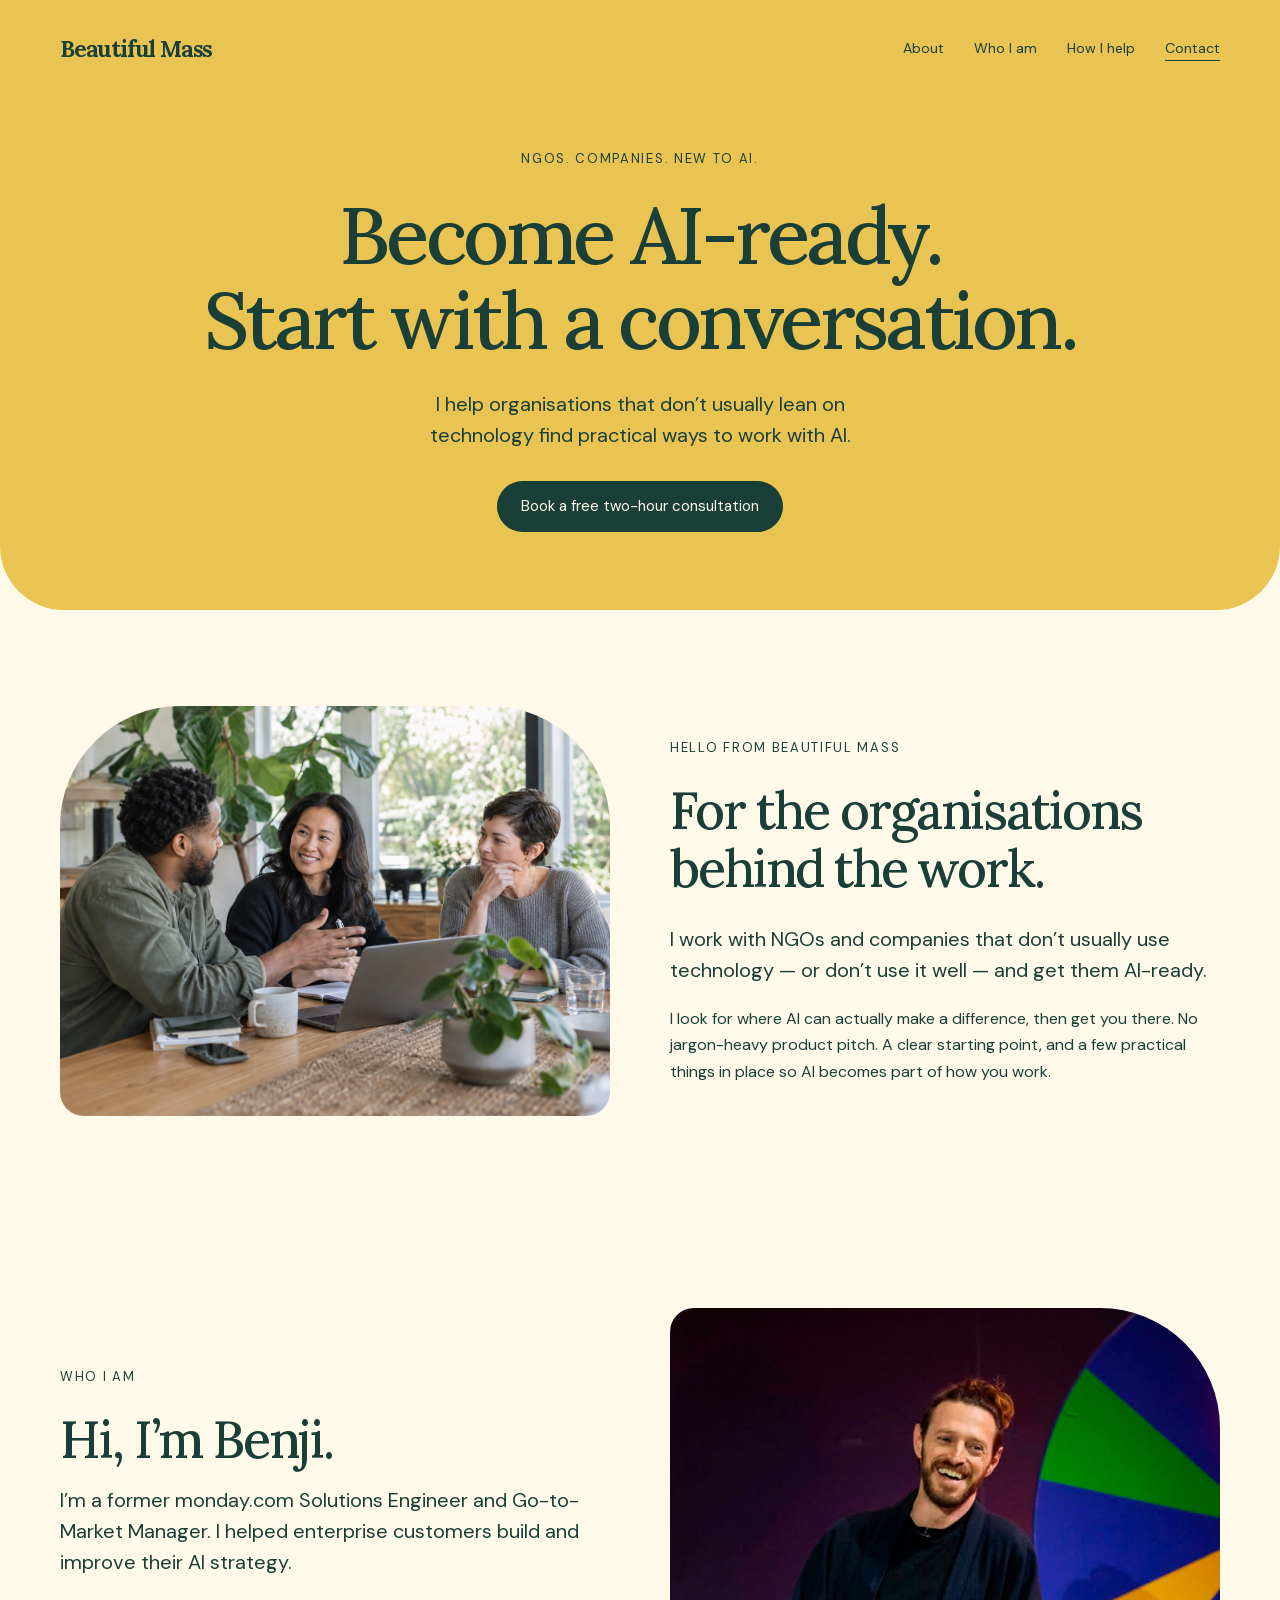
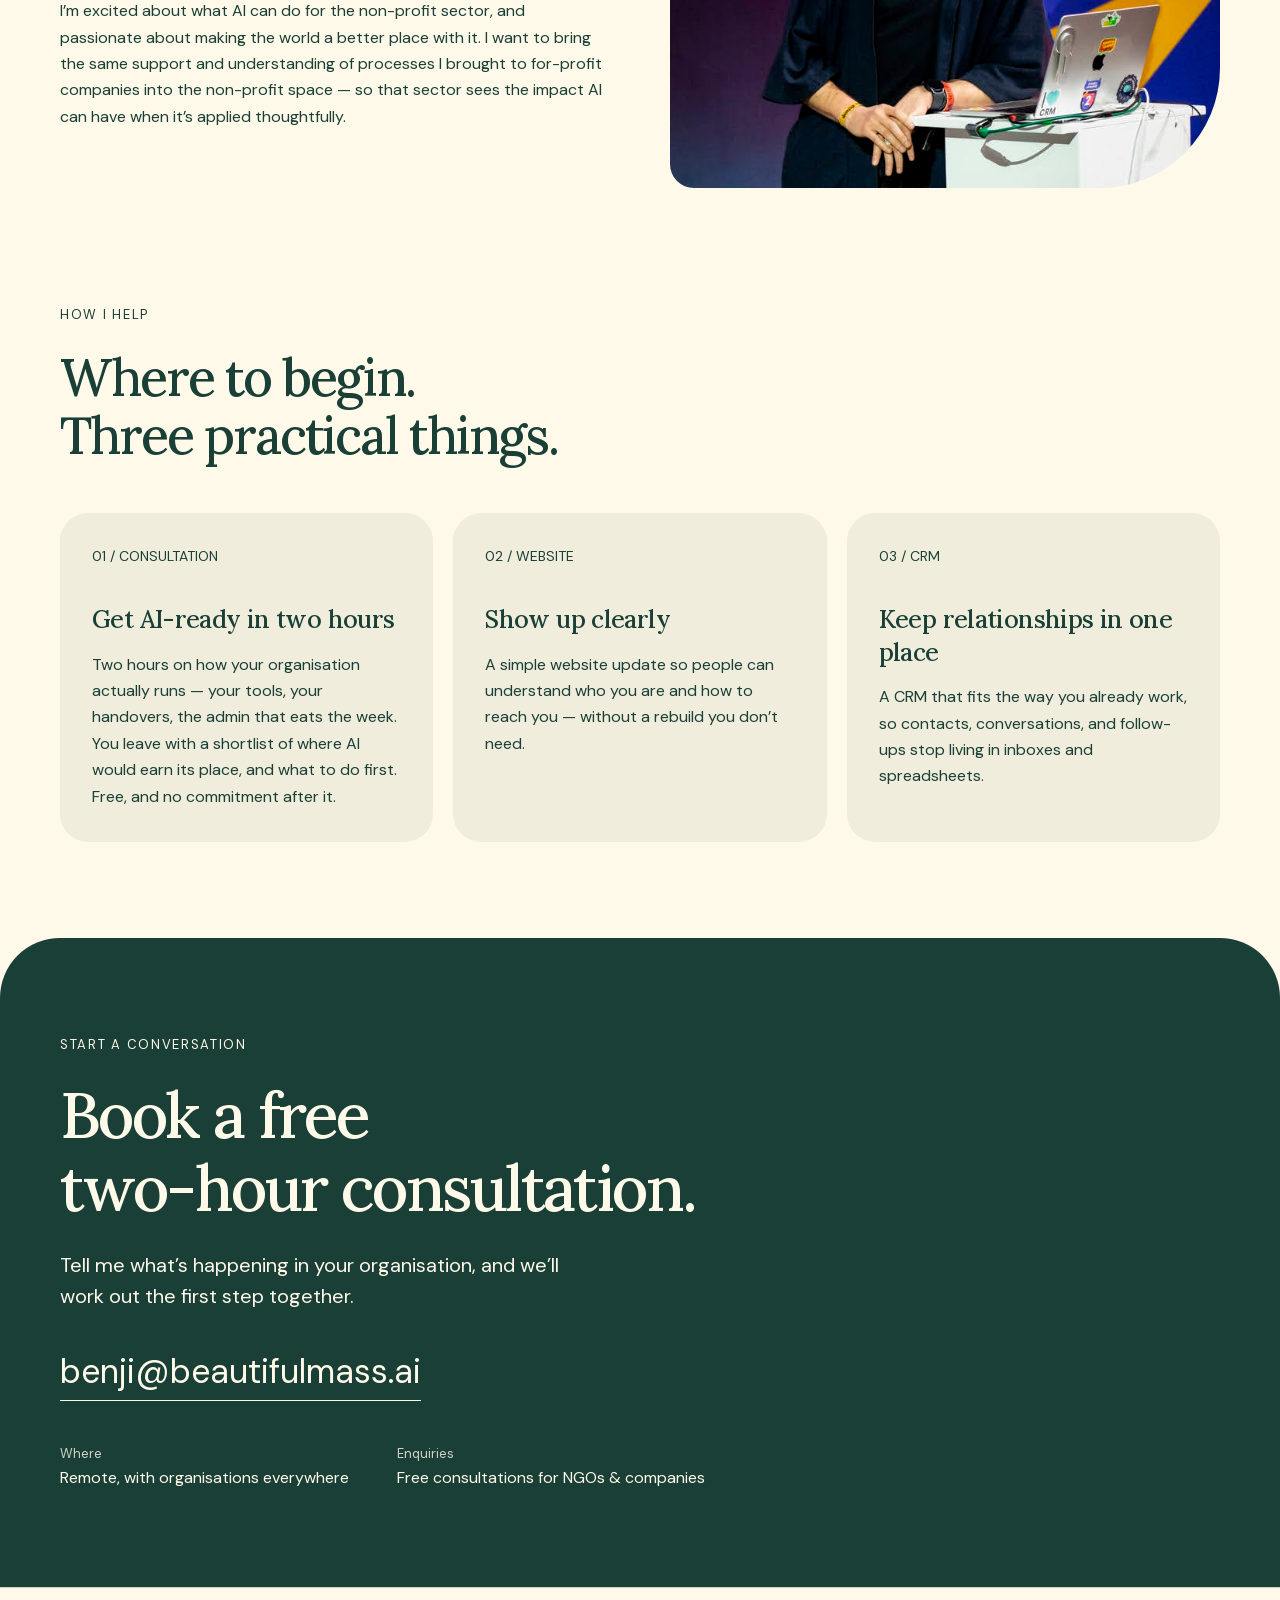
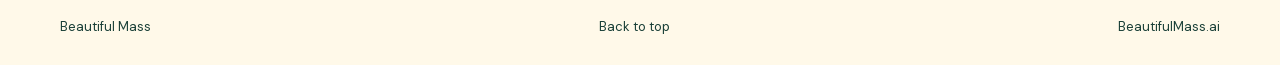
==== index.html @ f8ccb0bd "Add favicon and touch icon Co-authored-by: ben <benderu.m@gmail.com>" ====
<!doctype html>
<html lang="en">
<head>
  <meta charset="utf-8">
  <meta name="viewport" content="width=device-width, initial-scale=1">
  <title>Beautiful Mass — become AI-ready</title>
  <meta name="description" content="Beautiful Mass helps NGOs and companies that don’t usually use technology get AI-ready. Free two-hour consultation, a website update, and a simple CRM.">
  <link rel="icon" href="favicon.ico" sizes="any">
  <link rel="icon" type="image/png" href="images/icon-96.png" sizes="96x96">
  <link rel="apple-touch-icon" href="images/icon-96.png">
  <link rel="stylesheet" href="tokens.css">
  <link rel="stylesheet" href="landing.css">
</head>
<body id="home">
  <a class="skip" href="#main">Skip to content</a>
  <div class="common-top">
    <header class="wrap">
      <a class="brand" href="#home">Beautiful Mass</a>
      <nav aria-label="Main navigation">
        <a href="#about">About</a>
        <a href="#who">Who I am</a>
        <a href="#services">How I help</a>
        <a href="#contact">Contact</a>
      </nav>
    </header>
    <section class="common-hero wrap">
      <span class="eyebrow">NGOs. Companies. New to AI.</span>
      <h1>Become <span class="nb">AI-ready</span>.<br>Start with a conversation.</h1>
      <p class="lead">I help organisations that don’t usually lean on technology find practical ways to work with AI.</p>
      <a class="button" href="#contact">Book a free two-hour consultation</a>
    </section>
  </div>
  <main id="main">
    <section id="about" class="section wrap split common-about">
      <img class="photo" src="images/people.jpg" alt="Three colleagues talking around a laptop at a table in a bright workspace" width="1536" height="1024">
      <div>
        <span class="eyebrow">Hello from Beautiful Mass</span>
        <h2>For the organisations<br>behind the work.</h2>
        <p class="lead">I work with NGOs and companies that don’t usually use technology — or don’t use it well — and get them <span class="nb">AI-ready</span>.</p>
        <p>I look for where AI can actually make a difference, then get you there. No jargon-heavy product pitch. A clear starting point, and a few practical things in place so AI becomes part of how you work.</p>
      </div>
    </section>
    <section id="who" class="section wrap split common-who">
      <div>
        <span class="eyebrow">Who I am</span>
        <h2>Hi, I’m Benji.</h2>
        <p class="lead">I’m a former monday.com Solutions Engineer and Go-to-Market Manager. I helped enterprise customers build and improve their AI strategy.</p>
        <p>I’m excited about what AI can do for the non-profit sector, and passionate about making the world a better place with it. I want to bring the same support and understanding of processes I brought to for-profit companies into the non-profit space — so that sector sees the impact AI can have when it’s applied thoughtfully.</p>
      </div>
      <img class="photo" src="images/benji.jpg" alt="Benji smiling on stage beside a laptop" width="1024" height="1024">
    </section>
    <section id="services" class="section common-services">
      <div class="wrap">
        <div class="section-title">
          <span class="eyebrow">How I help</span>
          <h2>Where to begin.<br>Three practical things.</h2>
        </div>
        <div class="three">
          <div>
            <span>01 / CONSULTATION</span>
            <h3>Get AI-ready in two hours</h3>
            <p>Two hours on how your organisation actually runs — your tools, your handovers, the admin that eats the week. You leave with a shortlist of where AI would earn its place, and what to do first. Free, and no commitment after it.</p>
          </div>
          <div>
            <span>02 / WEBSITE</span>
            <h3>Show up clearly</h3>
            <p>A simple website update so people can understand who you are and how to reach you — without a rebuild you don’t need.</p>
          </div>
          <div>
            <span>03 / CRM</span>
            <h3>Keep relationships in one place</h3>
            <p>A CRM that fits the way you already work, so contacts, conversations, and follow-ups stop living in inboxes and spreadsheets.</p>
          </div>
        </div>
      </div>
    </section>
    <section id="contact" class="section contact common-contact">
      <div class="wrap">
        <span class="eyebrow">Start a conversation</span>
        <h2>Book a free<br>two-hour consultation.</h2>
        <p class="lead">Tell me what’s happening in your organisation, and we’ll work out the first step together.</p>
        <a class="email" href="mailto:benji@beautifulmass.ai">benji@beautifulmass.ai</a>
        <div class="contact-meta">
          <div><span>Where</span>Remote, with organisations everywhere</div>
          <div><span>Enquiries</span>Free consultations for NGOs &amp; companies</div>
        </div>
      </div>
    </section>
  </main>
  <footer>
    <div class="wrap footer-inner">
      <span>Beautiful Mass</span>
      <a href="#home">Back to top</a>
      <span>BeautifulMass.ai</span>
    </div>
  </footer>
</body>
</html>
---- tokens.css ----
:root{--canvas:#FFF9E9;--ink:#193F37;--accent:#EAC453;--surface:#FFFFFF;--heading:'Lora';--body:'DM Sans';--radius:28px;}
---- landing.css ----
@font-face{font-family:'Lora';src:url('fonts/lora.woff2') format('woff2');font-weight:100 900;font-display:swap}@font-face{font-family:'DM Sans';src:url('fonts/dm-sans.woff2') format('woff2');font-weight:100 900;font-display:swap}*{box-sizing:border-box}html{scroll-behavior:smooth;scroll-padding-top:24px}body{margin:0;background:var(--canvas);color:var(--ink);font-family:var(--body);font-size:16px;line-height:1.65}a{color:inherit;text-decoration:none}a:hover{text-decoration:underline;text-underline-offset:5px}a:focus-visible{outline:3px solid currentColor;outline-offset:6px}::selection{background:var(--accent);color:var(--surface)}.wrap{width:min(1160px,calc(100% - 96px));margin:auto}header{display:flex;align-items:center;justify-content:space-between;gap:24px;padding:30px 0}.brand{font-family:var(--heading);font-size:23px;font-weight:700;letter-spacing:-1px}nav{display:flex;flex-wrap:wrap;gap:30px;font-size:14px}nav a:last-child{border-bottom:1px solid currentColor}h1,h2,h3,p{margin:0}h1,h2,h3{font-family:var(--heading);font-weight:500}h1{font-size:clamp(52px,6.8vw,88px);line-height:1.07;letter-spacing:-.055em}h2{font-size:clamp(36px,4vw,56px);line-height:1.13;letter-spacing:-.04em}h3{font-size:25px;line-height:1.3;letter-spacing:-.025em}.eyebrow{text-transform:uppercase;font-size:13px;letter-spacing:.13em;display:block;margin-bottom:24px}.lead{font-size:20px;line-height:1.55;max-width:540px}.button{display:inline-flex;align-items:center;justify-content:center;min-height:48px;padding:13px 24px;background:var(--ink);color:var(--canvas);font-size:15px;margin-top:30px}.button:hover{text-decoration:none;filter:brightness(1.2)}.section{padding:96px 0}.section-title{margin-bottom:48px;max-width:720px}.three{display:grid;grid-template-columns:repeat(3,1fr);gap:44px}.three p{margin-top:16px}.split{display:grid;grid-template-columns:1fr 1fr;gap:80px;align-items:start}.split p+p{margin-top:20px}.text-link{display:inline-block;border-bottom:1px solid;margin-top:28px}.contact h2{max-width:780px}.contact .lead{margin-top:26px}.email{display:inline-block;font-size:clamp(20px,3vw,34px);border-bottom:1px solid;margin-top:32px;overflow-wrap:anywhere}.contact-meta{display:flex;gap:48px;margin-top:42px;flex-wrap:wrap}.contact-meta span{display:block;font-size:13px;opacity:.8}footer{padding:28px 0;font-size:13px;border-top:1px solid color-mix(in srgb,var(--ink) 20%,transparent)}.footer-inner{display:flex;justify-content:space-between;gap:24px;flex-wrap:wrap}.photo{display:block;width:100%;object-fit:cover}.sample{font-size:12px}.skip{position:fixed;top:-100px;left:20px;z-index:10;background:white;color:black;padding:12px}.skip:focus{top:10px}@media(max-width:700px){.wrap{width:calc(100% - 40px)}header{align-items:flex-start;padding:24px 0;gap:20px}nav{gap:12px 18px;justify-content:flex-end;font-size:14px}.brand{font-size:21px;white-space:nowrap}.section{padding:64px 0}.split,.three{grid-template-columns:1fr;gap:32px}h1{font-size:clamp(48px,11vw,68px)}.lead{font-size:18px}.eyebrow{font-size:12px}.contact-meta{gap:24px}body{overflow-wrap:break-word}.section-title{margin-bottom:32px}}@media(prefers-reduced-motion:reduce){html{scroll-behavior:auto}}.brand{font-family:var(--heading);font-size:23px;letter-spacing:-1.2px}.common-top{background:var(--accent);border-radius:0 0 64px 64px}.common-hero{text-align:center;padding:50px 0 78px}.common-hero h1{font-size:clamp(54px,6.2vw,80px);letter-spacing:-.045em}.common-hero .lead{margin:26px auto 0;max-width:510px}.button{border-radius:999px}.common-about{align-items:center;gap:60px}.common-about .photo{height:410px;border-radius:120px 120px 24px 24px}.common-about h2{margin-bottom:26px}.common-who{align-items:center;gap:60px}.common-who .photo{height:480px;border-radius:24px 120px 120px 24px;object-position:38% 12%}.common-who h2{margin-bottom:26px}.common-services{padding-top:20px}.common-services .three{gap:20px}.common-services .three>div{padding:32px;background:#F0EDDC;border-radius:28px}.common-services .three span{display:block;margin-bottom:35px;font-size:14px}.common-contact{background:var(--ink);color:var(--canvas);border-radius:60px 60px 0 0}.common-contact h2{font-size:clamp(40px,5vw,66px)}nav a.nav-cta{border-bottom:0;background:var(--ink);color:var(--canvas);border-radius:999px;padding:7px 15px}nav a.nav-cta:hover{text-decoration:none;filter:brightness(1.25)}.common-expect .three>div{padding-top:22px;border-top:2px solid var(--ink)}.common-expect .three span{display:block;margin-bottom:22px;font-size:14px}.common-expect .three h3{margin-bottom:12px}.common-expect .cta-row{margin-top:56px}.common-examples .section-title .lead{margin-top:24px}.example-list{list-style:none;margin:0;padding:0}.example-list li{padding:22px 0;border-top:1px solid color-mix(in srgb,var(--ink) 18%,transparent);max-width:820px}.example-list li:last-child{border-bottom:1px solid color-mix(in srgb,var(--ink) 18%,transparent)}.example-list strong{font-family:var(--heading);font-weight:500;font-size:19px}.common-who h2{margin-bottom:16px}.common-who .previously{font-size:14px;margin-bottom:20px;opacity:.85}.common-faq details{background:#F0EDDC;border-radius:var(--radius);padding:24px 30px;margin-top:14px}.common-faq summary{font-family:var(--heading);font-size:21px;line-height:1.35;cursor:pointer;list-style:none;display:flex;justify-content:space-between;align-items:baseline;gap:24px}.common-faq summary::-webkit-details-marker{display:none}.common-faq summary::after{content:'+';font-size:25px;line-height:1;flex:none}.common-faq details[open] summary::after{content:'–'}.common-faq details[open] summary{margin-bottom:16px}.common-faq summary:focus-visible{outline:3px solid currentColor;outline-offset:6px}.common-faq details p{max-width:70ch}.common-contact .button{background:var(--canvas);color:var(--ink)}.or-email{margin-top:22px;font-size:16px}.or-email a{border-bottom:1px solid}@media(max-width:700px){.common-top{border-radius:0 0 36px 36px}.common-hero{padding:38px 0 60px}.common-about .photo{height:330px}.common-who .photo{height:380px;order:-1}.common-contact{border-radius:36px 36px 0 0}.brand{white-space:normal;line-height:1.1;max-width:120px}.common-expect .cta-row{margin-top:36px}.common-faq details{padding:20px 22px}.common-faq summary{font-size:19px}.example-list li{padding:18px 0}}
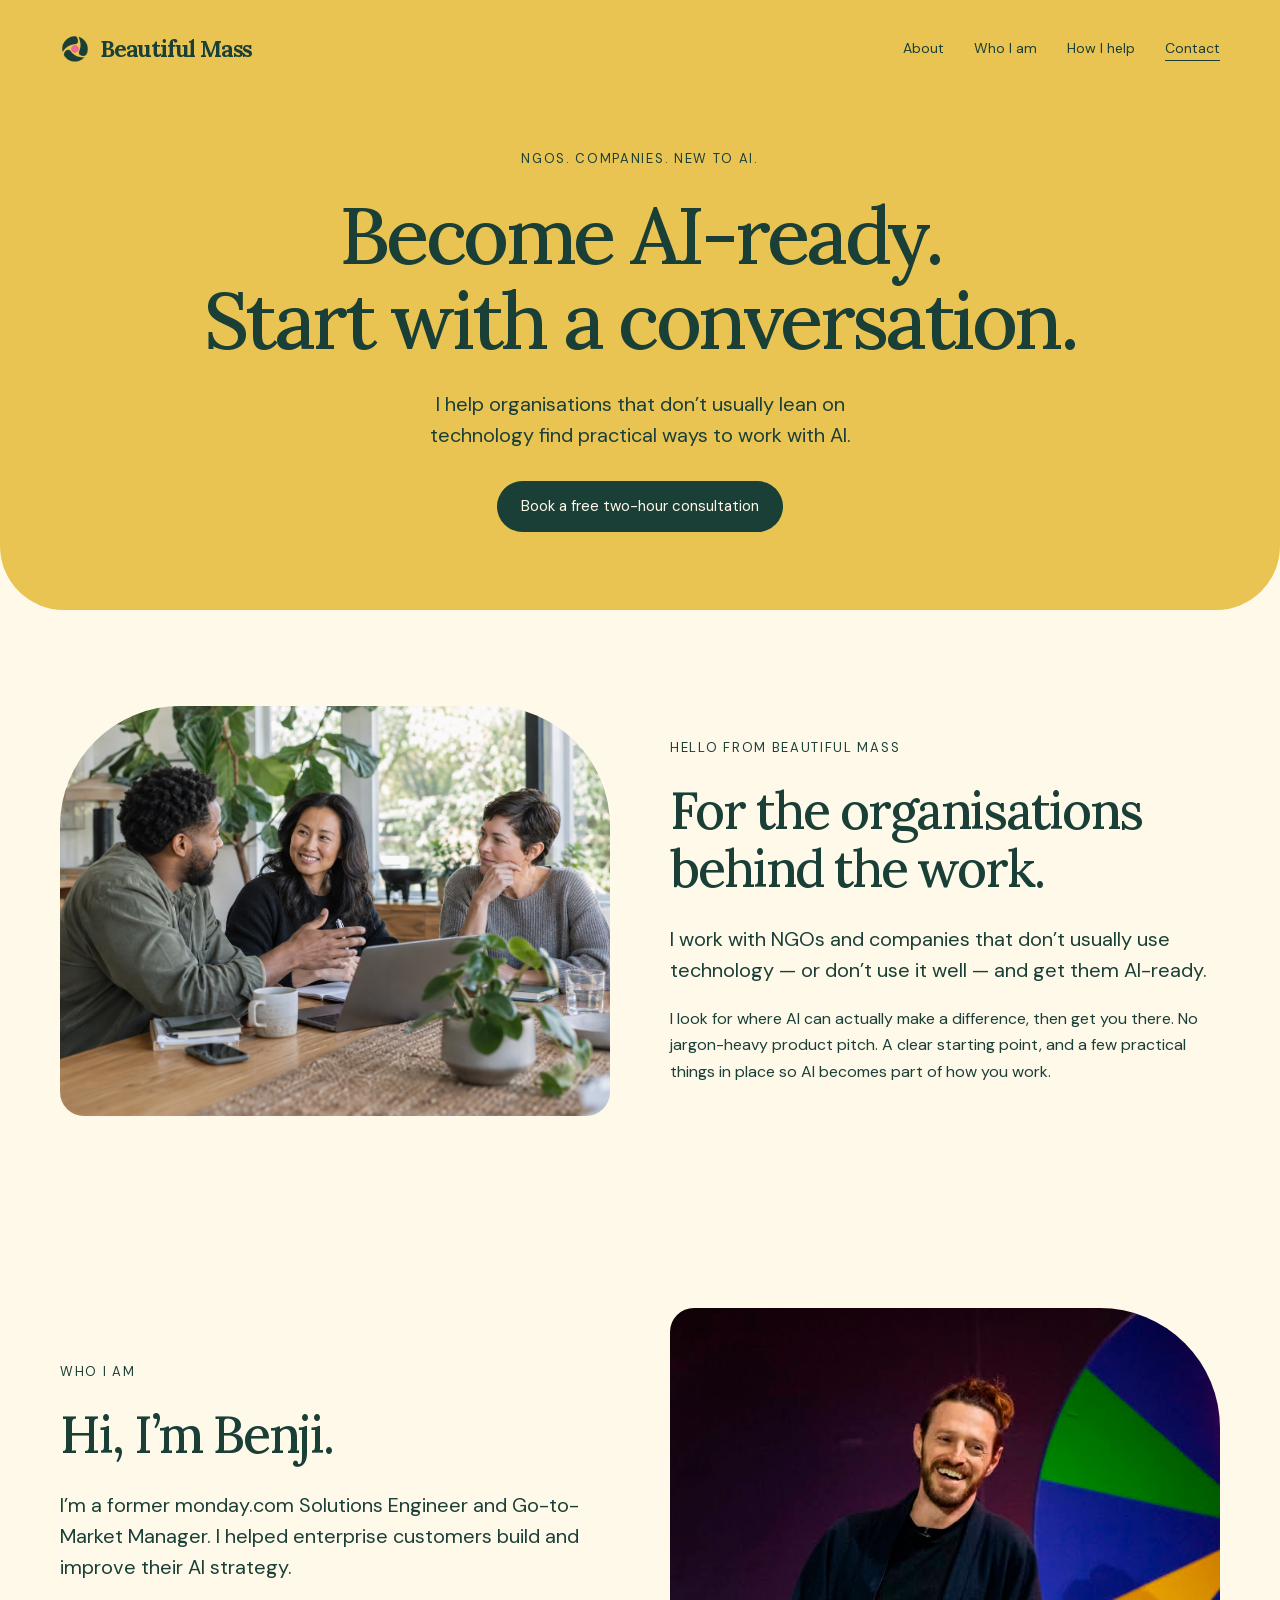
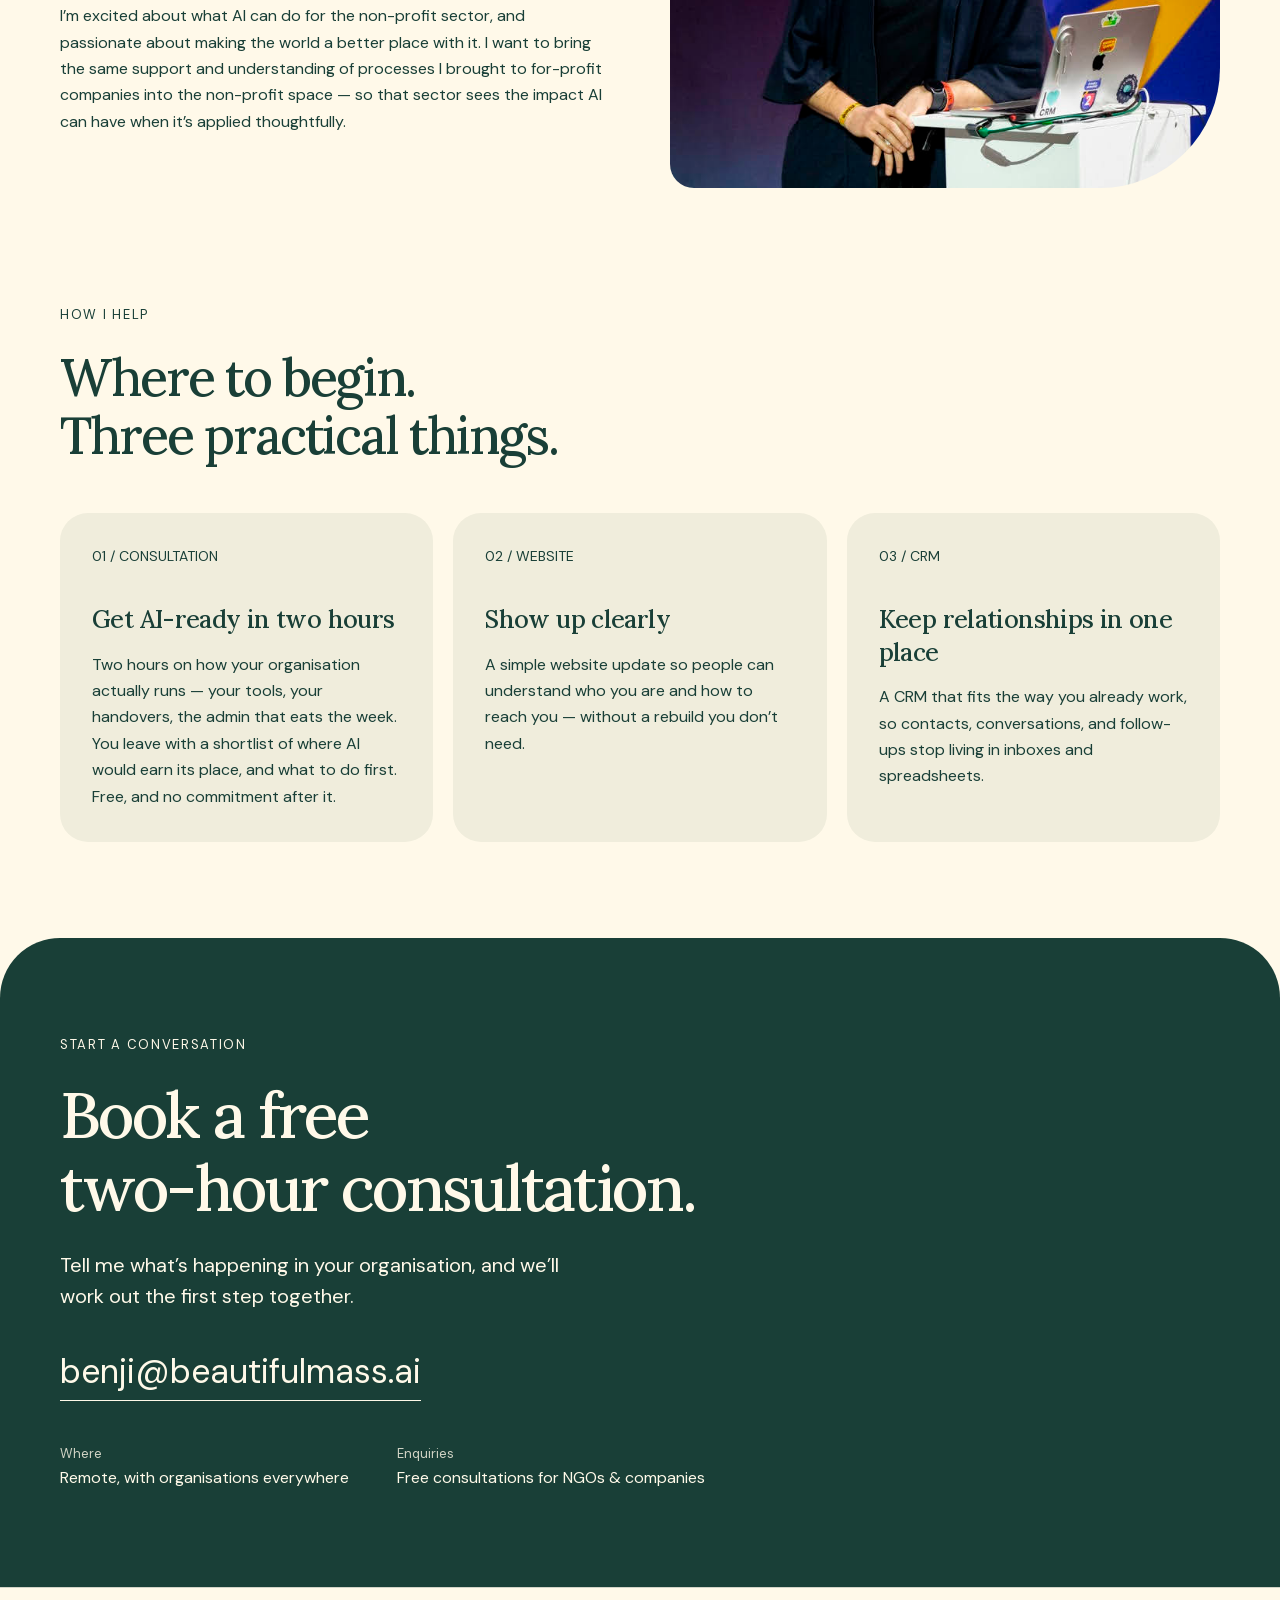
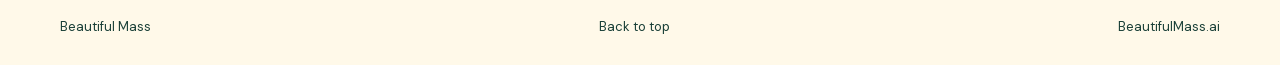
==== commit e9805cc0: "Add the logo mark to the header brand lockup Co-authored-by: ben <benderu.m@gmail.com>" ====
--- a/index.html
+++ b/index.html
@@ -15,7 +15,10 @@
   <a class="skip" href="#main">Skip to content</a>
   <div class="common-top">
     <header class="wrap">
-      <a class="brand" href="#home">Beautiful Mass</a>
+      <a class="brand" href="#home">
+        <img class="brand-mark" src="images/logo-mark.png" alt="" width="96" height="96">
+        <span>Beautiful Mass</span>
+      </a>
       <nav aria-label="Main navigation">
         <a href="#about">About</a>
         <a href="#who">Who I am</a>
--- a/landing.css
+++ b/landing.css
@@ -1 +1 @@
-@font-face{font-family:'Lora';src:url('fonts/lora.woff2') format('woff2');font-weight:100 900;font-display:swap}@font-face{font-family:'DM Sans';src:url('fonts/dm-sans.woff2') format('woff2');font-weight:100 900;font-display:swap}*{box-sizing:border-box}html{scroll-behavior:smooth;scroll-padding-top:24px}body{margin:0;background:var(--canvas);color:var(--ink);font-family:var(--body);font-size:16px;line-height:1.65}a{color:inherit;text-decoration:none}a:hover{text-decoration:underline;text-underline-offset:5px}a:focus-visible{outline:3px solid currentColor;outline-offset:6px}::selection{background:var(--accent);color:var(--surface)}.wrap{width:min(1160px,calc(100% - 96px));margin:auto}header{display:flex;align-items:center;justify-content:space-between;gap:24px;padding:30px 0}.brand{font-family:var(--heading);font-size:23px;font-weight:700;letter-spacing:-1px}nav{display:flex;flex-wrap:wrap;gap:30px;font-size:14px}nav a:last-child{border-bottom:1px solid currentColor}h1,h2,h3,p{margin:0}h1,h2,h3{font-family:var(--heading);font-weight:500}h1{font-size:clamp(52px,6.8vw,88px);line-height:1.07;letter-spacing:-.055em}h2{font-size:clamp(36px,4vw,56px);line-height:1.13;letter-spacing:-.04em}h3{font-size:25px;line-height:1.3;letter-spacing:-.025em}.eyebrow{text-transform:uppercase;font-size:13px;letter-spacing:.13em;display:block;margin-bottom:24px}.lead{font-size:20px;line-height:1.55;max-width:540px}.button{display:inline-flex;align-items:center;justify-content:center;min-height:48px;padding:13px 24px;background:var(--ink);color:var(--canvas);font-size:15px;margin-top:30px}.button:hover{text-decoration:none;filter:brightness(1.2)}.section{padding:96px 0}.section-title{margin-bottom:48px;max-width:720px}.three{display:grid;grid-template-columns:repeat(3,1fr);gap:44px}.three p{margin-top:16px}.split{display:grid;grid-template-columns:1fr 1fr;gap:80px;align-items:start}.split p+p{margin-top:20px}.text-link{display:inline-block;border-bottom:1px solid;margin-top:28px}.contact h2{max-width:780px}.contact .lead{margin-top:26px}.email{display:inline-block;font-size:clamp(20px,3vw,34px);border-bottom:1px solid;margin-top:32px;overflow-wrap:anywhere}.contact-meta{display:flex;gap:48px;margin-top:42px;flex-wrap:wrap}.contact-meta span{display:block;font-size:13px;opacity:.8}footer{padding:28px 0;font-size:13px;border-top:1px solid color-mix(in srgb,var(--ink) 20%,transparent)}.footer-inner{display:flex;justify-content:space-between;gap:24px;flex-wrap:wrap}.photo{display:block;width:100%;object-fit:cover}.sample{font-size:12px}.skip{position:fixed;top:-100px;left:20px;z-index:10;background:white;color:black;padding:12px}.skip:focus{top:10px}@media(max-width:700px){.wrap{width:calc(100% - 40px)}header{align-items:flex-start;padding:24px 0;gap:20px}nav{gap:12px 18px;justify-content:flex-end;font-size:14px}.brand{font-size:21px;white-space:nowrap}.section{padding:64px 0}.split,.three{grid-template-columns:1fr;gap:32px}h1{font-size:clamp(48px,11vw,68px)}.lead{font-size:18px}.eyebrow{font-size:12px}.contact-meta{gap:24px}body{overflow-wrap:break-word}.section-title{margin-bottom:32px}}@media(prefers-reduced-motion:reduce){html{scroll-behavior:auto}}.brand{font-family:var(--heading);font-size:23px;letter-spacing:-1.2px}.common-top{background:var(--accent);border-radius:0 0 64px 64px}.common-hero{text-align:center;padding:50px 0 78px}.common-hero h1{font-size:clamp(54px,6.2vw,80px);letter-spacing:-.045em}.common-hero .lead{margin:26px auto 0;max-width:510px}.button{border-radius:999px}.common-about{align-items:center;gap:60px}.common-about .photo{height:410px;border-radius:120px 120px 24px 24px}.common-about h2{margin-bottom:26px}.common-who{align-items:center;gap:60px}.common-who .photo{height:480px;border-radius:24px 120px 120px 24px;object-position:38% 12%}.common-who h2{margin-bottom:26px}.common-services{padding-top:20px}.common-services .three{gap:20px}.common-services .three>div{padding:32px;background:#F0EDDC;border-radius:28px}.common-services .three span{display:block;margin-bottom:35px;font-size:14px}.common-contact{background:var(--ink);color:var(--canvas);border-radius:60px 60px 0 0}.common-contact h2{font-size:clamp(40px,5vw,66px)}nav a.nav-cta{border-bottom:0;background:var(--ink);color:var(--canvas);border-radius:999px;padding:7px 15px}nav a.nav-cta:hover{text-decoration:none;filter:brightness(1.25)}.common-expect .three>div{padding-top:22px;border-top:2px solid var(--ink)}.common-expect .three span{display:block;margin-bottom:22px;font-size:14px}.common-expect .three h3{margin-bottom:12px}.common-expect .cta-row{margin-top:56px}.common-examples .section-title .lead{margin-top:24px}.example-list{list-style:none;margin:0;padding:0}.example-list li{padding:22px 0;border-top:1px solid color-mix(in srgb,var(--ink) 18%,transparent);max-width:820px}.example-list li:last-child{border-bottom:1px solid color-mix(in srgb,var(--ink) 18%,transparent)}.example-list strong{font-family:var(--heading);font-weight:500;font-size:19px}.common-who h2{margin-bottom:16px}.common-who .previously{font-size:14px;margin-bottom:20px;opacity:.85}.common-faq details{background:#F0EDDC;border-radius:var(--radius);padding:24px 30px;margin-top:14px}.common-faq summary{font-family:var(--heading);font-size:21px;line-height:1.35;cursor:pointer;list-style:none;display:flex;justify-content:space-between;align-items:baseline;gap:24px}.common-faq summary::-webkit-details-marker{display:none}.common-faq summary::after{content:'+';font-size:25px;line-height:1;flex:none}.common-faq details[open] summary::after{content:'–'}.common-faq details[open] summary{margin-bottom:16px}.common-faq summary:focus-visible{outline:3px solid currentColor;outline-offset:6px}.common-faq details p{max-width:70ch}.common-contact .button{background:var(--canvas);color:var(--ink)}.or-email{margin-top:22px;font-size:16px}.or-email a{border-bottom:1px solid}@media(max-width:700px){.common-top{border-radius:0 0 36px 36px}.common-hero{padding:38px 0 60px}.common-about .photo{height:330px}.common-who .photo{height:380px;order:-1}.common-contact{border-radius:36px 36px 0 0}.brand{white-space:normal;line-height:1.1;max-width:120px}.common-expect .cta-row{margin-top:36px}.common-faq details{padding:20px 22px}.common-faq summary{font-size:19px}.example-list li{padding:18px 0}}+@font-face{font-family:'Lora';src:url('fonts/lora.woff2') format('woff2');font-weight:100 900;font-display:swap}@font-face{font-family:'DM Sans';src:url('fonts/dm-sans.woff2') format('woff2');font-weight:100 900;font-display:swap}*{box-sizing:border-box}html{scroll-behavior:smooth;scroll-padding-top:24px}body{margin:0;background:var(--canvas);color:var(--ink);font-family:var(--body);font-size:16px;line-height:1.65}a{color:inherit;text-decoration:none}a:hover{text-decoration:underline;text-underline-offset:5px}a:focus-visible{outline:3px solid currentColor;outline-offset:6px}::selection{background:var(--accent);color:var(--surface)}.wrap{width:min(1160px,calc(100% - 96px));margin:auto}header{display:flex;align-items:center;justify-content:space-between;gap:24px;padding:30px 0}.brand{font-family:var(--heading);font-size:23px;font-weight:700;letter-spacing:-1px}nav{display:flex;flex-wrap:wrap;gap:30px;font-size:14px}nav a:last-child{border-bottom:1px solid currentColor}h1,h2,h3,p{margin:0}h1,h2,h3{font-family:var(--heading);font-weight:500}h1{font-size:clamp(52px,6.8vw,88px);line-height:1.07;letter-spacing:-.055em}h2{font-size:clamp(36px,4vw,56px);line-height:1.13;letter-spacing:-.04em}h3{font-size:25px;line-height:1.3;letter-spacing:-.025em}.eyebrow{text-transform:uppercase;font-size:13px;letter-spacing:.13em;display:block;margin-bottom:24px}.lead{font-size:20px;line-height:1.55;max-width:540px}.button{display:inline-flex;align-items:center;justify-content:center;min-height:48px;padding:13px 24px;background:var(--ink);color:var(--canvas);font-size:15px;margin-top:30px}.button:hover{text-decoration:none;filter:brightness(1.2)}.section{padding:96px 0}.section-title{margin-bottom:48px;max-width:720px}.three{display:grid;grid-template-columns:repeat(3,1fr);gap:44px}.three p{margin-top:16px}.split{display:grid;grid-template-columns:1fr 1fr;gap:80px;align-items:start}.split p+p{margin-top:20px}.text-link{display:inline-block;border-bottom:1px solid;margin-top:28px}.contact h2{max-width:780px}.contact .lead{margin-top:26px}.email{display:inline-block;font-size:clamp(20px,3vw,34px);border-bottom:1px solid;margin-top:32px;overflow-wrap:anywhere}.contact-meta{display:flex;gap:48px;margin-top:42px;flex-wrap:wrap}.contact-meta span{display:block;font-size:13px;opacity:.8}footer{padding:28px 0;font-size:13px;border-top:1px solid color-mix(in srgb,var(--ink) 20%,transparent)}.footer-inner{display:flex;justify-content:space-between;gap:24px;flex-wrap:wrap}.photo{display:block;width:100%;object-fit:cover}.sample{font-size:12px}.nb{white-space:nowrap}.skip{position:fixed;top:-100px;left:20px;z-index:10;background:white;color:black;padding:12px}.skip:focus{top:10px}@media(max-width:700px){.wrap{width:calc(100% - 40px)}header{align-items:flex-start;padding:24px 0;gap:20px}nav{gap:12px 18px;justify-content:flex-end;font-size:14px}.brand{font-size:21px;white-space:nowrap}.section{padding:64px 0}.split,.three{grid-template-columns:1fr;gap:32px}h1{font-size:clamp(48px,11vw,68px)}.lead{font-size:18px}.eyebrow{font-size:12px}.contact-meta{gap:24px}body{overflow-wrap:break-word}.section-title{margin-bottom:32px}}@media(prefers-reduced-motion:reduce){html{scroll-behavior:auto}}.brand{font-family:var(--heading);font-size:23px;letter-spacing:-1.2px;display:inline-flex;align-items:center;gap:10px}.brand-mark{width:30px;height:30px;flex:none}.common-top{background:var(--accent);border-radius:0 0 64px 64px}.common-hero{text-align:center;padding:50px 0 78px}.common-hero h1{font-size:clamp(54px,6.2vw,80px);letter-spacing:-.045em}.common-hero .lead{margin:26px auto 0;max-width:510px}.button{border-radius:999px}.common-about{align-items:center;gap:60px}.common-about .photo{height:410px;border-radius:120px 120px 24px 24px}.common-about h2{margin-bottom:26px}.common-who{align-items:center;gap:60px}.common-who .photo{height:480px;border-radius:24px 120px 120px 24px;object-position:38% 12%}.common-who h2{margin-bottom:26px}.common-services{padding-top:20px}.common-services .three{gap:20px}.common-services .three>div{padding:32px;background:#F0EDDC;border-radius:28px}.common-services .three span{display:block;margin-bottom:35px;font-size:14px}.common-contact{background:var(--ink);color:var(--canvas);border-radius:60px 60px 0 0}.common-contact h2{font-size:clamp(40px,5vw,66px)}@media(max-width:700px){.common-top{border-radius:0 0 36px 36px}.common-hero{padding:38px 0 60px}.common-about .photo{height:330px}.common-who .photo{height:380px;order:-1}.common-contact{border-radius:36px 36px 0 0}.brand{white-space:normal;line-height:1.1}.brand span{max-width:120px}}
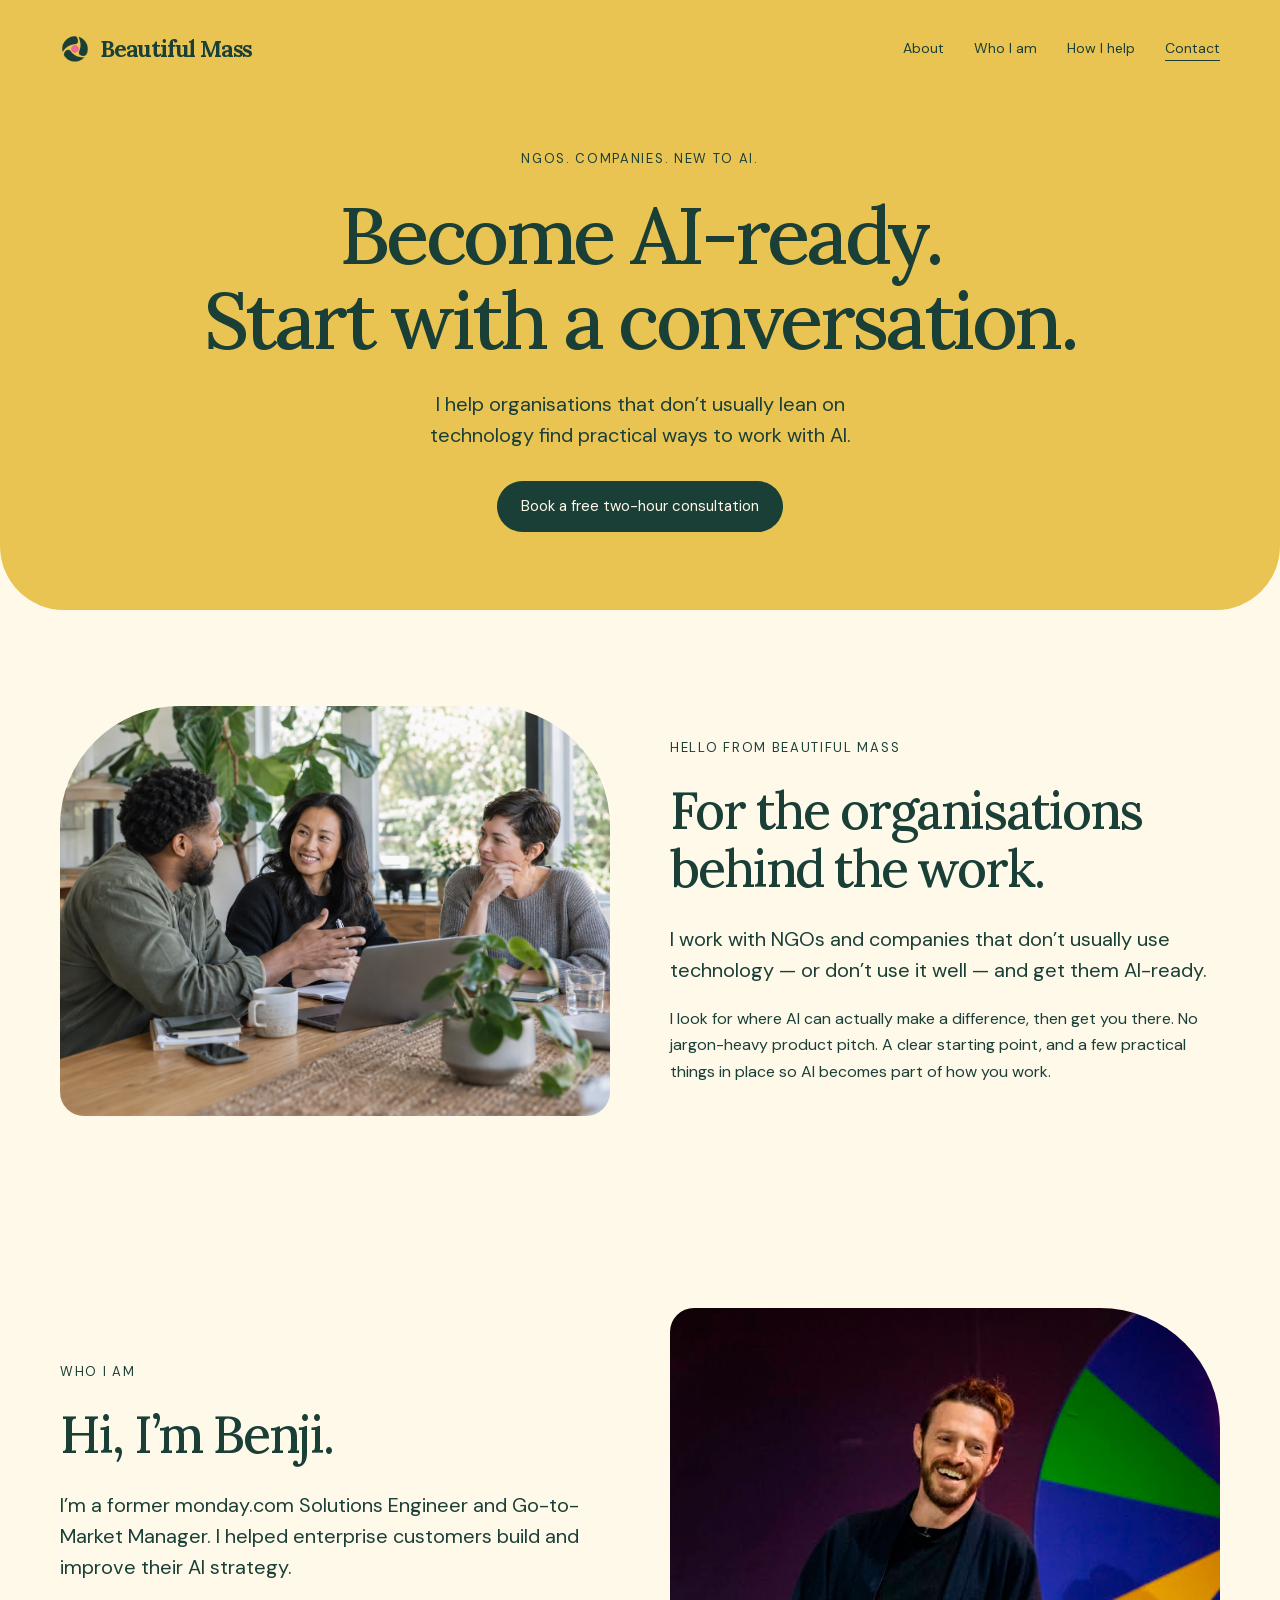
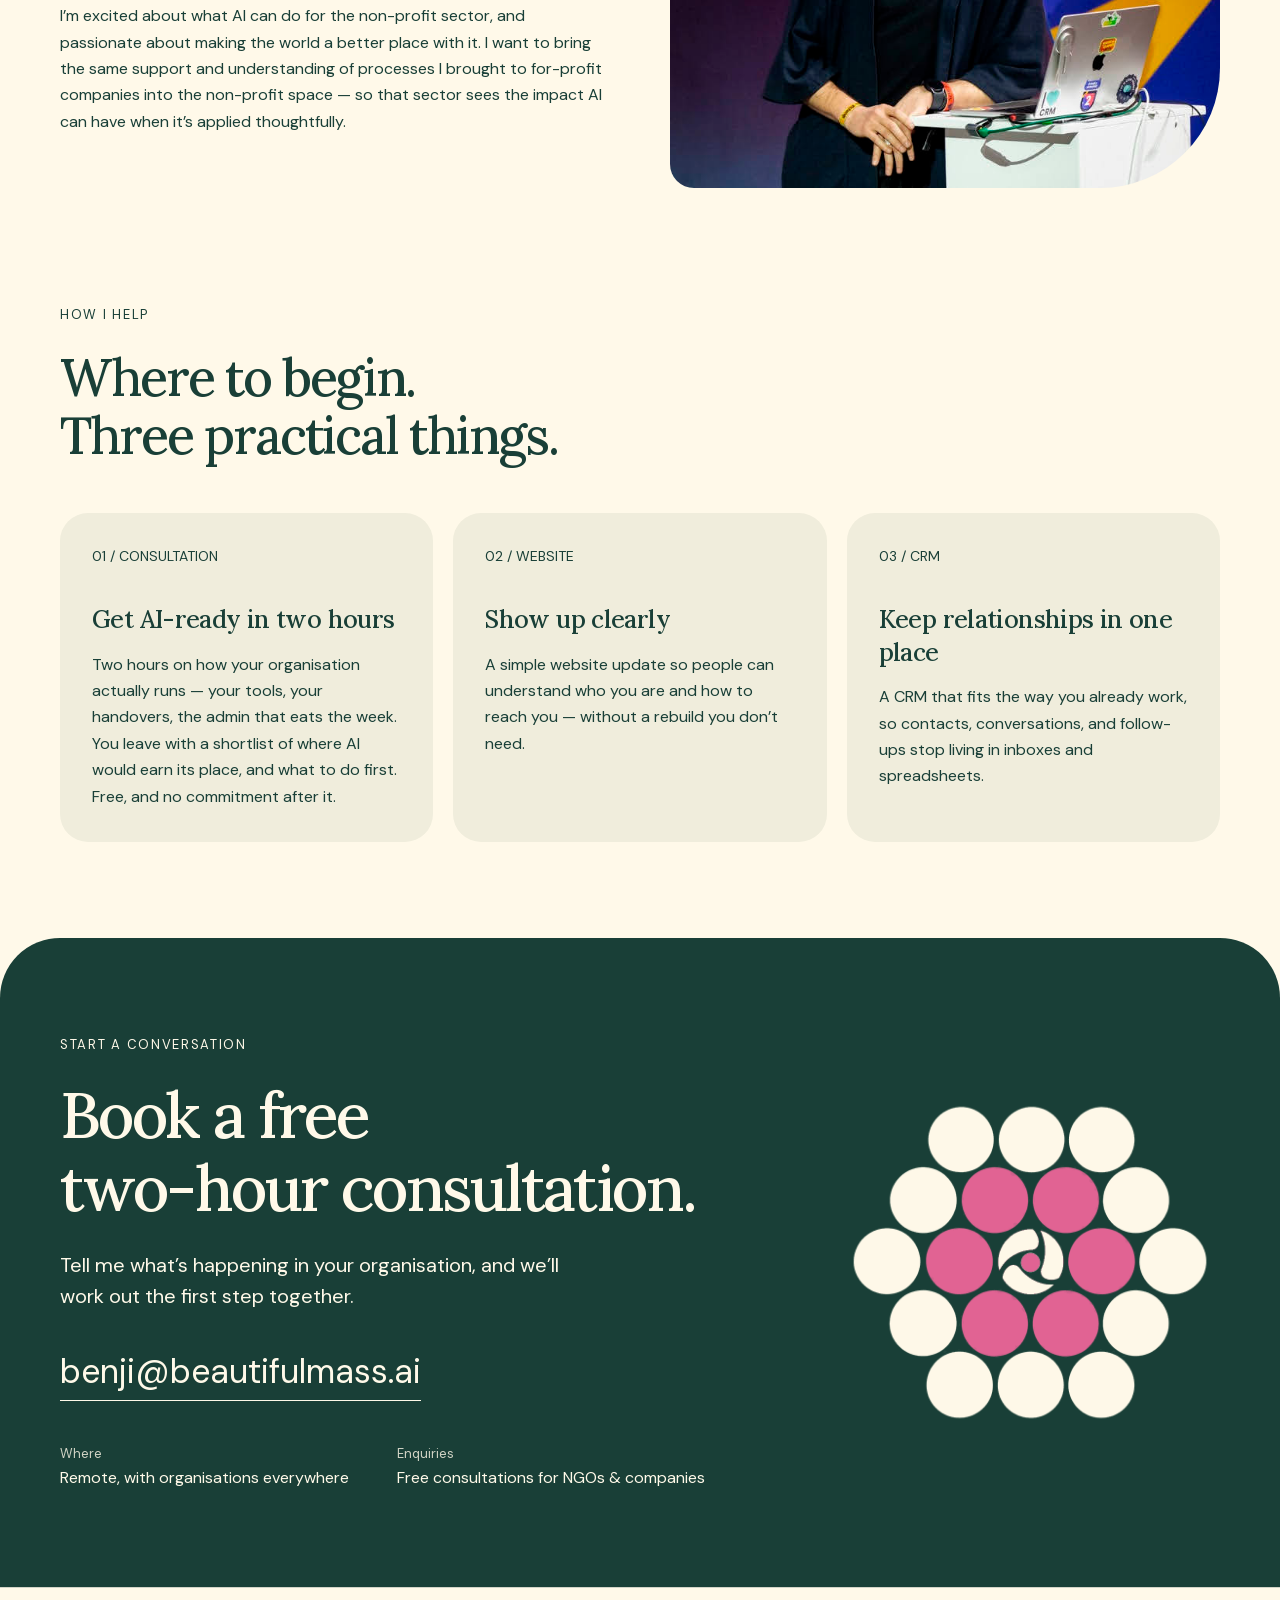
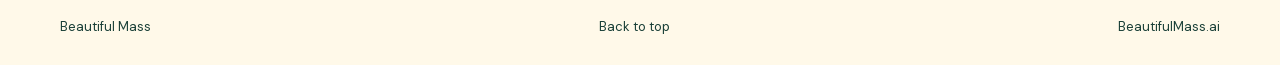
==== commit d8cdbc45: "Fill the empty half of the contact section with the logo artwork Co-authored-by: ben <benderu.m@gmai" ====
--- a/index.html
+++ b/index.html
@@ -78,15 +78,18 @@
       </div>
     </section>
     <section id="contact" class="section contact common-contact">
-      <div class="wrap">
-        <span class="eyebrow">Start a conversation</span>
-        <h2>Book a free<br>two-hour consultation.</h2>
-        <p class="lead">Tell me what’s happening in your organisation, and we’ll work out the first step together.</p>
-        <a class="email" href="mailto:benji@beautifulmass.ai">benji@beautifulmass.ai</a>
-        <div class="contact-meta">
-          <div><span>Where</span>Remote, with organisations everywhere</div>
-          <div><span>Enquiries</span>Free consultations for NGOs &amp; companies</div>
+      <div class="wrap contact-grid">
+        <div>
+          <span class="eyebrow">Start a conversation</span>
+          <h2>Book a free<br>two-hour consultation.</h2>
+          <p class="lead">Tell me what’s happening in your organisation, and we’ll work out the first step together.</p>
+          <a class="email" href="mailto:benji@beautifulmass.ai">benji@beautifulmass.ai</a>
+          <div class="contact-meta">
+            <div><span>Where</span>Remote, with organisations everywhere</div>
+            <div><span>Enquiries</span>Free consultations for NGOs &amp; companies</div>
+          </div>
         </div>
+        <img class="contact-mark" src="images/logo-hexagon.png" alt="" width="780" height="694">
       </div>
     </section>
   </main>
--- a/landing.css
+++ b/landing.css
@@ -1 +1 @@
-@font-face{font-family:'Lora';src:url('fonts/lora.woff2') format('woff2');font-weight:100 900;font-display:swap}@font-face{font-family:'DM Sans';src:url('fonts/dm-sans.woff2') format('woff2');font-weight:100 900;font-display:swap}*{box-sizing:border-box}html{scroll-behavior:smooth;scroll-padding-top:24px}body{margin:0;background:var(--canvas);color:var(--ink);font-family:var(--body);font-size:16px;line-height:1.65}a{color:inherit;text-decoration:none}a:hover{text-decoration:underline;text-underline-offset:5px}a:focus-visible{outline:3px solid currentColor;outline-offset:6px}::selection{background:var(--accent);color:var(--surface)}.wrap{width:min(1160px,calc(100% - 96px));margin:auto}header{display:flex;align-items:center;justify-content:space-between;gap:24px;padding:30px 0}.brand{font-family:var(--heading);font-size:23px;font-weight:700;letter-spacing:-1px}nav{display:flex;flex-wrap:wrap;gap:30px;font-size:14px}nav a:last-child{border-bottom:1px solid currentColor}h1,h2,h3,p{margin:0}h1,h2,h3{font-family:var(--heading);font-weight:500}h1{font-size:clamp(52px,6.8vw,88px);line-height:1.07;letter-spacing:-.055em}h2{font-size:clamp(36px,4vw,56px);line-height:1.13;letter-spacing:-.04em}h3{font-size:25px;line-height:1.3;letter-spacing:-.025em}.eyebrow{text-transform:uppercase;font-size:13px;letter-spacing:.13em;display:block;margin-bottom:24px}.lead{font-size:20px;line-height:1.55;max-width:540px}.button{display:inline-flex;align-items:center;justify-content:center;min-height:48px;padding:13px 24px;background:var(--ink);color:var(--canvas);font-size:15px;margin-top:30px}.button:hover{text-decoration:none;filter:brightness(1.2)}.section{padding:96px 0}.section-title{margin-bottom:48px;max-width:720px}.three{display:grid;grid-template-columns:repeat(3,1fr);gap:44px}.three p{margin-top:16px}.split{display:grid;grid-template-columns:1fr 1fr;gap:80px;align-items:start}.split p+p{margin-top:20px}.text-link{display:inline-block;border-bottom:1px solid;margin-top:28px}.contact h2{max-width:780px}.contact .lead{margin-top:26px}.email{display:inline-block;font-size:clamp(20px,3vw,34px);border-bottom:1px solid;margin-top:32px;overflow-wrap:anywhere}.contact-meta{display:flex;gap:48px;margin-top:42px;flex-wrap:wrap}.contact-meta span{display:block;font-size:13px;opacity:.8}footer{padding:28px 0;font-size:13px;border-top:1px solid color-mix(in srgb,var(--ink) 20%,transparent)}.footer-inner{display:flex;justify-content:space-between;gap:24px;flex-wrap:wrap}.photo{display:block;width:100%;object-fit:cover}.sample{font-size:12px}.nb{white-space:nowrap}.skip{position:fixed;top:-100px;left:20px;z-index:10;background:white;color:black;padding:12px}.skip:focus{top:10px}@media(max-width:700px){.wrap{width:calc(100% - 40px)}header{align-items:flex-start;padding:24px 0;gap:20px}nav{gap:12px 18px;justify-content:flex-end;font-size:14px}.brand{font-size:21px;white-space:nowrap}.section{padding:64px 0}.split,.three{grid-template-columns:1fr;gap:32px}h1{font-size:clamp(48px,11vw,68px)}.lead{font-size:18px}.eyebrow{font-size:12px}.contact-meta{gap:24px}body{overflow-wrap:break-word}.section-title{margin-bottom:32px}}@media(prefers-reduced-motion:reduce){html{scroll-behavior:auto}}.brand{font-family:var(--heading);font-size:23px;letter-spacing:-1.2px;display:inline-flex;align-items:center;gap:10px}.brand-mark{width:30px;height:30px;flex:none}.common-top{background:var(--accent);border-radius:0 0 64px 64px}.common-hero{text-align:center;padding:50px 0 78px}.common-hero h1{font-size:clamp(54px,6.2vw,80px);letter-spacing:-.045em}.common-hero .lead{margin:26px auto 0;max-width:510px}.button{border-radius:999px}.common-about{align-items:center;gap:60px}.common-about .photo{height:410px;border-radius:120px 120px 24px 24px}.common-about h2{margin-bottom:26px}.common-who{align-items:center;gap:60px}.common-who .photo{height:480px;border-radius:24px 120px 120px 24px;object-position:38% 12%}.common-who h2{margin-bottom:26px}.common-services{padding-top:20px}.common-services .three{gap:20px}.common-services .three>div{padding:32px;background:#F0EDDC;border-radius:28px}.common-services .three span{display:block;margin-bottom:35px;font-size:14px}.common-contact{background:var(--ink);color:var(--canvas);border-radius:60px 60px 0 0}.common-contact h2{font-size:clamp(40px,5vw,66px)}@media(max-width:700px){.common-top{border-radius:0 0 36px 36px}.common-hero{padding:38px 0 60px}.common-about .photo{height:330px}.common-who .photo{height:380px;order:-1}.common-contact{border-radius:36px 36px 0 0}.brand{white-space:normal;line-height:1.1}.brand span{max-width:120px}}+@font-face{font-family:'Lora';src:url('fonts/lora.woff2') format('woff2');font-weight:100 900;font-display:swap}@font-face{font-family:'DM Sans';src:url('fonts/dm-sans.woff2') format('woff2');font-weight:100 900;font-display:swap}*{box-sizing:border-box}html{scroll-behavior:smooth;scroll-padding-top:24px}body{margin:0;background:var(--canvas);color:var(--ink);font-family:var(--body);font-size:16px;line-height:1.65}a{color:inherit;text-decoration:none}a:hover{text-decoration:underline;text-underline-offset:5px}a:focus-visible{outline:3px solid currentColor;outline-offset:6px}::selection{background:var(--accent);color:var(--surface)}.wrap{width:min(1160px,calc(100% - 96px));margin:auto}header{display:flex;align-items:center;justify-content:space-between;gap:24px;padding:30px 0}.brand{font-family:var(--heading);font-size:23px;font-weight:700;letter-spacing:-1px}nav{display:flex;flex-wrap:wrap;gap:30px;font-size:14px}nav a:last-child{border-bottom:1px solid currentColor}h1,h2,h3,p{margin:0}h1,h2,h3{font-family:var(--heading);font-weight:500}h1{font-size:clamp(52px,6.8vw,88px);line-height:1.07;letter-spacing:-.055em}h2{font-size:clamp(36px,4vw,56px);line-height:1.13;letter-spacing:-.04em}h3{font-size:25px;line-height:1.3;letter-spacing:-.025em}.eyebrow{text-transform:uppercase;font-size:13px;letter-spacing:.13em;display:block;margin-bottom:24px}.lead{font-size:20px;line-height:1.55;max-width:540px}.button{display:inline-flex;align-items:center;justify-content:center;min-height:48px;padding:13px 24px;background:var(--ink);color:var(--canvas);font-size:15px;margin-top:30px}.button:hover{text-decoration:none;filter:brightness(1.2)}.section{padding:96px 0}.section-title{margin-bottom:48px;max-width:720px}.three{display:grid;grid-template-columns:repeat(3,1fr);gap:44px}.three p{margin-top:16px}.split{display:grid;grid-template-columns:1fr 1fr;gap:80px;align-items:start}.split p+p{margin-top:20px}.text-link{display:inline-block;border-bottom:1px solid;margin-top:28px}.contact h2{max-width:780px}.contact .lead{margin-top:26px}.email{display:inline-block;font-size:clamp(20px,3vw,34px);border-bottom:1px solid;margin-top:32px;overflow-wrap:anywhere}.contact-meta{display:flex;gap:48px;margin-top:42px;flex-wrap:wrap}.contact-meta span{display:block;font-size:13px;opacity:.8}footer{padding:28px 0;font-size:13px;border-top:1px solid color-mix(in srgb,var(--ink) 20%,transparent)}.footer-inner{display:flex;justify-content:space-between;gap:24px;flex-wrap:wrap}.photo{display:block;width:100%;object-fit:cover}.sample{font-size:12px}.nb{white-space:nowrap}.skip{position:fixed;top:-100px;left:20px;z-index:10;background:white;color:black;padding:12px}.skip:focus{top:10px}@media(max-width:700px){.wrap{width:calc(100% - 40px)}header{align-items:flex-start;padding:24px 0;gap:20px}nav{gap:12px 18px;justify-content:flex-end;font-size:14px}.brand{font-size:21px;white-space:nowrap}.section{padding:64px 0}.split,.three{grid-template-columns:1fr;gap:32px}h1{font-size:clamp(48px,11vw,68px)}.lead{font-size:18px}.eyebrow{font-size:12px}.contact-meta{gap:24px}body{overflow-wrap:break-word}.section-title{margin-bottom:32px}}@media(prefers-reduced-motion:reduce){html{scroll-behavior:auto}}.brand{font-family:var(--heading);font-size:23px;letter-spacing:-1.2px;display:inline-flex;align-items:center;gap:10px}.brand-mark{width:30px;height:30px;flex:none}.common-top{background:var(--accent);border-radius:0 0 64px 64px}.common-hero{text-align:center;padding:50px 0 78px}.common-hero h1{font-size:clamp(54px,6.2vw,80px);letter-spacing:-.045em}.common-hero .lead{margin:26px auto 0;max-width:510px}.button{border-radius:999px}.common-about{align-items:center;gap:60px}.common-about .photo{height:410px;border-radius:120px 120px 24px 24px}.common-about h2{margin-bottom:26px}.common-who{align-items:center;gap:60px}.common-who .photo{height:480px;border-radius:24px 120px 120px 24px;object-position:38% 12%}.common-who h2{margin-bottom:26px}.common-services{padding-top:20px}.common-services .three{gap:20px}.common-services .three>div{padding:32px;background:#F0EDDC;border-radius:28px}.common-services .three span{display:block;margin-bottom:35px;font-size:14px}.common-contact{background:var(--ink);color:var(--canvas);border-radius:60px 60px 0 0}.common-contact h2{font-size:clamp(40px,5vw,66px)}.contact-grid{display:grid;grid-template-columns:1fr auto;gap:64px;align-items:center}.contact-mark{width:min(380px,38vw);height:auto}@media(max-width:700px){.common-top{border-radius:0 0 36px 36px}.common-hero{padding:38px 0 60px}.common-about .photo{height:330px}.common-who .photo{height:380px;order:-1}.common-contact{border-radius:36px 36px 0 0}.contact-grid{grid-template-columns:1fr;gap:40px}.contact-mark{width:60%;margin:0 auto}.brand{white-space:normal;line-height:1.1}.brand span{max-width:120px}}
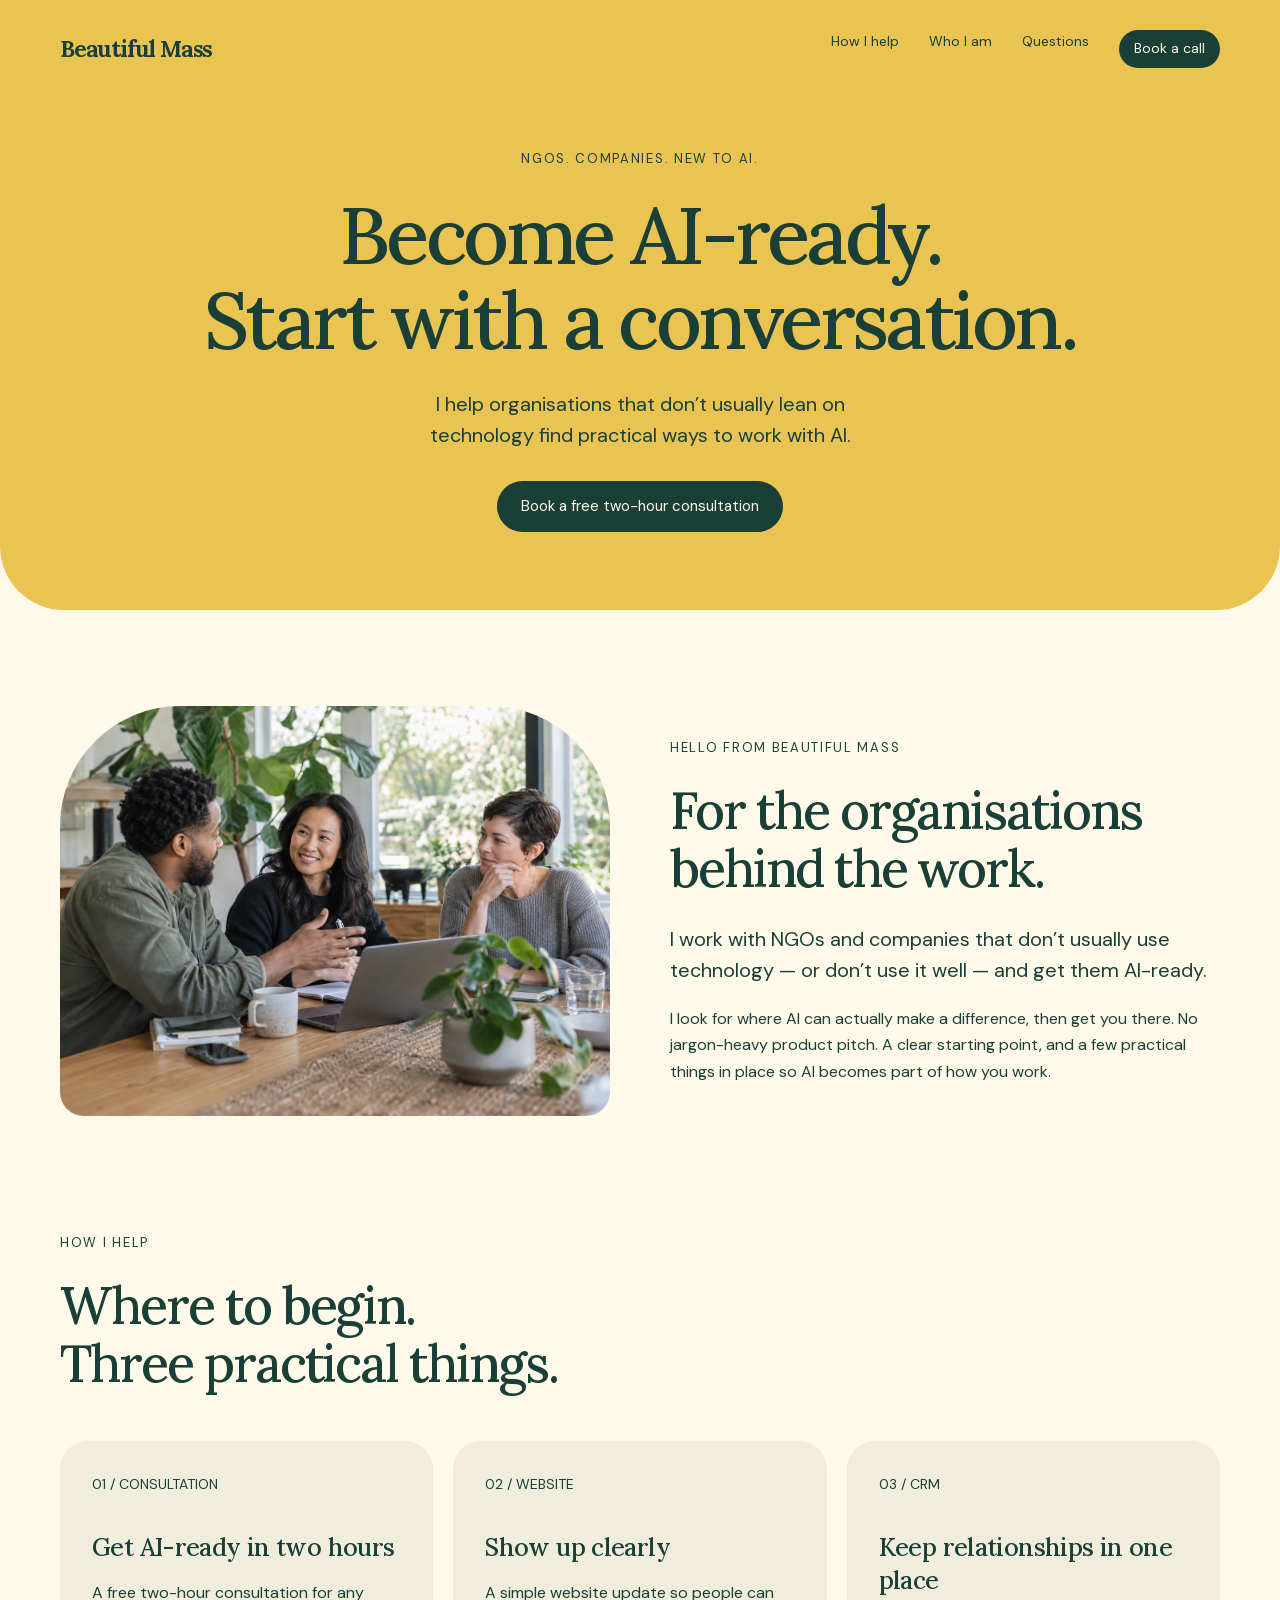
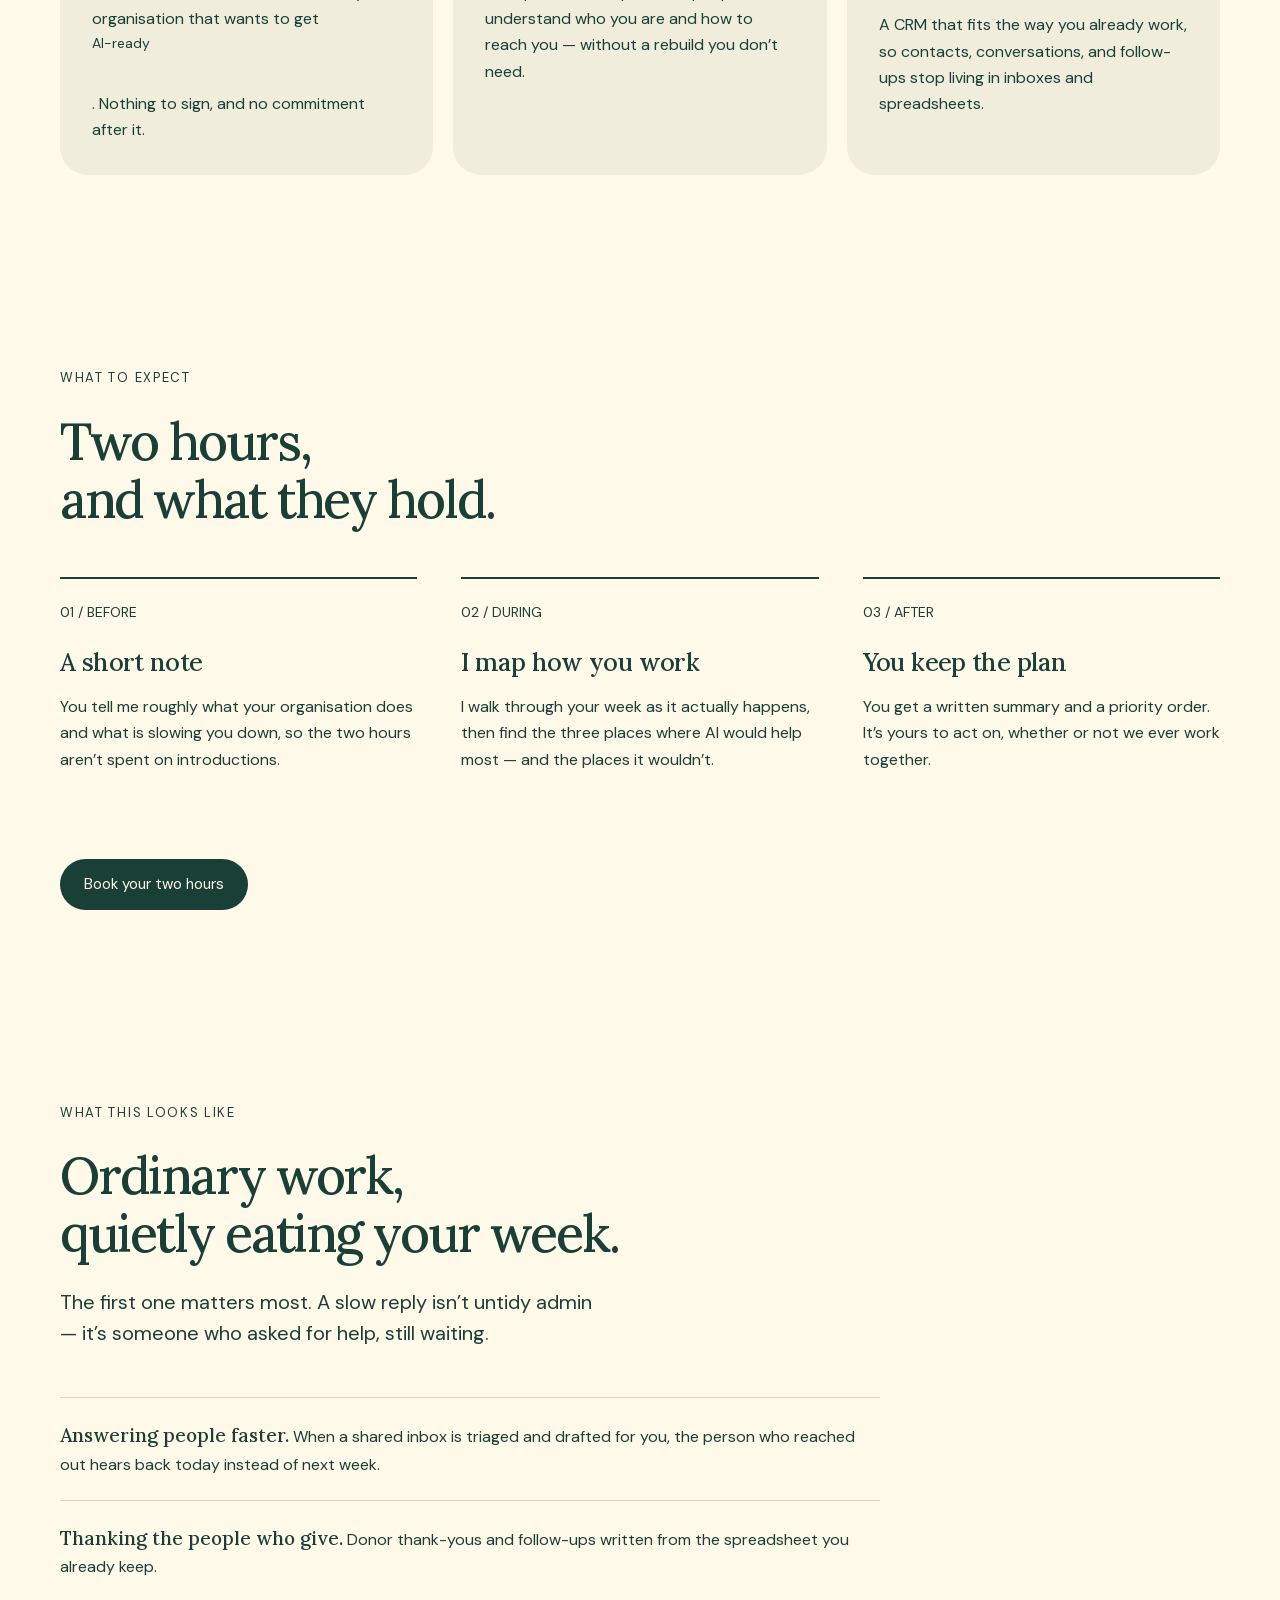
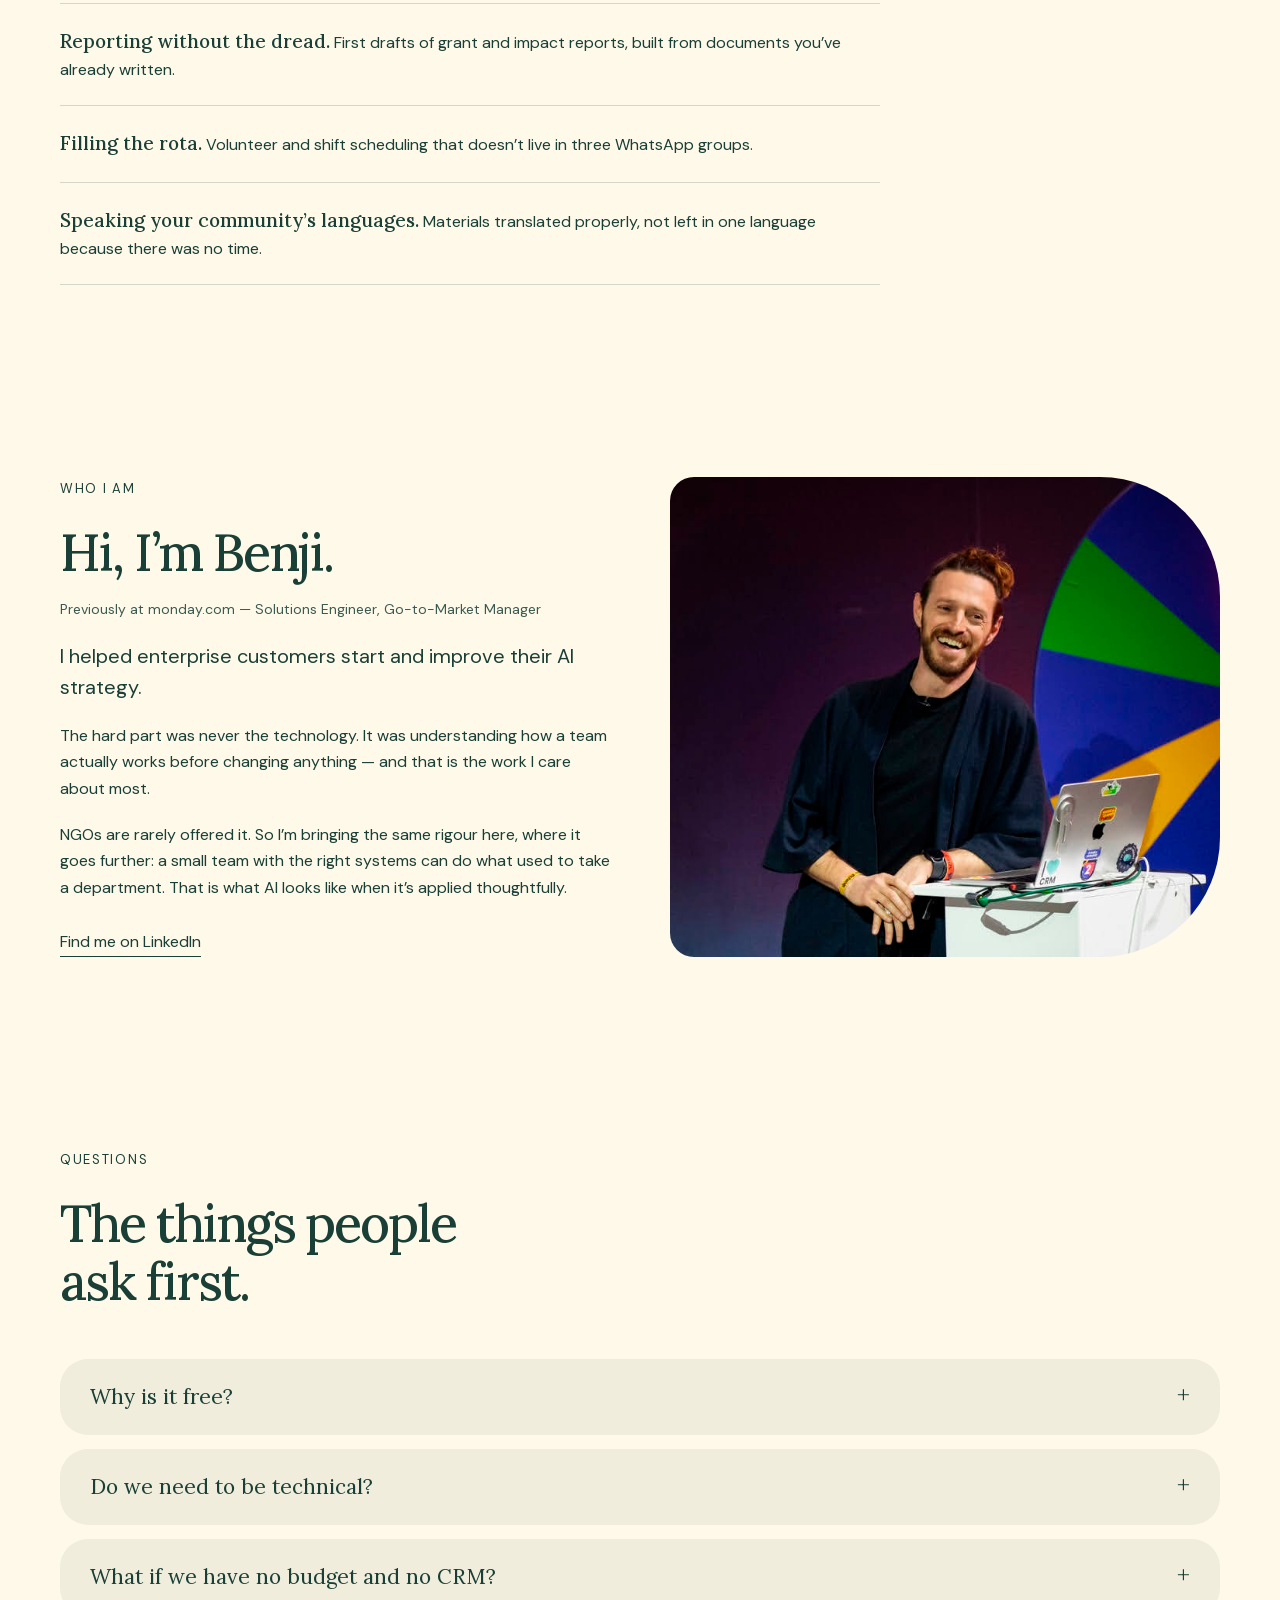
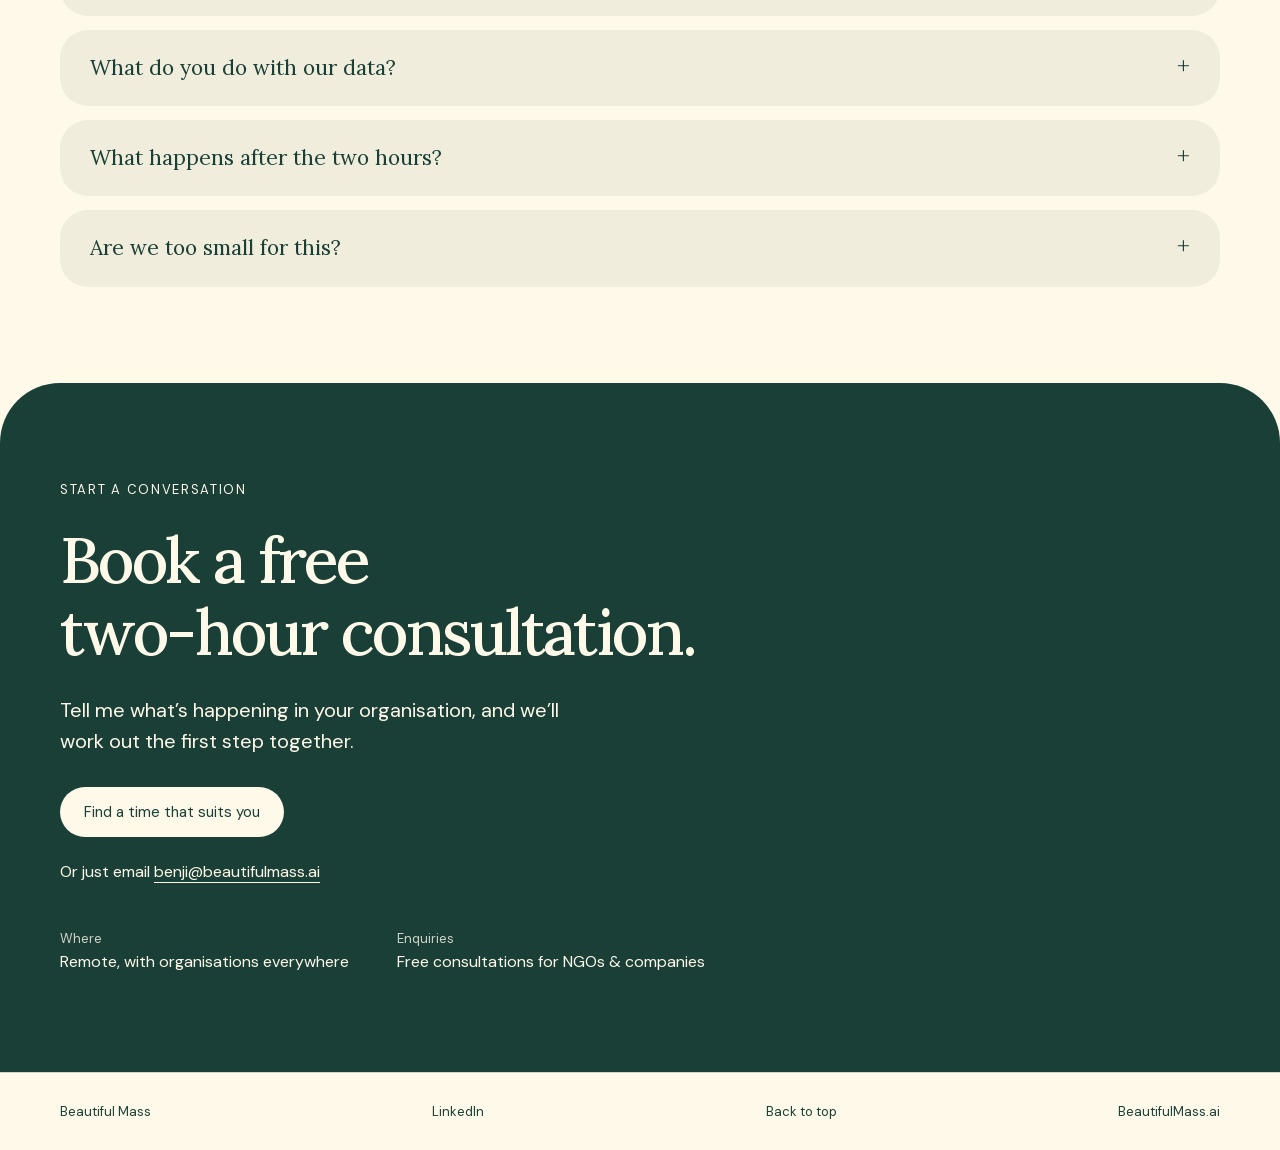
==== commit 519ca222: "Merge main and re-apply the copy pass to the new page structure Co-authored-by: ben <benderu.m@gmail" ====
--- a/index.html
+++ b/index.html
@@ -5,9 +5,9 @@
   <meta name="viewport" content="width=device-width, initial-scale=1">
   <title>Beautiful Mass — become AI-ready</title>
   <meta name="description" content="Beautiful Mass helps NGOs and companies that don’t usually use technology get AI-ready. Free two-hour consultation, a website update, and a simple CRM.">
-  <link rel="icon" href="favicon.ico" sizes="any">
-  <link rel="icon" type="image/png" href="images/icon-96.png" sizes="96x96">
-  <link rel="apple-touch-icon" href="images/icon-96.png">
+  <link rel="icon" type="image/png" sizes="96x96" href="favicon.png">
+  <link rel="apple-touch-icon" href="apple-touch-icon.png">
+  <meta name="theme-color" content="#EAC453">
   <link rel="stylesheet" href="tokens.css">
   <link rel="stylesheet" href="landing.css">
 </head>
@@ -15,42 +15,30 @@
   <a class="skip" href="#main">Skip to content</a>
   <div class="common-top">
     <header class="wrap">
-      <a class="brand" href="#home">
-        <img class="brand-mark" src="images/logo-mark.png" alt="" width="96" height="96">
-        <span>Beautiful Mass</span>
-      </a>
+      <a class="brand" href="#home">Beautiful Mass</a>
       <nav aria-label="Main navigation">
-        <a href="#about">About</a>
+        <a href="#services">How I help</a>
         <a href="#who">Who I am</a>
-        <a href="#services">How I help</a>
-        <a href="#contact">Contact</a>
+        <a href="#faq">Questions</a>
+        <a class="nav-cta" href="https://calendar.google.com/appointments/schedules/AcZssZ32wMIzgK7hKkcmCmwB9IZvWZVBrjEKwWDPUhQcUgIzcpBM7vDIfPozn4z1iTFO0TAUA7M_w3wO" target="_blank" rel="noopener">Book a call</a>
       </nav>
     </header>
     <section class="common-hero wrap">
       <span class="eyebrow">NGOs. Companies. New to AI.</span>
       <h1>Become <span class="nb">AI-ready</span>.<br>Start with a conversation.</h1>
       <p class="lead">I help organisations that don’t usually lean on technology find practical ways to work with AI.</p>
-      <a class="button" href="#contact">Book a free two-hour consultation</a>
+      <a class="button" href="https://calendar.google.com/appointments/schedules/AcZssZ32wMIzgK7hKkcmCmwB9IZvWZVBrjEKwWDPUhQcUgIzcpBM7vDIfPozn4z1iTFO0TAUA7M_w3wO" target="_blank" rel="noopener">Book a free two-hour consultation</a>
     </section>
   </div>
   <main id="main">
     <section id="about" class="section wrap split common-about">
-      <img class="photo" src="images/people.jpg" alt="Three colleagues talking around a laptop at a table in a bright workspace" width="1536" height="1024">
+      <img class="photo" src="images/people.jpg" alt="Three colleagues talking around a laptop at a table in a bright workspace" width="1536" height="1024" decoding="async">
       <div>
         <span class="eyebrow">Hello from Beautiful Mass</span>
         <h2>For the organisations<br>behind the work.</h2>
         <p class="lead">I work with NGOs and companies that don’t usually use technology — or don’t use it well — and get them <span class="nb">AI-ready</span>.</p>
         <p>I look for where AI can actually make a difference, then get you there. No jargon-heavy product pitch. A clear starting point, and a few practical things in place so AI becomes part of how you work.</p>
       </div>
-    </section>
-    <section id="who" class="section wrap split common-who">
-      <div>
-        <span class="eyebrow">Who I am</span>
-        <h2>Hi, I’m Benji.</h2>
-        <p class="lead">I’m a former monday.com Solutions Engineer and Go-to-Market Manager. I helped enterprise customers build and improve their AI strategy.</p>
-        <p>I’m excited about what AI can do for the non-profit sector, and passionate about making the world a better place with it. I want to bring the same support and understanding of processes I brought to for-profit companies into the non-profit space — so that sector sees the impact AI can have when it’s applied thoughtfully.</p>
-      </div>
-      <img class="photo" src="images/benji.jpg" alt="Benji smiling on stage beside a laptop" width="1024" height="1024">
     </section>
     <section id="services" class="section common-services">
       <div class="wrap">
@@ -62,7 +50,7 @@
           <div>
             <span>01 / CONSULTATION</span>
             <h3>Get AI-ready in two hours</h3>
-            <p>Two hours on how your organisation actually runs — your tools, your handovers, the admin that eats the week. You leave with a shortlist of where AI would earn its place, and what to do first. Free, and no commitment after it.</p>
+            <p>A free two-hour consultation for any organisation that wants to get <span class="nb">AI-ready</span>. Nothing to sign, and no commitment after it.</p>
           </div>
           <div>
             <span>02 / WEBSITE</span>
@@ -77,25 +65,108 @@
         </div>
       </div>
     </section>
-    <section id="contact" class="section contact common-contact">
-      <div class="wrap contact-grid">
-        <div>
-          <span class="eyebrow">Start a conversation</span>
-          <h2>Book a free<br>two-hour consultation.</h2>
-          <p class="lead">Tell me what’s happening in your organisation, and we’ll work out the first step together.</p>
-          <a class="email" href="mailto:benji@beautifulmass.ai">benji@beautifulmass.ai</a>
-          <div class="contact-meta">
-            <div><span>Where</span>Remote, with organisations everywhere</div>
-            <div><span>Enquiries</span>Free consultations for NGOs &amp; companies</div>
+    <section id="expect" class="section common-expect">
+      <div class="wrap">
+        <div class="section-title">
+          <span class="eyebrow">What to expect</span>
+          <h2>Two hours,<br>and what they hold.</h2>
+        </div>
+        <div class="three">
+          <div>
+            <span>01 / BEFORE</span>
+            <h3>A short note</h3>
+            <p>You tell me roughly what your organisation does and what is slowing you down, so the two hours aren’t spent on introductions.</p>
+          </div>
+          <div>
+            <span>02 / DURING</span>
+            <h3>I map how you work</h3>
+            <p>I walk through your week as it actually happens, then find the three places where AI would help most — and the places it wouldn’t.</p>
+          </div>
+          <div>
+            <span>03 / AFTER</span>
+            <h3>You keep the plan</h3>
+            <p>You get a written summary and a priority order. It’s yours to act on, whether or not we ever work together.</p>
           </div>
         </div>
-        <img class="contact-mark" src="images/logo-hexagon.png" alt="" width="780" height="694">
+        <div class="cta-row">
+          <a class="button" href="https://calendar.google.com/appointments/schedules/AcZssZ32wMIzgK7hKkcmCmwB9IZvWZVBrjEKwWDPUhQcUgIzcpBM7vDIfPozn4z1iTFO0TAUA7M_w3wO" target="_blank" rel="noopener">Book your two hours</a>
+        </div>
+      </div>
+    </section>
+    <section id="examples" class="section wrap common-examples">
+      <div class="section-title">
+        <span class="eyebrow">What this looks like</span>
+        <h2>Ordinary work,<br>quietly eating your week.</h2>
+        <p class="lead">The first one matters most. A slow reply isn’t untidy admin — it’s someone who asked for help, still waiting.</p>
+      </div>
+      <ul class="example-list">
+        <li><strong>Answering people faster.</strong> When a shared inbox is triaged and drafted for you, the person who reached out hears back today instead of next week.</li>
+        <li><strong>Thanking the people who give.</strong> Donor thank-yous and follow-ups written from the spreadsheet you already keep.</li>
+        <li><strong>Reporting without the dread.</strong> First drafts of grant and impact reports, built from documents you’ve already written.</li>
+        <li><strong>Filling the rota.</strong> Volunteer and shift scheduling that doesn’t live in three WhatsApp groups.</li>
+        <li><strong>Speaking your community’s languages.</strong> Materials translated properly, not left in one language because there was no time.</li>
+      </ul>
+    </section>
+    <section id="who" class="section wrap split common-who">
+      <div>
+        <span class="eyebrow">Who I am</span>
+        <h2>Hi, I’m Benji.</h2>
+        <p class="previously">Previously at monday.com — Solutions Engineer, Go-to-Market Manager</p>
+        <p class="lead">I helped enterprise customers start and improve their AI strategy.</p>
+        <p>The hard part was never the technology. It was understanding how a team actually works before changing anything — and that is the work I care about most.</p>
+        <p>NGOs are rarely offered it. So I’m bringing the same rigour here, where it goes further: a small team with the right systems can do what used to take a department. That is what AI looks like when it’s applied thoughtfully.</p>
+        <a class="text-link" href="https://www.linkedin.com/in/benjamin-poliak/" target="_blank" rel="noopener">Find me on LinkedIn</a>
+      </div>
+      <img class="photo" src="images/benji.jpg" alt="Benji smiling on stage beside a laptop" width="709" height="620" loading="lazy" decoding="async">
+    </section>
+    <section id="faq" class="section wrap common-faq">
+      <div class="section-title">
+        <span class="eyebrow">Questions</span>
+        <h2>The things people<br>ask first.</h2>
+      </div>
+      <details>
+        <summary>Why is it free?</summary>
+        <p>Because I’d rather show you this is useful than tell you. I’m building this practice in the non-profit space, and two hours of my time is a fair price for finding out whether AI is worth yours. There’s nothing to sign and no obligation at the end.</p>
+      </details>
+      <details>
+        <summary>Do we need to be technical?</summary>
+        <p>No. Most of the organisations this is built for have nobody in a technical role, and that’s the point. If you can describe how your week works, we have enough to start.</p>
+      </details>
+      <details>
+        <summary>What if we have no budget and no CRM?</summary>
+        <p>That’s the usual starting position. The consultation, the website update, and the simple CRM are free, and anything we set up is chosen so a small organisation can actually keep running it.</p>
+      </details>
+      <details>
+        <summary>What do you do with our data?</summary>
+        <p>In the consultation I only need to understand how you work, not to see your records. If we go further and I do need access to something real, we agree in writing what I can see before I see it.</p>
+      </details>
+      <details>
+        <summary>What happens after the two hours?</summary>
+        <p>You keep the written summary and priorities, and you’re free to stop there and run with it yourself. If you’d like help putting it in place, that’s a separate conversation we’d both have to agree to — the free session isn’t a sales meeting in disguise.</p>
+      </details>
+      <details>
+        <summary>Are we too small for this?</summary>
+        <p>Small is where this works best. Fewer people means fewer approvals, so a change you decide on this week is a change you are actually running next week. There’s no minimum size or budget to book a call.</p>
+      </details>
+    </section>
+    <section id="contact" class="section contact common-contact">
+      <div class="wrap">
+        <span class="eyebrow">Start a conversation</span>
+        <h2>Book a free<br>two-hour consultation.</h2>
+        <p class="lead">Tell me what’s happening in your organisation, and we’ll work out the first step together.</p>
+        <a class="button" href="https://calendar.google.com/appointments/schedules/AcZssZ32wMIzgK7hKkcmCmwB9IZvWZVBrjEKwWDPUhQcUgIzcpBM7vDIfPozn4z1iTFO0TAUA7M_w3wO" target="_blank" rel="noopener">Find a time that suits you</a>
+        <p class="or-email">Or just email <a href="mailto:benji@beautifulmass.ai">benji@beautifulmass.ai</a></p>
+        <div class="contact-meta">
+          <div><span>Where</span>Remote, with organisations everywhere</div>
+          <div><span>Enquiries</span>Free consultations for NGOs &amp; companies</div>
+        </div>
       </div>
     </section>
   </main>
   <footer>
     <div class="wrap footer-inner">
       <span>Beautiful Mass</span>
+      <a href="https://www.linkedin.com/in/benjamin-poliak/" target="_blank" rel="noopener">LinkedIn</a>
       <a href="#home">Back to top</a>
       <span>BeautifulMass.ai</span>
     </div>
--- a/landing.css
+++ b/landing.css
@@ -1 +1 @@
-@font-face{font-family:'Lora';src:url('fonts/lora.woff2') format('woff2');font-weight:100 900;font-display:swap}@font-face{font-family:'DM Sans';src:url('fonts/dm-sans.woff2') format('woff2');font-weight:100 900;font-display:swap}*{box-sizing:border-box}html{scroll-behavior:smooth;scroll-padding-top:24px}body{margin:0;background:var(--canvas);color:var(--ink);font-family:var(--body);font-size:16px;line-height:1.65}a{color:inherit;text-decoration:none}a:hover{text-decoration:underline;text-underline-offset:5px}a:focus-visible{outline:3px solid currentColor;outline-offset:6px}::selection{background:var(--accent);color:var(--surface)}.wrap{width:min(1160px,calc(100% - 96px));margin:auto}header{display:flex;align-items:center;justify-content:space-between;gap:24px;padding:30px 0}.brand{font-family:var(--heading);font-size:23px;font-weight:700;letter-spacing:-1px}nav{display:flex;flex-wrap:wrap;gap:30px;font-size:14px}nav a:last-child{border-bottom:1px solid currentColor}h1,h2,h3,p{margin:0}h1,h2,h3{font-family:var(--heading);font-weight:500}h1{font-size:clamp(52px,6.8vw,88px);line-height:1.07;letter-spacing:-.055em}h2{font-size:clamp(36px,4vw,56px);line-height:1.13;letter-spacing:-.04em}h3{font-size:25px;line-height:1.3;letter-spacing:-.025em}.eyebrow{text-transform:uppercase;font-size:13px;letter-spacing:.13em;display:block;margin-bottom:24px}.lead{font-size:20px;line-height:1.55;max-width:540px}.button{display:inline-flex;align-items:center;justify-content:center;min-height:48px;padding:13px 24px;background:var(--ink);color:var(--canvas);font-size:15px;margin-top:30px}.button:hover{text-decoration:none;filter:brightness(1.2)}.section{padding:96px 0}.section-title{margin-bottom:48px;max-width:720px}.three{display:grid;grid-template-columns:repeat(3,1fr);gap:44px}.three p{margin-top:16px}.split{display:grid;grid-template-columns:1fr 1fr;gap:80px;align-items:start}.split p+p{margin-top:20px}.text-link{display:inline-block;border-bottom:1px solid;margin-top:28px}.contact h2{max-width:780px}.contact .lead{margin-top:26px}.email{display:inline-block;font-size:clamp(20px,3vw,34px);border-bottom:1px solid;margin-top:32px;overflow-wrap:anywhere}.contact-meta{display:flex;gap:48px;margin-top:42px;flex-wrap:wrap}.contact-meta span{display:block;font-size:13px;opacity:.8}footer{padding:28px 0;font-size:13px;border-top:1px solid color-mix(in srgb,var(--ink) 20%,transparent)}.footer-inner{display:flex;justify-content:space-between;gap:24px;flex-wrap:wrap}.photo{display:block;width:100%;object-fit:cover}.sample{font-size:12px}.nb{white-space:nowrap}.skip{position:fixed;top:-100px;left:20px;z-index:10;background:white;color:black;padding:12px}.skip:focus{top:10px}@media(max-width:700px){.wrap{width:calc(100% - 40px)}header{align-items:flex-start;padding:24px 0;gap:20px}nav{gap:12px 18px;justify-content:flex-end;font-size:14px}.brand{font-size:21px;white-space:nowrap}.section{padding:64px 0}.split,.three{grid-template-columns:1fr;gap:32px}h1{font-size:clamp(48px,11vw,68px)}.lead{font-size:18px}.eyebrow{font-size:12px}.contact-meta{gap:24px}body{overflow-wrap:break-word}.section-title{margin-bottom:32px}}@media(prefers-reduced-motion:reduce){html{scroll-behavior:auto}}.brand{font-family:var(--heading);font-size:23px;letter-spacing:-1.2px;display:inline-flex;align-items:center;gap:10px}.brand-mark{width:30px;height:30px;flex:none}.common-top{background:var(--accent);border-radius:0 0 64px 64px}.common-hero{text-align:center;padding:50px 0 78px}.common-hero h1{font-size:clamp(54px,6.2vw,80px);letter-spacing:-.045em}.common-hero .lead{margin:26px auto 0;max-width:510px}.button{border-radius:999px}.common-about{align-items:center;gap:60px}.common-about .photo{height:410px;border-radius:120px 120px 24px 24px}.common-about h2{margin-bottom:26px}.common-who{align-items:center;gap:60px}.common-who .photo{height:480px;border-radius:24px 120px 120px 24px;object-position:38% 12%}.common-who h2{margin-bottom:26px}.common-services{padding-top:20px}.common-services .three{gap:20px}.common-services .three>div{padding:32px;background:#F0EDDC;border-radius:28px}.common-services .three span{display:block;margin-bottom:35px;font-size:14px}.common-contact{background:var(--ink);color:var(--canvas);border-radius:60px 60px 0 0}.common-contact h2{font-size:clamp(40px,5vw,66px)}.contact-grid{display:grid;grid-template-columns:1fr auto;gap:64px;align-items:center}.contact-mark{width:min(380px,38vw);height:auto}@media(max-width:700px){.common-top{border-radius:0 0 36px 36px}.common-hero{padding:38px 0 60px}.common-about .photo{height:330px}.common-who .photo{height:380px;order:-1}.common-contact{border-radius:36px 36px 0 0}.contact-grid{grid-template-columns:1fr;gap:40px}.contact-mark{width:60%;margin:0 auto}.brand{white-space:normal;line-height:1.1}.brand span{max-width:120px}}+@font-face{font-family:'Lora';src:url('fonts/lora.woff2') format('woff2');font-weight:100 900;font-display:swap}@font-face{font-family:'DM Sans';src:url('fonts/dm-sans.woff2') format('woff2');font-weight:100 900;font-display:swap}*{box-sizing:border-box}html{scroll-behavior:smooth;scroll-padding-top:24px}body{margin:0;background:var(--canvas);color:var(--ink);font-family:var(--body);font-size:16px;line-height:1.65}a{color:inherit;text-decoration:none}a:hover{text-decoration:underline;text-underline-offset:5px}a:focus-visible{outline:3px solid currentColor;outline-offset:6px}::selection{background:var(--accent);color:var(--surface)}.wrap{width:min(1160px,calc(100% - 96px));margin:auto}header{display:flex;align-items:center;justify-content:space-between;gap:24px;padding:30px 0}.brand{font-family:var(--heading);font-size:23px;font-weight:700;letter-spacing:-1px}nav{display:flex;flex-wrap:wrap;gap:30px;font-size:14px}nav a:last-child{border-bottom:1px solid currentColor}h1,h2,h3,p{margin:0}h1,h2,h3{font-family:var(--heading);font-weight:500}h1{font-size:clamp(52px,6.8vw,88px);line-height:1.07;letter-spacing:-.055em}h2{font-size:clamp(36px,4vw,56px);line-height:1.13;letter-spacing:-.04em}h3{font-size:25px;line-height:1.3;letter-spacing:-.025em}.eyebrow{text-transform:uppercase;font-size:13px;letter-spacing:.13em;display:block;margin-bottom:24px}.lead{font-size:20px;line-height:1.55;max-width:540px}.button{display:inline-flex;align-items:center;justify-content:center;min-height:48px;padding:13px 24px;background:var(--ink);color:var(--canvas);font-size:15px;margin-top:30px}.button:hover{text-decoration:none;filter:brightness(1.2)}.section{padding:96px 0}.section-title{margin-bottom:48px;max-width:720px}.three{display:grid;grid-template-columns:repeat(3,1fr);gap:44px}.three p{margin-top:16px}.split{display:grid;grid-template-columns:1fr 1fr;gap:80px;align-items:start}.split p+p{margin-top:20px}.text-link{display:inline-block;border-bottom:1px solid;margin-top:28px}.contact h2{max-width:780px}.contact .lead{margin-top:26px}.email{display:inline-block;font-size:clamp(20px,3vw,34px);border-bottom:1px solid;margin-top:32px;overflow-wrap:anywhere}.contact-meta{display:flex;gap:48px;margin-top:42px;flex-wrap:wrap}.contact-meta span{display:block;font-size:13px;opacity:.8}footer{padding:28px 0;font-size:13px;border-top:1px solid color-mix(in srgb,var(--ink) 20%,transparent)}.footer-inner{display:flex;justify-content:space-between;gap:24px;flex-wrap:wrap}.photo{display:block;width:100%;object-fit:cover}.sample{font-size:12px}.nb{white-space:nowrap}.skip{position:fixed;top:-100px;left:20px;z-index:10;background:white;color:black;padding:12px}.skip:focus{top:10px}@media(max-width:700px){.wrap{width:calc(100% - 40px)}header{align-items:flex-start;padding:24px 0;gap:20px}nav{gap:12px 18px;justify-content:flex-end;font-size:14px}.brand{font-size:21px;white-space:nowrap}.section{padding:64px 0}.split,.three{grid-template-columns:1fr;gap:32px}h1{font-size:clamp(48px,11vw,68px)}.lead{font-size:18px}.eyebrow{font-size:12px}.contact-meta{gap:24px}body{overflow-wrap:break-word}.section-title{margin-bottom:32px}}@media(prefers-reduced-motion:reduce){html{scroll-behavior:auto}}.brand{font-family:var(--heading);font-size:23px;letter-spacing:-1.2px}.common-top{background:var(--accent);border-radius:0 0 64px 64px}.common-hero{text-align:center;padding:50px 0 78px}.common-hero h1{font-size:clamp(54px,6.2vw,80px);letter-spacing:-.045em}.common-hero .lead{margin:26px auto 0;max-width:510px}.button{border-radius:999px}.common-about{align-items:center;gap:60px}.common-about .photo{height:410px;border-radius:120px 120px 24px 24px}.common-about h2{margin-bottom:26px}.common-who{align-items:center;gap:60px}.common-who .photo{height:480px;border-radius:24px 120px 120px 24px;object-position:38% 12%}.common-who h2{margin-bottom:26px}.common-services{padding-top:20px}.common-services .three{gap:20px}.common-services .three>div{padding:32px;background:#F0EDDC;border-radius:28px}.common-services .three span{display:block;margin-bottom:35px;font-size:14px}.common-contact{background:var(--ink);color:var(--canvas);border-radius:60px 60px 0 0}.common-contact h2{font-size:clamp(40px,5vw,66px)}nav a.nav-cta{border-bottom:0;background:var(--ink);color:var(--canvas);border-radius:999px;padding:7px 15px}nav a.nav-cta:hover{text-decoration:none;filter:brightness(1.25)}.common-expect .three>div{padding-top:22px;border-top:2px solid var(--ink)}.common-expect .three span{display:block;margin-bottom:22px;font-size:14px}.common-expect .three h3{margin-bottom:12px}.common-expect .cta-row{margin-top:56px}.common-examples .section-title .lead{margin-top:24px}.example-list{list-style:none;margin:0;padding:0}.example-list li{padding:22px 0;border-top:1px solid color-mix(in srgb,var(--ink) 18%,transparent);max-width:820px}.example-list li:last-child{border-bottom:1px solid color-mix(in srgb,var(--ink) 18%,transparent)}.example-list strong{font-family:var(--heading);font-weight:500;font-size:19px}.common-who h2{margin-bottom:16px}.common-who .previously{font-size:14px;margin-bottom:20px;opacity:.85}.common-faq details{background:#F0EDDC;border-radius:var(--radius);padding:24px 30px;margin-top:14px}.common-faq summary{font-family:var(--heading);font-size:21px;line-height:1.35;cursor:pointer;list-style:none;display:flex;justify-content:space-between;align-items:baseline;gap:24px}.common-faq summary::-webkit-details-marker{display:none}.common-faq summary::after{content:'+';font-size:25px;line-height:1;flex:none}.common-faq details[open] summary::after{content:'–'}.common-faq details[open] summary{margin-bottom:16px}.common-faq summary:focus-visible{outline:3px solid currentColor;outline-offset:6px}.common-faq details p{max-width:70ch}.common-contact .button{background:var(--canvas);color:var(--ink)}.or-email{margin-top:22px;font-size:16px}.or-email a{border-bottom:1px solid}@media(max-width:700px){.common-top{border-radius:0 0 36px 36px}.common-hero{padding:38px 0 60px}.common-about .photo{height:330px}.common-who .photo{height:380px;order:-1}.common-contact{border-radius:36px 36px 0 0}.brand{white-space:normal;line-height:1.1;max-width:120px}.common-expect .cta-row{margin-top:36px}.common-faq details{padding:20px 22px}.common-faq summary{font-size:19px}.example-list li{padding:18px 0}}
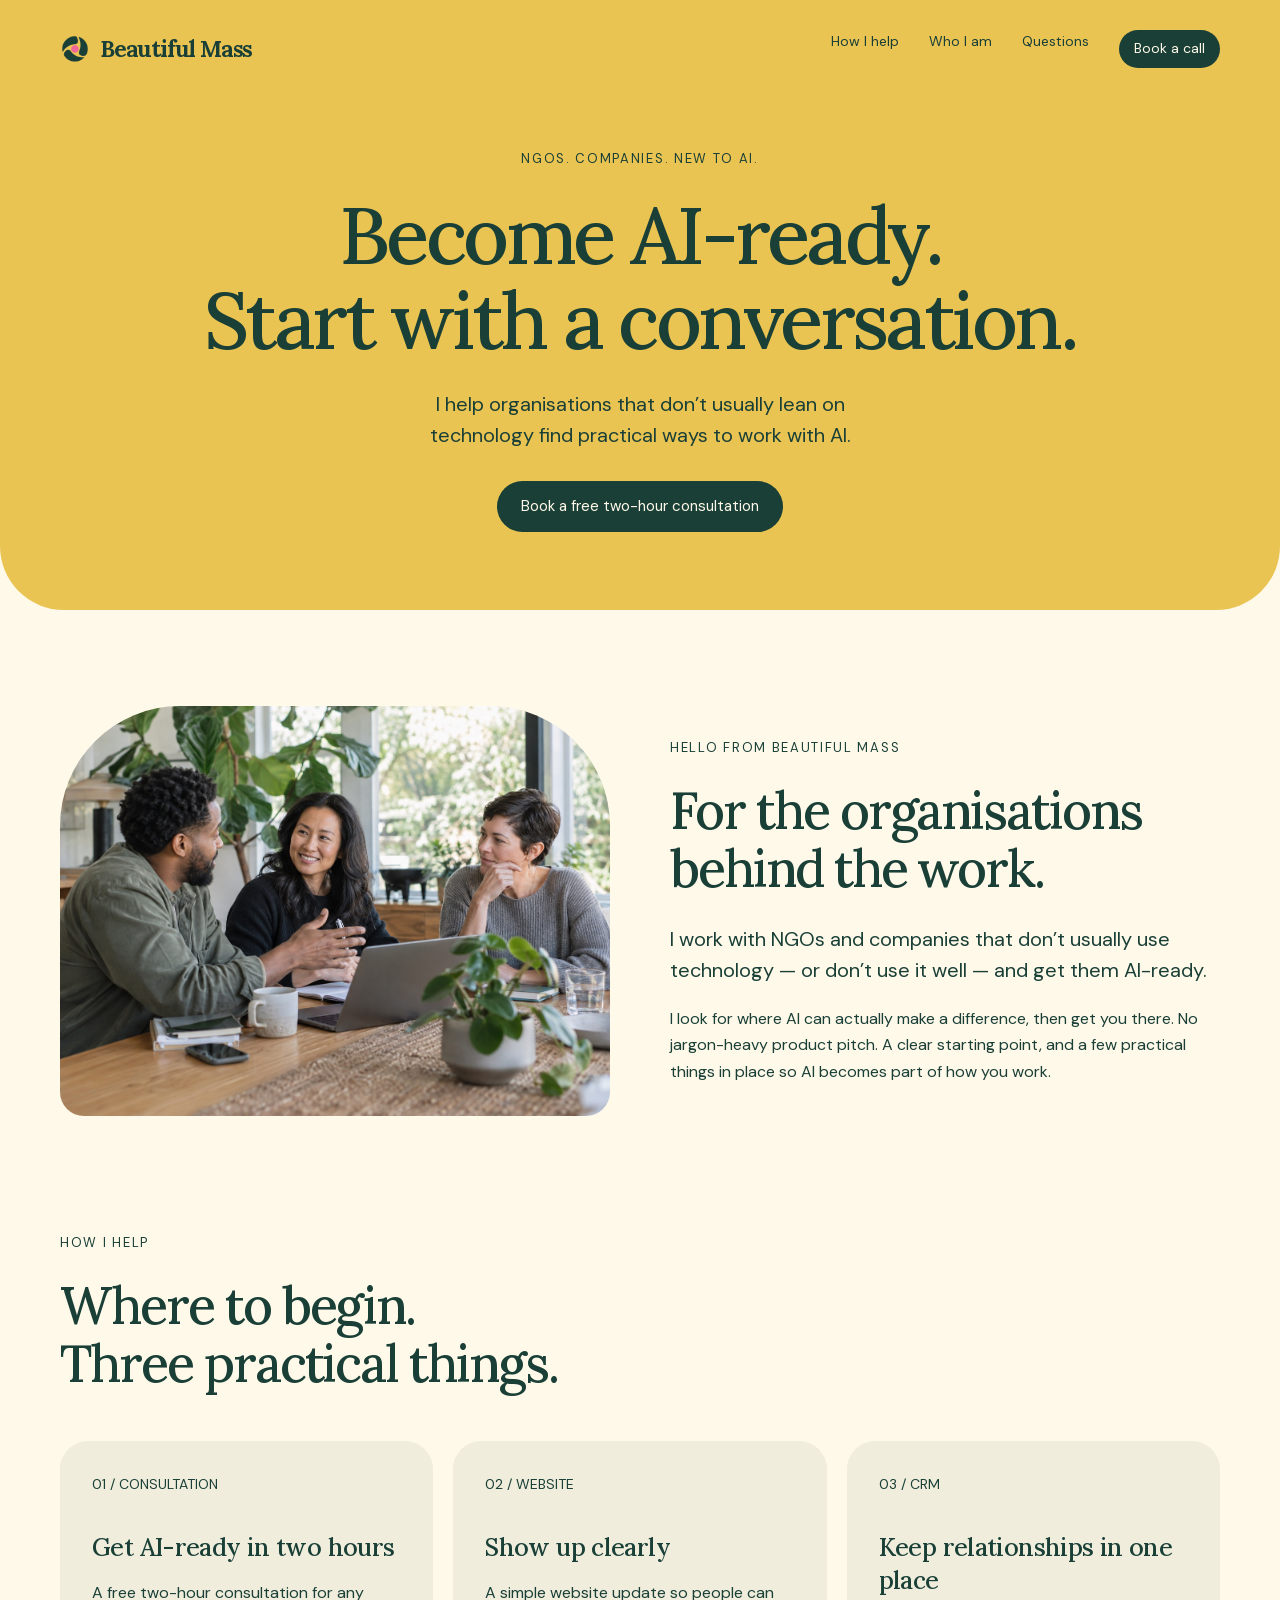
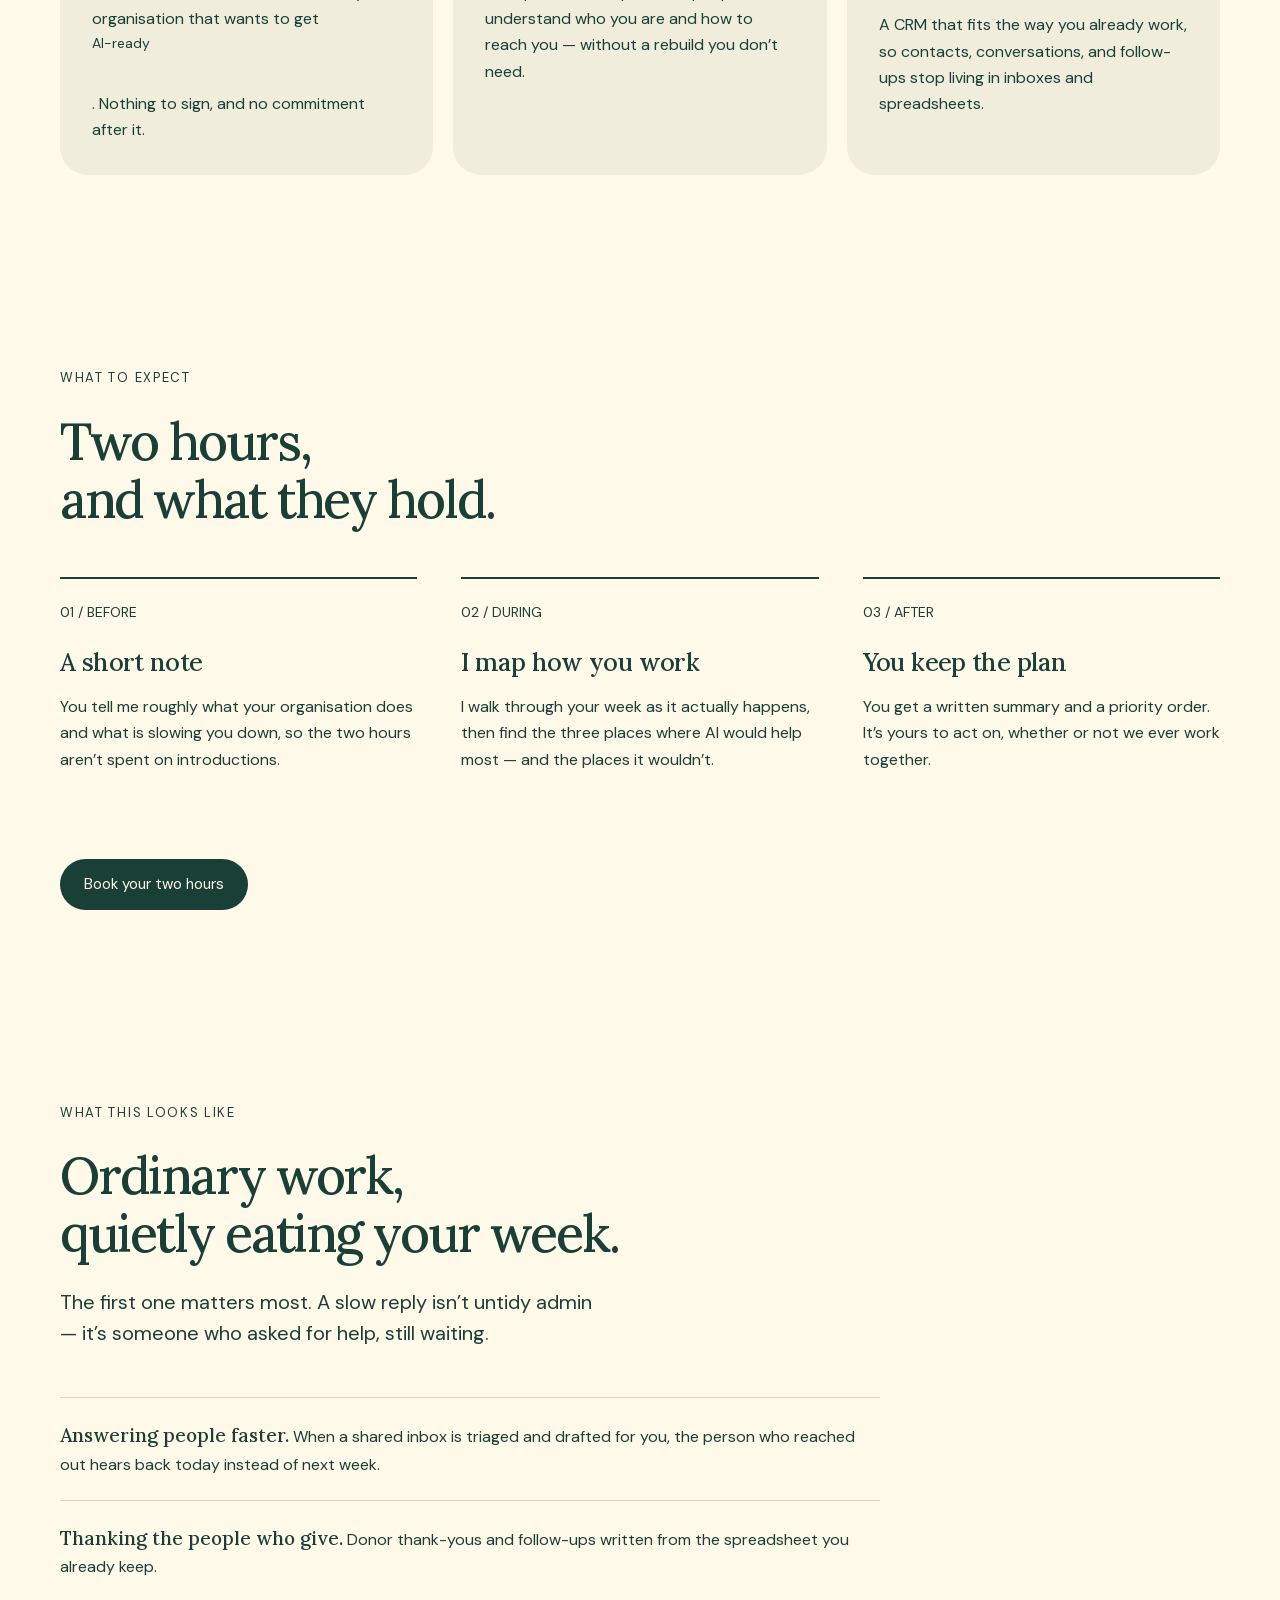
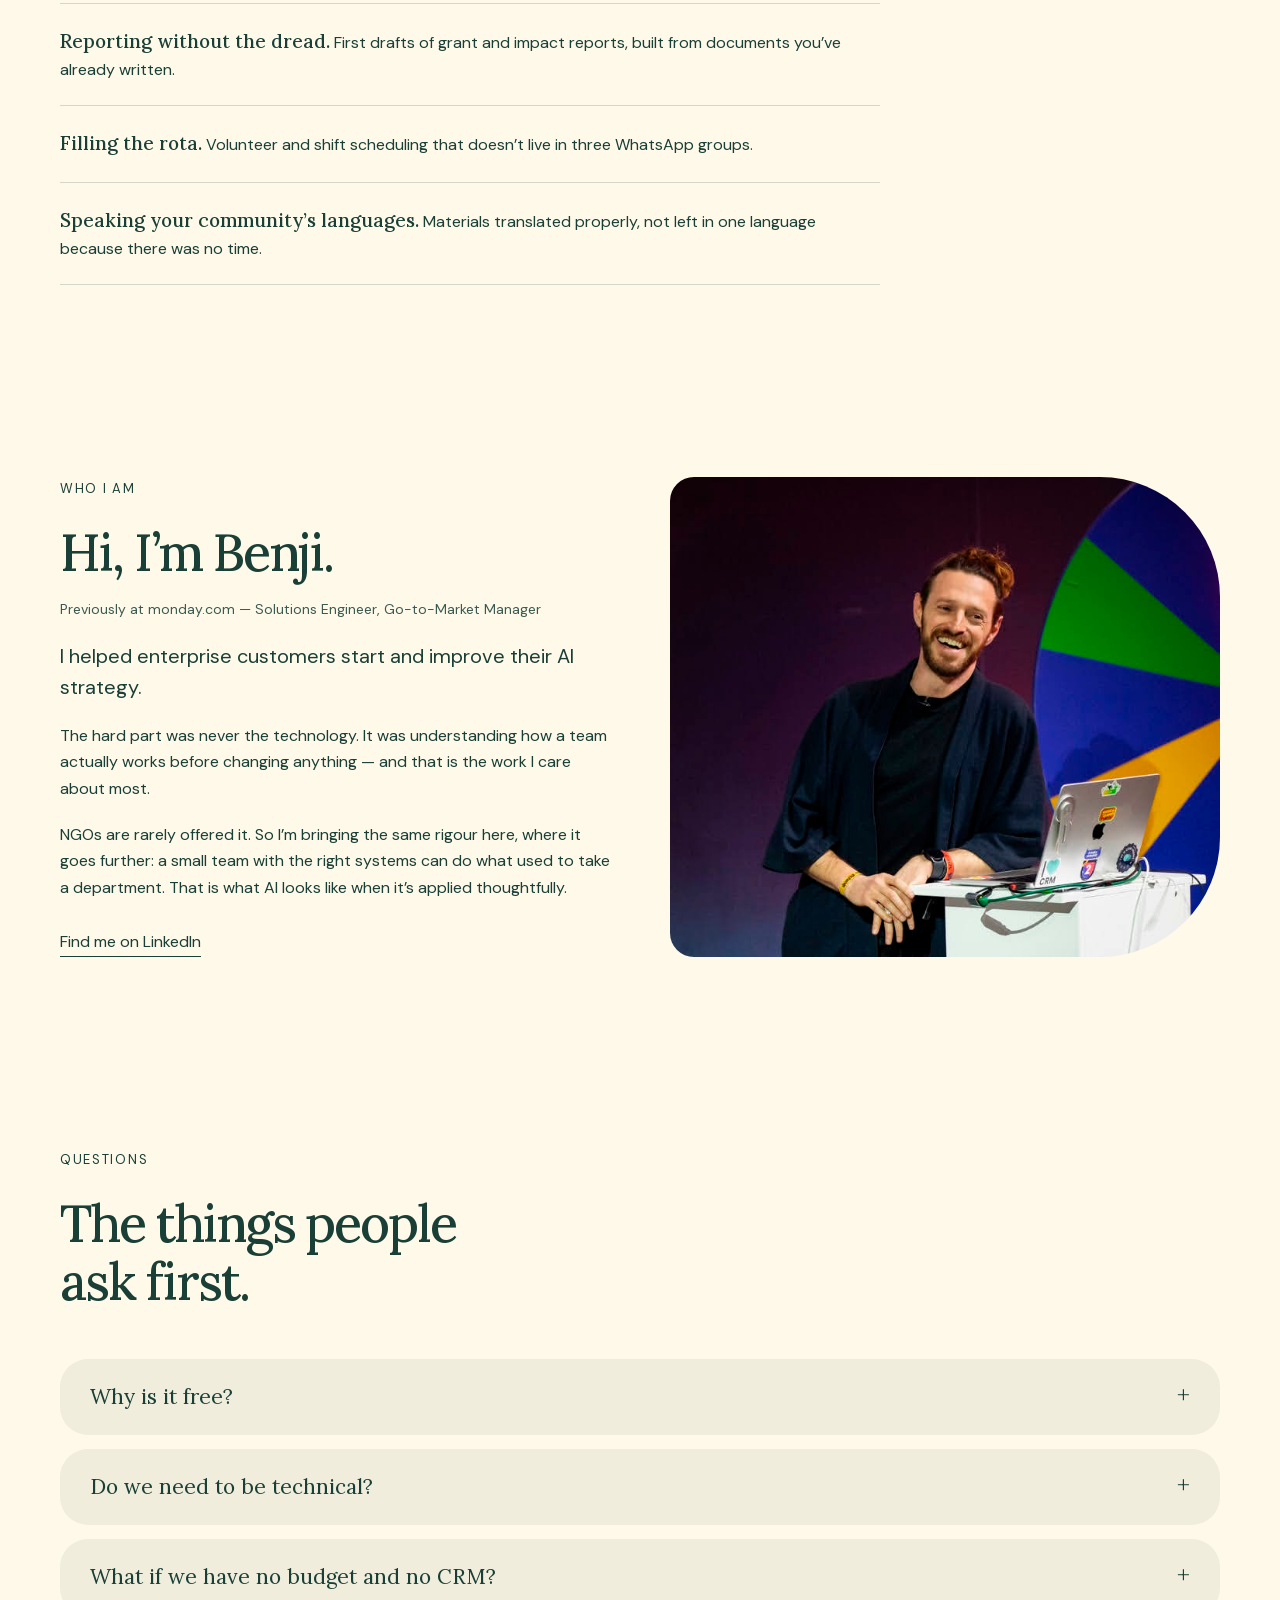
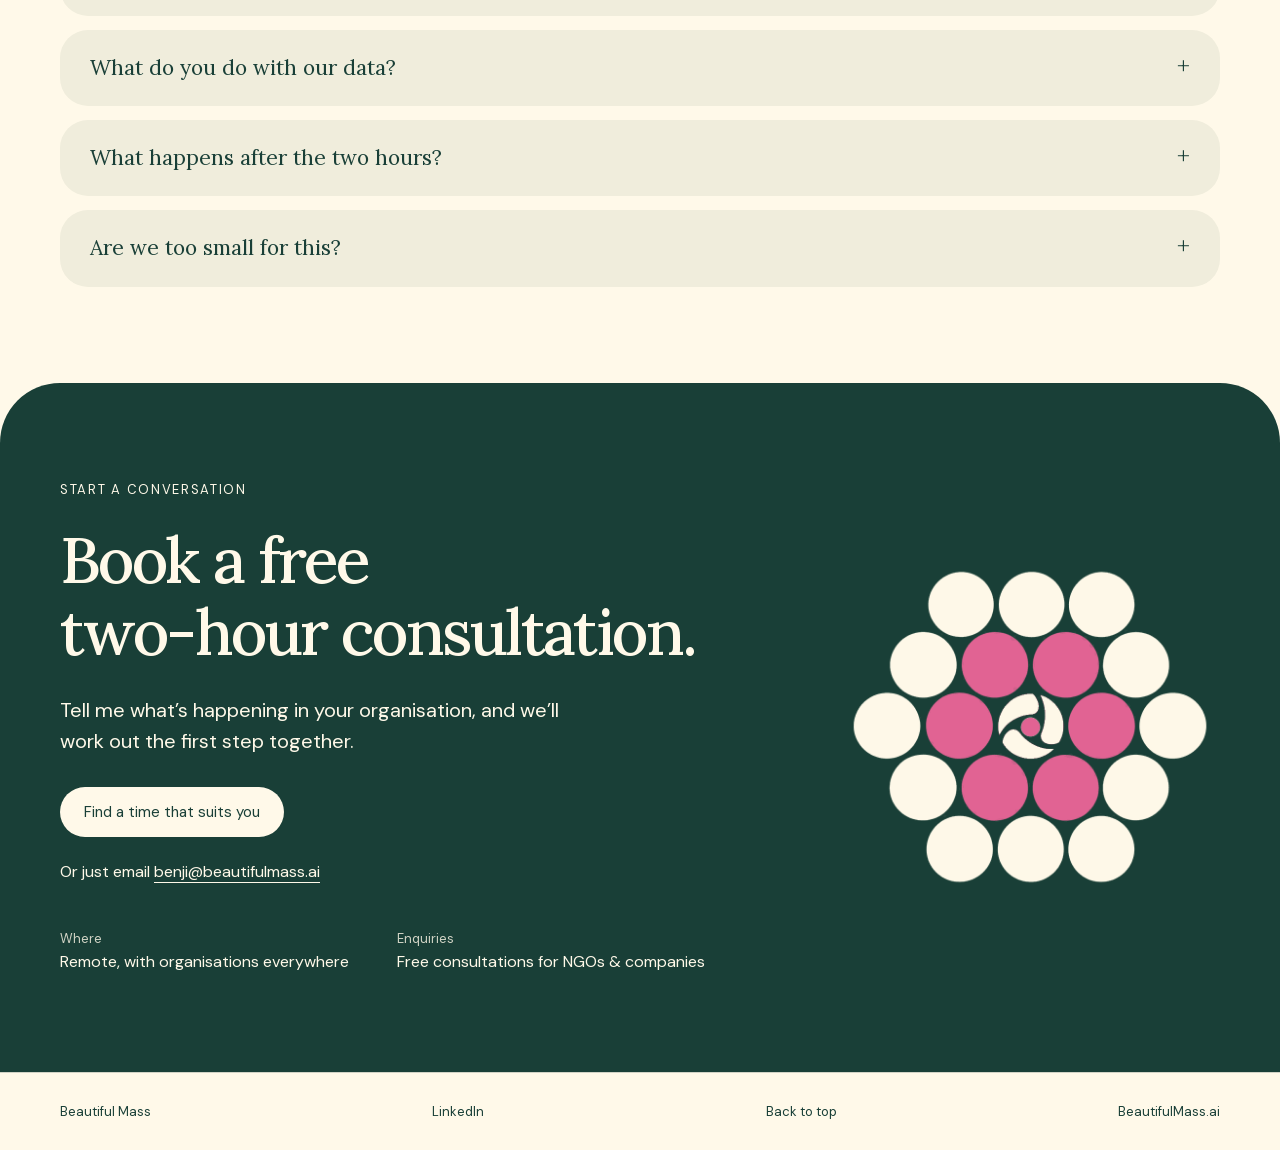
==== commit ddc392d9: "Merge the copy branch and rebuild the logo work on the new page Co-authored-by: ben <benderu.m@gmail" ====
--- a/index.html
+++ b/index.html
@@ -5,6 +5,7 @@
   <meta name="viewport" content="width=device-width, initial-scale=1">
   <title>Beautiful Mass — become AI-ready</title>
   <meta name="description" content="Beautiful Mass helps NGOs and companies that don’t usually use technology get AI-ready. Free two-hour consultation, a website update, and a simple CRM.">
+  <link rel="icon" href="favicon.ico" sizes="any">
   <link rel="icon" type="image/png" sizes="96x96" href="favicon.png">
   <link rel="apple-touch-icon" href="apple-touch-icon.png">
   <meta name="theme-color" content="#EAC453">
@@ -15,7 +16,10 @@
   <a class="skip" href="#main">Skip to content</a>
   <div class="common-top">
     <header class="wrap">
-      <a class="brand" href="#home">Beautiful Mass</a>
+      <a class="brand" href="#home">
+        <img class="brand-mark" src="images/logo-mark.png" alt="" width="96" height="96">
+        <span>Beautiful Mass</span>
+      </a>
       <nav aria-label="Main navigation">
         <a href="#services">How I help</a>
         <a href="#who">Who I am</a>
@@ -150,16 +154,19 @@
       </details>
     </section>
     <section id="contact" class="section contact common-contact">
-      <div class="wrap">
-        <span class="eyebrow">Start a conversation</span>
-        <h2>Book a free<br>two-hour consultation.</h2>
-        <p class="lead">Tell me what’s happening in your organisation, and we’ll work out the first step together.</p>
-        <a class="button" href="https://calendar.google.com/appointments/schedules/AcZssZ32wMIzgK7hKkcmCmwB9IZvWZVBrjEKwWDPUhQcUgIzcpBM7vDIfPozn4z1iTFO0TAUA7M_w3wO" target="_blank" rel="noopener">Find a time that suits you</a>
-        <p class="or-email">Or just email <a href="mailto:benji@beautifulmass.ai">benji@beautifulmass.ai</a></p>
-        <div class="contact-meta">
-          <div><span>Where</span>Remote, with organisations everywhere</div>
-          <div><span>Enquiries</span>Free consultations for NGOs &amp; companies</div>
+      <div class="wrap contact-grid">
+        <div>
+          <span class="eyebrow">Start a conversation</span>
+          <h2>Book a free<br>two-hour consultation.</h2>
+          <p class="lead">Tell me what’s happening in your organisation, and we’ll work out the first step together.</p>
+          <a class="button" href="https://calendar.google.com/appointments/schedules/AcZssZ32wMIzgK7hKkcmCmwB9IZvWZVBrjEKwWDPUhQcUgIzcpBM7vDIfPozn4z1iTFO0TAUA7M_w3wO" target="_blank" rel="noopener">Find a time that suits you</a>
+          <p class="or-email">Or just email <a href="mailto:benji@beautifulmass.ai">benji@beautifulmass.ai</a></p>
+          <div class="contact-meta">
+            <div><span>Where</span>Remote, with organisations everywhere</div>
+            <div><span>Enquiries</span>Free consultations for NGOs &amp; companies</div>
+          </div>
         </div>
+        <img class="contact-mark" src="images/logo-hexagon.png" alt="" width="780" height="694" loading="lazy" decoding="async">
       </div>
     </section>
   </main>
--- a/landing.css
+++ b/landing.css
@@ -1 +1 @@
-@font-face{font-family:'Lora';src:url('fonts/lora.woff2') format('woff2');font-weight:100 900;font-display:swap}@font-face{font-family:'DM Sans';src:url('fonts/dm-sans.woff2') format('woff2');font-weight:100 900;font-display:swap}*{box-sizing:border-box}html{scroll-behavior:smooth;scroll-padding-top:24px}body{margin:0;background:var(--canvas);color:var(--ink);font-family:var(--body);font-size:16px;line-height:1.65}a{color:inherit;text-decoration:none}a:hover{text-decoration:underline;text-underline-offset:5px}a:focus-visible{outline:3px solid currentColor;outline-offset:6px}::selection{background:var(--accent);color:var(--surface)}.wrap{width:min(1160px,calc(100% - 96px));margin:auto}header{display:flex;align-items:center;justify-content:space-between;gap:24px;padding:30px 0}.brand{font-family:var(--heading);font-size:23px;font-weight:700;letter-spacing:-1px}nav{display:flex;flex-wrap:wrap;gap:30px;font-size:14px}nav a:last-child{border-bottom:1px solid currentColor}h1,h2,h3,p{margin:0}h1,h2,h3{font-family:var(--heading);font-weight:500}h1{font-size:clamp(52px,6.8vw,88px);line-height:1.07;letter-spacing:-.055em}h2{font-size:clamp(36px,4vw,56px);line-height:1.13;letter-spacing:-.04em}h3{font-size:25px;line-height:1.3;letter-spacing:-.025em}.eyebrow{text-transform:uppercase;font-size:13px;letter-spacing:.13em;display:block;margin-bottom:24px}.lead{font-size:20px;line-height:1.55;max-width:540px}.button{display:inline-flex;align-items:center;justify-content:center;min-height:48px;padding:13px 24px;background:var(--ink);color:var(--canvas);font-size:15px;margin-top:30px}.button:hover{text-decoration:none;filter:brightness(1.2)}.section{padding:96px 0}.section-title{margin-bottom:48px;max-width:720px}.three{display:grid;grid-template-columns:repeat(3,1fr);gap:44px}.three p{margin-top:16px}.split{display:grid;grid-template-columns:1fr 1fr;gap:80px;align-items:start}.split p+p{margin-top:20px}.text-link{display:inline-block;border-bottom:1px solid;margin-top:28px}.contact h2{max-width:780px}.contact .lead{margin-top:26px}.email{display:inline-block;font-size:clamp(20px,3vw,34px);border-bottom:1px solid;margin-top:32px;overflow-wrap:anywhere}.contact-meta{display:flex;gap:48px;margin-top:42px;flex-wrap:wrap}.contact-meta span{display:block;font-size:13px;opacity:.8}footer{padding:28px 0;font-size:13px;border-top:1px solid color-mix(in srgb,var(--ink) 20%,transparent)}.footer-inner{display:flex;justify-content:space-between;gap:24px;flex-wrap:wrap}.photo{display:block;width:100%;object-fit:cover}.sample{font-size:12px}.nb{white-space:nowrap}.skip{position:fixed;top:-100px;left:20px;z-index:10;background:white;color:black;padding:12px}.skip:focus{top:10px}@media(max-width:700px){.wrap{width:calc(100% - 40px)}header{align-items:flex-start;padding:24px 0;gap:20px}nav{gap:12px 18px;justify-content:flex-end;font-size:14px}.brand{font-size:21px;white-space:nowrap}.section{padding:64px 0}.split,.three{grid-template-columns:1fr;gap:32px}h1{font-size:clamp(48px,11vw,68px)}.lead{font-size:18px}.eyebrow{font-size:12px}.contact-meta{gap:24px}body{overflow-wrap:break-word}.section-title{margin-bottom:32px}}@media(prefers-reduced-motion:reduce){html{scroll-behavior:auto}}.brand{font-family:var(--heading);font-size:23px;letter-spacing:-1.2px}.common-top{background:var(--accent);border-radius:0 0 64px 64px}.common-hero{text-align:center;padding:50px 0 78px}.common-hero h1{font-size:clamp(54px,6.2vw,80px);letter-spacing:-.045em}.common-hero .lead{margin:26px auto 0;max-width:510px}.button{border-radius:999px}.common-about{align-items:center;gap:60px}.common-about .photo{height:410px;border-radius:120px 120px 24px 24px}.common-about h2{margin-bottom:26px}.common-who{align-items:center;gap:60px}.common-who .photo{height:480px;border-radius:24px 120px 120px 24px;object-position:38% 12%}.common-who h2{margin-bottom:26px}.common-services{padding-top:20px}.common-services .three{gap:20px}.common-services .three>div{padding:32px;background:#F0EDDC;border-radius:28px}.common-services .three span{display:block;margin-bottom:35px;font-size:14px}.common-contact{background:var(--ink);color:var(--canvas);border-radius:60px 60px 0 0}.common-contact h2{font-size:clamp(40px,5vw,66px)}nav a.nav-cta{border-bottom:0;background:var(--ink);color:var(--canvas);border-radius:999px;padding:7px 15px}nav a.nav-cta:hover{text-decoration:none;filter:brightness(1.25)}.common-expect .three>div{padding-top:22px;border-top:2px solid var(--ink)}.common-expect .three span{display:block;margin-bottom:22px;font-size:14px}.common-expect .three h3{margin-bottom:12px}.common-expect .cta-row{margin-top:56px}.common-examples .section-title .lead{margin-top:24px}.example-list{list-style:none;margin:0;padding:0}.example-list li{padding:22px 0;border-top:1px solid color-mix(in srgb,var(--ink) 18%,transparent);max-width:820px}.example-list li:last-child{border-bottom:1px solid color-mix(in srgb,var(--ink) 18%,transparent)}.example-list strong{font-family:var(--heading);font-weight:500;font-size:19px}.common-who h2{margin-bottom:16px}.common-who .previously{font-size:14px;margin-bottom:20px;opacity:.85}.common-faq details{background:#F0EDDC;border-radius:var(--radius);padding:24px 30px;margin-top:14px}.common-faq summary{font-family:var(--heading);font-size:21px;line-height:1.35;cursor:pointer;list-style:none;display:flex;justify-content:space-between;align-items:baseline;gap:24px}.common-faq summary::-webkit-details-marker{display:none}.common-faq summary::after{content:'+';font-size:25px;line-height:1;flex:none}.common-faq details[open] summary::after{content:'–'}.common-faq details[open] summary{margin-bottom:16px}.common-faq summary:focus-visible{outline:3px solid currentColor;outline-offset:6px}.common-faq details p{max-width:70ch}.common-contact .button{background:var(--canvas);color:var(--ink)}.or-email{margin-top:22px;font-size:16px}.or-email a{border-bottom:1px solid}@media(max-width:700px){.common-top{border-radius:0 0 36px 36px}.common-hero{padding:38px 0 60px}.common-about .photo{height:330px}.common-who .photo{height:380px;order:-1}.common-contact{border-radius:36px 36px 0 0}.brand{white-space:normal;line-height:1.1;max-width:120px}.common-expect .cta-row{margin-top:36px}.common-faq details{padding:20px 22px}.common-faq summary{font-size:19px}.example-list li{padding:18px 0}}+@font-face{font-family:'Lora';src:url('fonts/lora.woff2') format('woff2');font-weight:100 900;font-display:swap}@font-face{font-family:'DM Sans';src:url('fonts/dm-sans.woff2') format('woff2');font-weight:100 900;font-display:swap}*{box-sizing:border-box}html{scroll-behavior:smooth;scroll-padding-top:24px}body{margin:0;background:var(--canvas);color:var(--ink);font-family:var(--body);font-size:16px;line-height:1.65}a{color:inherit;text-decoration:none}a:hover{text-decoration:underline;text-underline-offset:5px}a:focus-visible{outline:3px solid currentColor;outline-offset:6px}::selection{background:var(--accent);color:var(--surface)}.wrap{width:min(1160px,calc(100% - 96px));margin:auto}header{display:flex;align-items:center;justify-content:space-between;gap:24px;padding:30px 0}.brand{font-family:var(--heading);font-size:23px;font-weight:700;letter-spacing:-1px}nav{display:flex;flex-wrap:wrap;gap:30px;font-size:14px}nav a:last-child{border-bottom:1px solid currentColor}h1,h2,h3,p{margin:0}h1,h2,h3{font-family:var(--heading);font-weight:500}h1{font-size:clamp(52px,6.8vw,88px);line-height:1.07;letter-spacing:-.055em}h2{font-size:clamp(36px,4vw,56px);line-height:1.13;letter-spacing:-.04em}h3{font-size:25px;line-height:1.3;letter-spacing:-.025em}.eyebrow{text-transform:uppercase;font-size:13px;letter-spacing:.13em;display:block;margin-bottom:24px}.lead{font-size:20px;line-height:1.55;max-width:540px}.button{display:inline-flex;align-items:center;justify-content:center;min-height:48px;padding:13px 24px;background:var(--ink);color:var(--canvas);font-size:15px;margin-top:30px}.button:hover{text-decoration:none;filter:brightness(1.2)}.section{padding:96px 0}.section-title{margin-bottom:48px;max-width:720px}.three{display:grid;grid-template-columns:repeat(3,1fr);gap:44px}.three p{margin-top:16px}.split{display:grid;grid-template-columns:1fr 1fr;gap:80px;align-items:start}.split p+p{margin-top:20px}.text-link{display:inline-block;border-bottom:1px solid;margin-top:28px}.contact h2{max-width:780px}.contact .lead{margin-top:26px}.email{display:inline-block;font-size:clamp(20px,3vw,34px);border-bottom:1px solid;margin-top:32px;overflow-wrap:anywhere}.contact-meta{display:flex;gap:48px;margin-top:42px;flex-wrap:wrap}.contact-meta span{display:block;font-size:13px;opacity:.8}footer{padding:28px 0;font-size:13px;border-top:1px solid color-mix(in srgb,var(--ink) 20%,transparent)}.footer-inner{display:flex;justify-content:space-between;gap:24px;flex-wrap:wrap}.photo{display:block;width:100%;object-fit:cover}.sample{font-size:12px}.nb{white-space:nowrap}.skip{position:fixed;top:-100px;left:20px;z-index:10;background:white;color:black;padding:12px}.skip:focus{top:10px}@media(max-width:700px){.wrap{width:calc(100% - 40px)}header{align-items:flex-start;padding:24px 0;gap:20px}nav{gap:12px 18px;justify-content:flex-end;font-size:14px}.brand{font-size:21px;white-space:nowrap}.section{padding:64px 0}.split,.three{grid-template-columns:1fr;gap:32px}h1{font-size:clamp(48px,11vw,68px)}.lead{font-size:18px}.eyebrow{font-size:12px}.contact-meta{gap:24px}body{overflow-wrap:break-word}.section-title{margin-bottom:32px}}@media(prefers-reduced-motion:reduce){html{scroll-behavior:auto}}.brand{font-family:var(--heading);font-size:23px;letter-spacing:-1.2px;display:inline-flex;align-items:center;gap:10px}.brand-mark{width:30px;height:30px;flex:none}.common-top{background:var(--accent);border-radius:0 0 64px 64px}.common-hero{text-align:center;padding:50px 0 78px}.common-hero h1{font-size:clamp(54px,6.2vw,80px);letter-spacing:-.045em}.common-hero .lead{margin:26px auto 0;max-width:510px}.button{border-radius:999px}.common-about{align-items:center;gap:60px}.common-about .photo{height:410px;border-radius:120px 120px 24px 24px}.common-about h2{margin-bottom:26px}.common-who{align-items:center;gap:60px}.common-who .photo{height:480px;border-radius:24px 120px 120px 24px;object-position:38% 12%}.common-who h2{margin-bottom:26px}.common-services{padding-top:20px}.common-services .three{gap:20px}.common-services .three>div{padding:32px;background:#F0EDDC;border-radius:28px}.common-services .three span{display:block;margin-bottom:35px;font-size:14px}.common-contact{background:var(--ink);color:var(--canvas);border-radius:60px 60px 0 0}.common-contact h2{font-size:clamp(40px,5vw,66px)}.contact-grid{display:grid;grid-template-columns:1fr auto;gap:64px;align-items:center}.contact-mark{width:min(380px,38vw);height:auto}nav a.nav-cta{border-bottom:0;background:var(--ink);color:var(--canvas);border-radius:999px;padding:7px 15px}nav a.nav-cta:hover{text-decoration:none;filter:brightness(1.25)}.common-expect .three>div{padding-top:22px;border-top:2px solid var(--ink)}.common-expect .three span{display:block;margin-bottom:22px;font-size:14px}.common-expect .three h3{margin-bottom:12px}.common-expect .cta-row{margin-top:56px}.common-examples .section-title .lead{margin-top:24px}.example-list{list-style:none;margin:0;padding:0}.example-list li{padding:22px 0;border-top:1px solid color-mix(in srgb,var(--ink) 18%,transparent);max-width:820px}.example-list li:last-child{border-bottom:1px solid color-mix(in srgb,var(--ink) 18%,transparent)}.example-list strong{font-family:var(--heading);font-weight:500;font-size:19px}.common-who h2{margin-bottom:16px}.common-who .previously{font-size:14px;margin-bottom:20px;opacity:.85}.common-faq details{background:#F0EDDC;border-radius:var(--radius);padding:24px 30px;margin-top:14px}.common-faq summary{font-family:var(--heading);font-size:21px;line-height:1.35;cursor:pointer;list-style:none;display:flex;justify-content:space-between;align-items:baseline;gap:24px}.common-faq summary::-webkit-details-marker{display:none}.common-faq summary::after{content:'+';font-size:25px;line-height:1;flex:none}.common-faq details[open] summary::after{content:'–'}.common-faq details[open] summary{margin-bottom:16px}.common-faq summary:focus-visible{outline:3px solid currentColor;outline-offset:6px}.common-faq details p{max-width:70ch}.common-contact .button{background:var(--canvas);color:var(--ink)}.or-email{margin-top:22px;font-size:16px}.or-email a{border-bottom:1px solid}@media(max-width:700px){.common-top{border-radius:0 0 36px 36px}.common-hero{padding:38px 0 60px}.common-about .photo{height:330px}.common-who .photo{height:380px;order:-1}.common-contact{border-radius:36px 36px 0 0}.contact-grid{grid-template-columns:1fr;gap:40px}.contact-mark{width:60%;margin:0 auto}.brand{white-space:normal;line-height:1.1}.brand span{max-width:120px}.common-expect .cta-row{margin-top:36px}.common-faq details{padding:20px 22px}.common-faq summary{font-size:19px}.example-list li{padding:18px 0}}
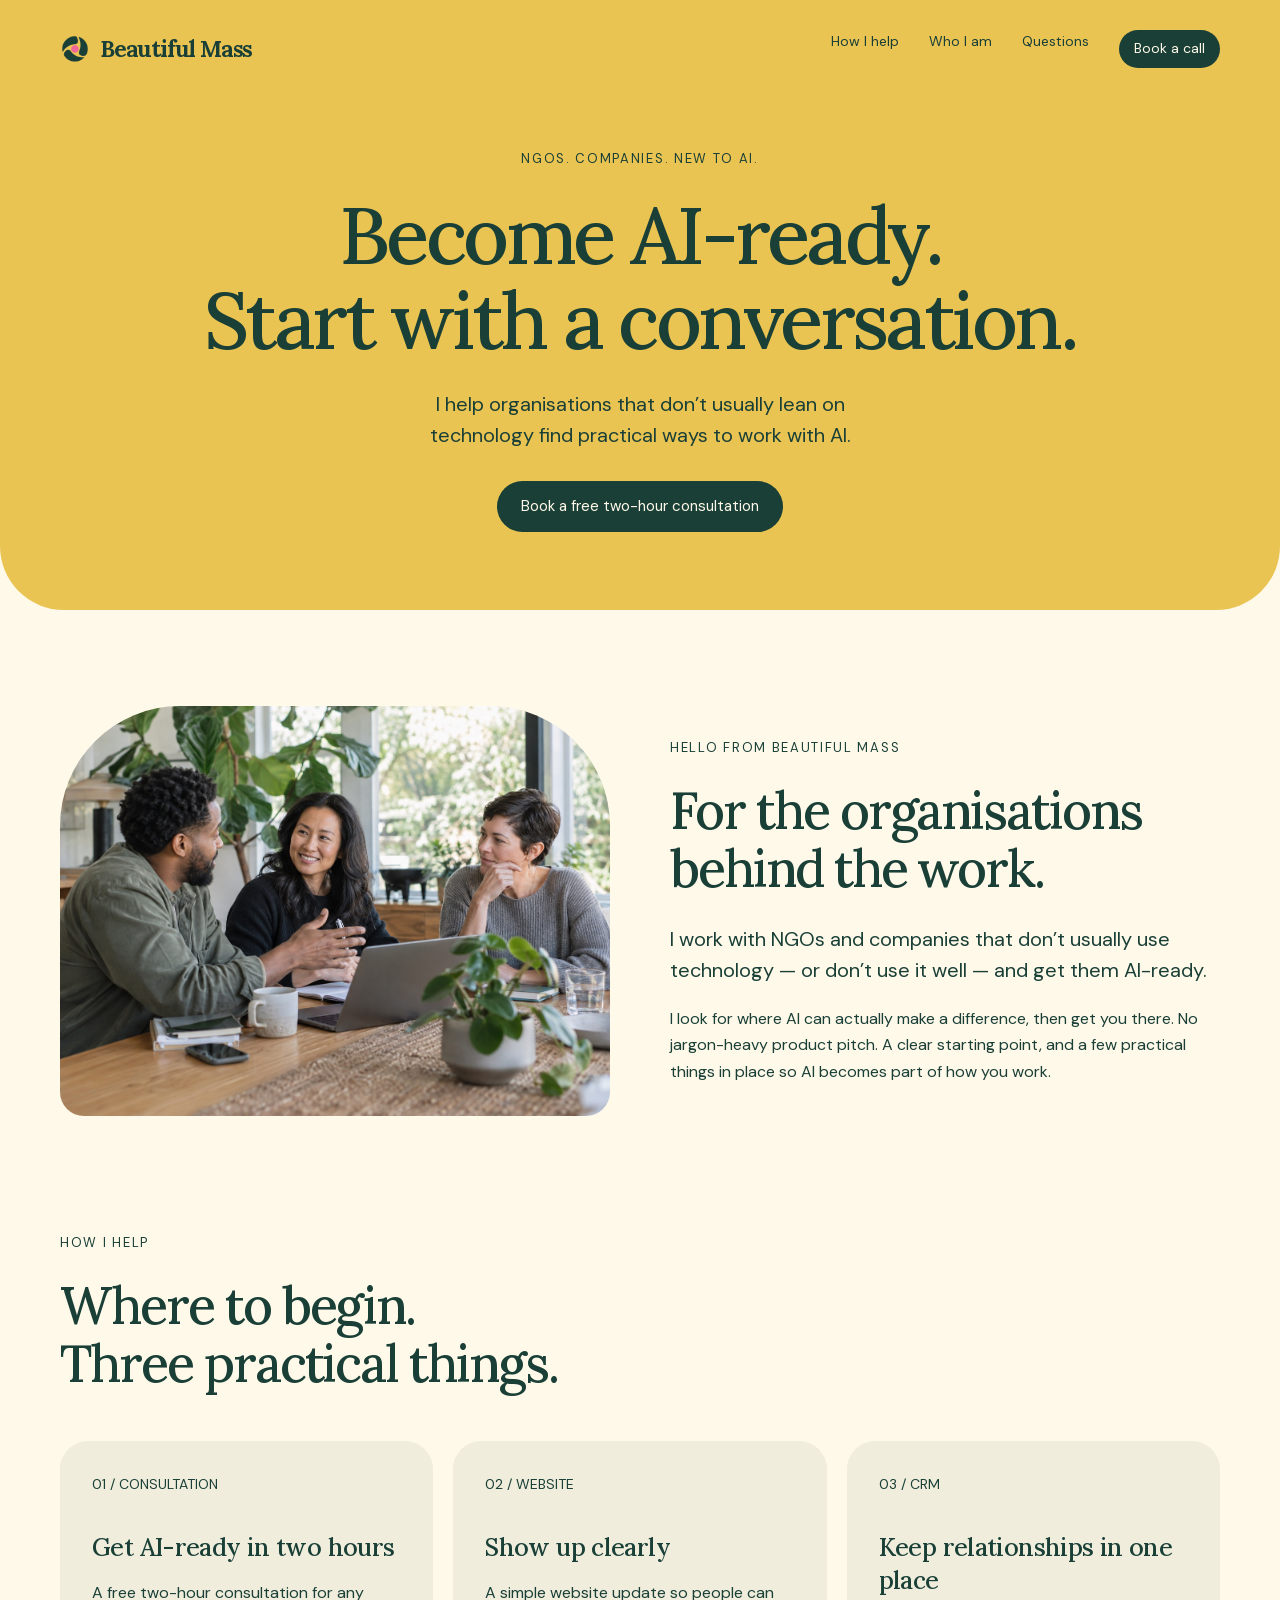
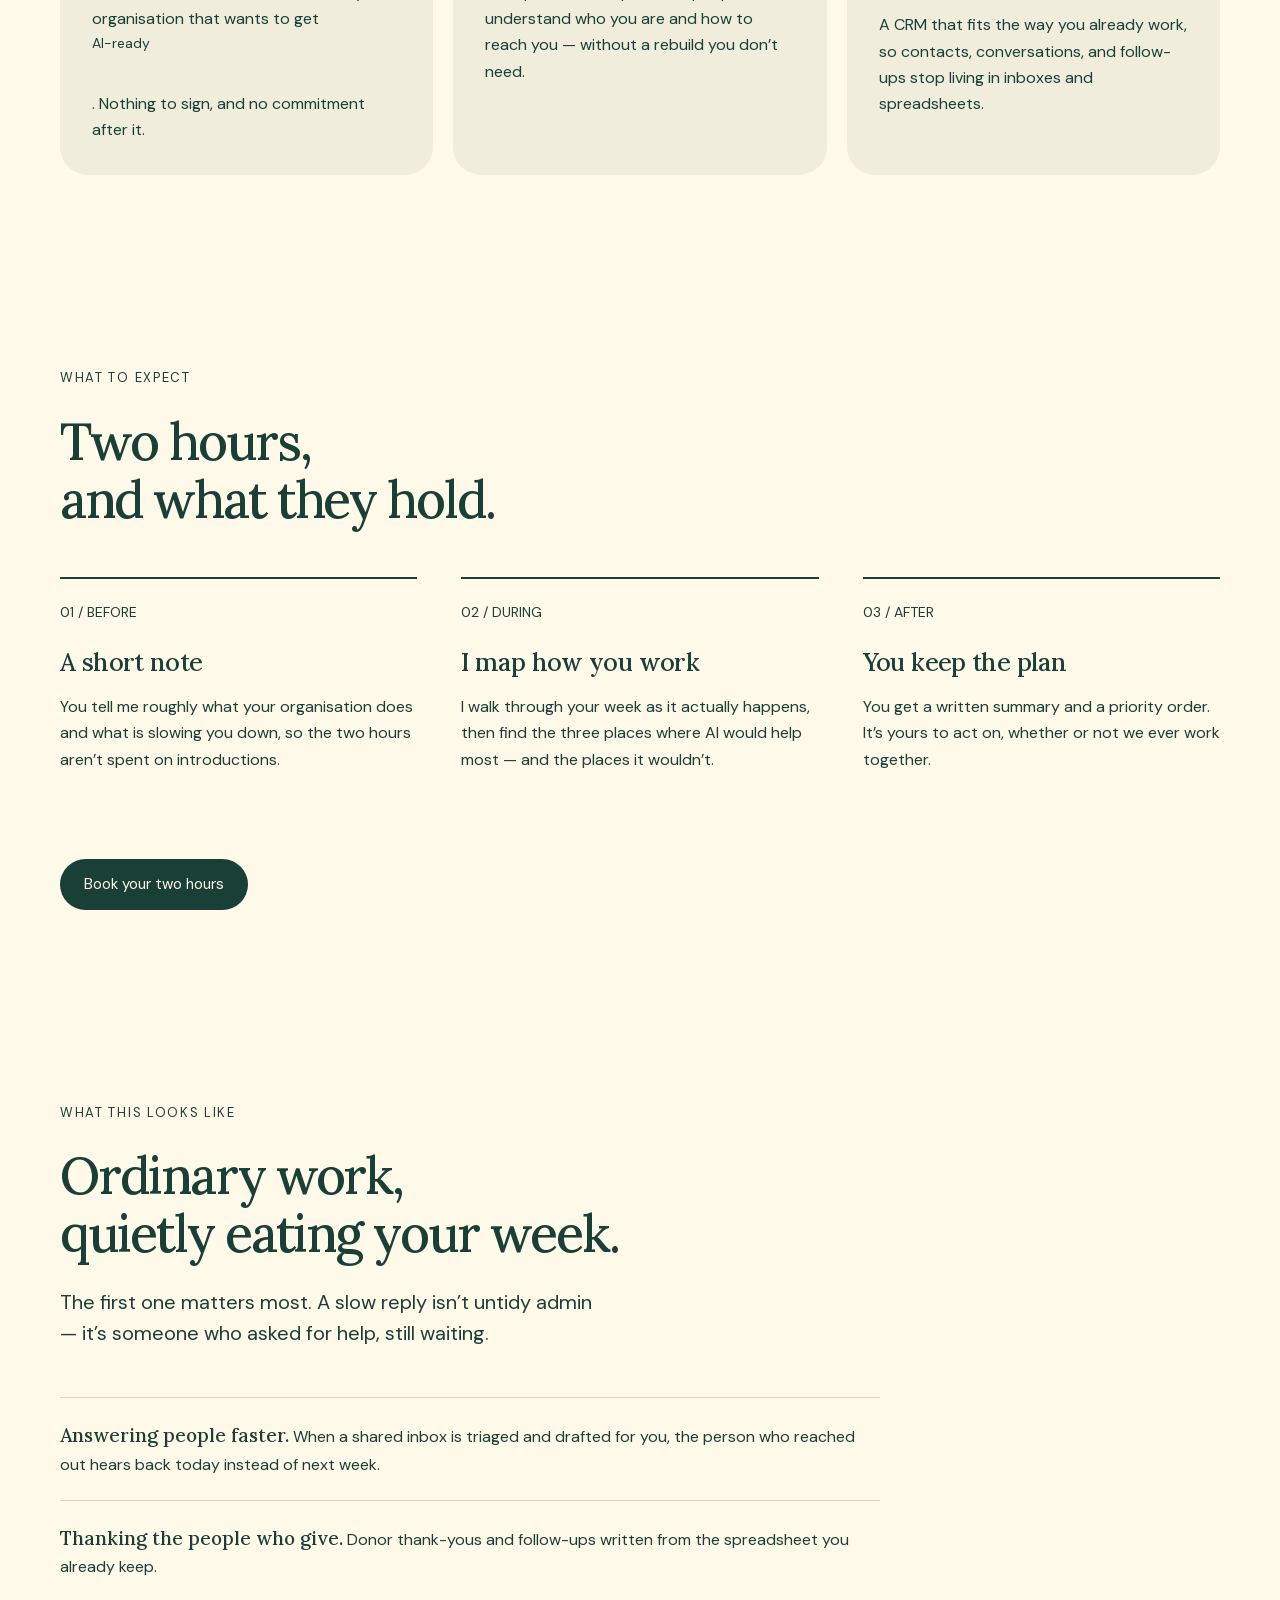
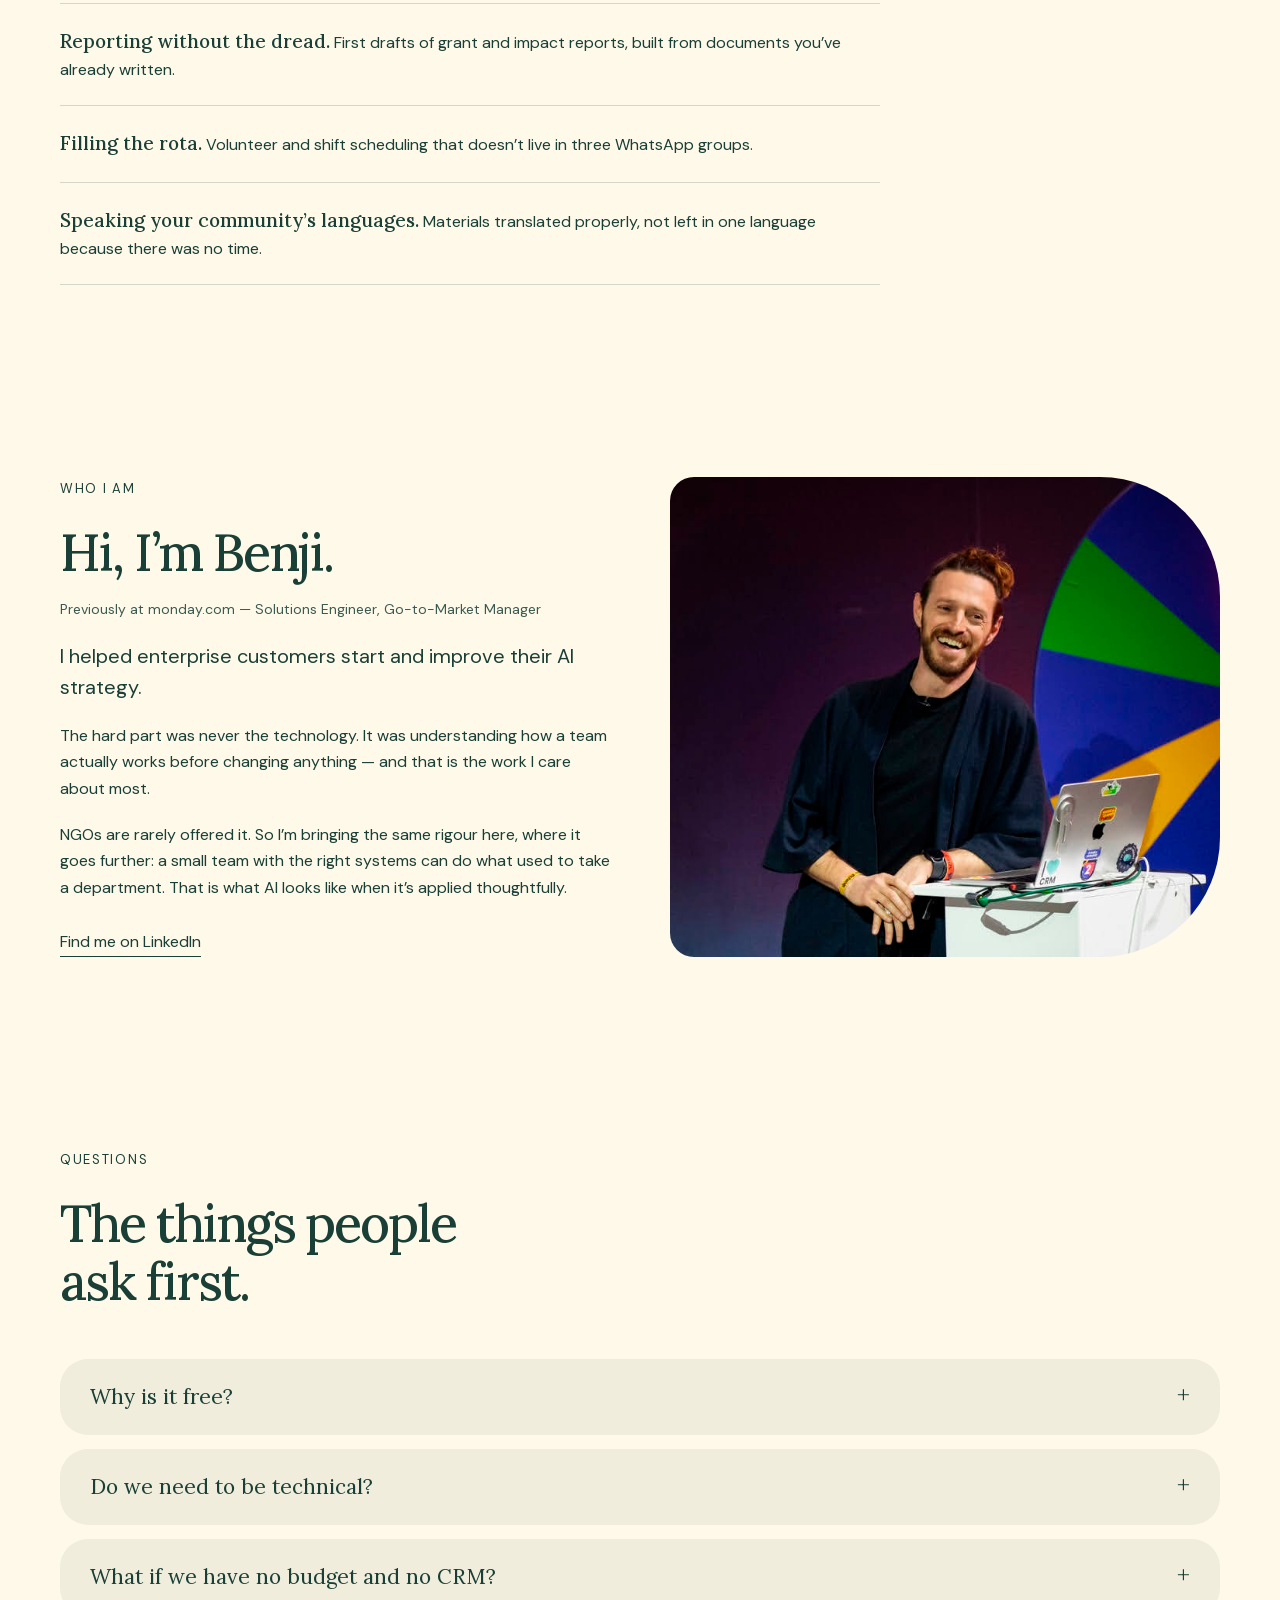
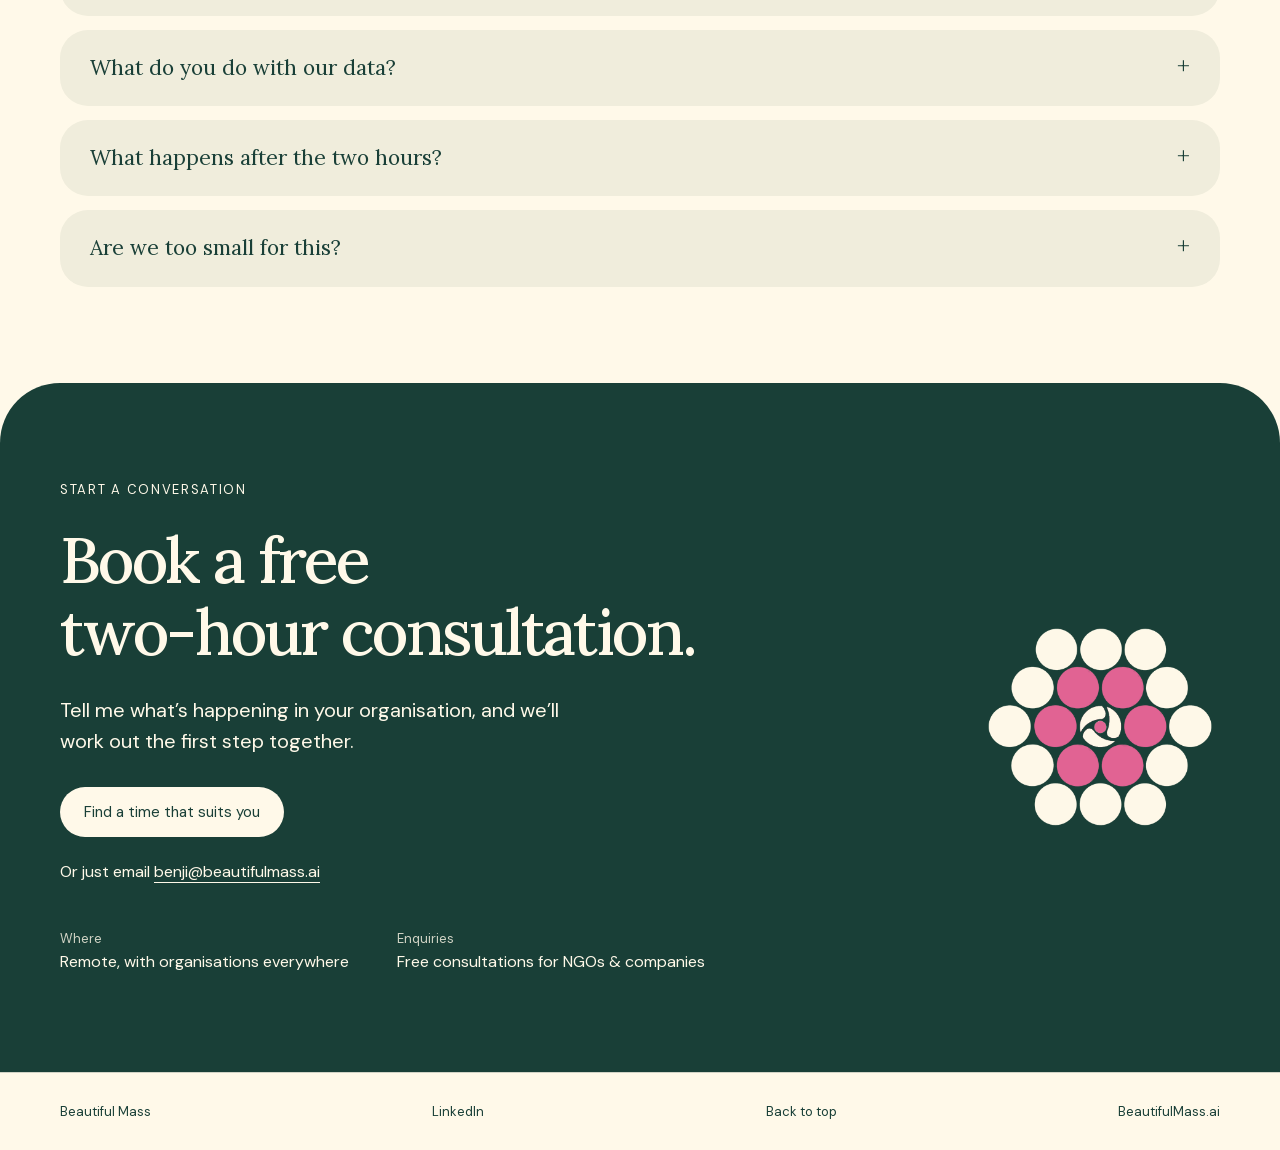
==== commit b7a1cc31: "Stop the contact logo from rendering at its full 780px source size Co-authored-by: ben <benderu.m@gm" ====
--- a/index.html
+++ b/index.html
@@ -166,7 +166,7 @@
             <div><span>Enquiries</span>Free consultations for NGOs &amp; companies</div>
           </div>
         </div>
-        <img class="contact-mark" src="images/logo-hexagon.png" alt="" width="780" height="694" loading="lazy" decoding="async">
+        <img class="contact-mark" src="images/logo-hexagon.png" alt="" width="240" height="213">
       </div>
     </section>
   </main>
--- a/landing.css
+++ b/landing.css
@@ -1 +1 @@
-@font-face{font-family:'Lora';src:url('fonts/lora.woff2') format('woff2');font-weight:100 900;font-display:swap}@font-face{font-family:'DM Sans';src:url('fonts/dm-sans.woff2') format('woff2');font-weight:100 900;font-display:swap}*{box-sizing:border-box}html{scroll-behavior:smooth;scroll-padding-top:24px}body{margin:0;background:var(--canvas);color:var(--ink);font-family:var(--body);font-size:16px;line-height:1.65}a{color:inherit;text-decoration:none}a:hover{text-decoration:underline;text-underline-offset:5px}a:focus-visible{outline:3px solid currentColor;outline-offset:6px}::selection{background:var(--accent);color:var(--surface)}.wrap{width:min(1160px,calc(100% - 96px));margin:auto}header{display:flex;align-items:center;justify-content:space-between;gap:24px;padding:30px 0}.brand{font-family:var(--heading);font-size:23px;font-weight:700;letter-spacing:-1px}nav{display:flex;flex-wrap:wrap;gap:30px;font-size:14px}nav a:last-child{border-bottom:1px solid currentColor}h1,h2,h3,p{margin:0}h1,h2,h3{font-family:var(--heading);font-weight:500}h1{font-size:clamp(52px,6.8vw,88px);line-height:1.07;letter-spacing:-.055em}h2{font-size:clamp(36px,4vw,56px);line-height:1.13;letter-spacing:-.04em}h3{font-size:25px;line-height:1.3;letter-spacing:-.025em}.eyebrow{text-transform:uppercase;font-size:13px;letter-spacing:.13em;display:block;margin-bottom:24px}.lead{font-size:20px;line-height:1.55;max-width:540px}.button{display:inline-flex;align-items:center;justify-content:center;min-height:48px;padding:13px 24px;background:var(--ink);color:var(--canvas);font-size:15px;margin-top:30px}.button:hover{text-decoration:none;filter:brightness(1.2)}.section{padding:96px 0}.section-title{margin-bottom:48px;max-width:720px}.three{display:grid;grid-template-columns:repeat(3,1fr);gap:44px}.three p{margin-top:16px}.split{display:grid;grid-template-columns:1fr 1fr;gap:80px;align-items:start}.split p+p{margin-top:20px}.text-link{display:inline-block;border-bottom:1px solid;margin-top:28px}.contact h2{max-width:780px}.contact .lead{margin-top:26px}.email{display:inline-block;font-size:clamp(20px,3vw,34px);border-bottom:1px solid;margin-top:32px;overflow-wrap:anywhere}.contact-meta{display:flex;gap:48px;margin-top:42px;flex-wrap:wrap}.contact-meta span{display:block;font-size:13px;opacity:.8}footer{padding:28px 0;font-size:13px;border-top:1px solid color-mix(in srgb,var(--ink) 20%,transparent)}.footer-inner{display:flex;justify-content:space-between;gap:24px;flex-wrap:wrap}.photo{display:block;width:100%;object-fit:cover}.sample{font-size:12px}.nb{white-space:nowrap}.skip{position:fixed;top:-100px;left:20px;z-index:10;background:white;color:black;padding:12px}.skip:focus{top:10px}@media(max-width:700px){.wrap{width:calc(100% - 40px)}header{align-items:flex-start;padding:24px 0;gap:20px}nav{gap:12px 18px;justify-content:flex-end;font-size:14px}.brand{font-size:21px;white-space:nowrap}.section{padding:64px 0}.split,.three{grid-template-columns:1fr;gap:32px}h1{font-size:clamp(48px,11vw,68px)}.lead{font-size:18px}.eyebrow{font-size:12px}.contact-meta{gap:24px}body{overflow-wrap:break-word}.section-title{margin-bottom:32px}}@media(prefers-reduced-motion:reduce){html{scroll-behavior:auto}}.brand{font-family:var(--heading);font-size:23px;letter-spacing:-1.2px;display:inline-flex;align-items:center;gap:10px}.brand-mark{width:30px;height:30px;flex:none}.common-top{background:var(--accent);border-radius:0 0 64px 64px}.common-hero{text-align:center;padding:50px 0 78px}.common-hero h1{font-size:clamp(54px,6.2vw,80px);letter-spacing:-.045em}.common-hero .lead{margin:26px auto 0;max-width:510px}.button{border-radius:999px}.common-about{align-items:center;gap:60px}.common-about .photo{height:410px;border-radius:120px 120px 24px 24px}.common-about h2{margin-bottom:26px}.common-who{align-items:center;gap:60px}.common-who .photo{height:480px;border-radius:24px 120px 120px 24px;object-position:38% 12%}.common-who h2{margin-bottom:26px}.common-services{padding-top:20px}.common-services .three{gap:20px}.common-services .three>div{padding:32px;background:#F0EDDC;border-radius:28px}.common-services .three span{display:block;margin-bottom:35px;font-size:14px}.common-contact{background:var(--ink);color:var(--canvas);border-radius:60px 60px 0 0}.common-contact h2{font-size:clamp(40px,5vw,66px)}.contact-grid{display:grid;grid-template-columns:1fr auto;gap:64px;align-items:center}.contact-mark{width:min(380px,38vw);height:auto}nav a.nav-cta{border-bottom:0;background:var(--ink);color:var(--canvas);border-radius:999px;padding:7px 15px}nav a.nav-cta:hover{text-decoration:none;filter:brightness(1.25)}.common-expect .three>div{padding-top:22px;border-top:2px solid var(--ink)}.common-expect .three span{display:block;margin-bottom:22px;font-size:14px}.common-expect .three h3{margin-bottom:12px}.common-expect .cta-row{margin-top:56px}.common-examples .section-title .lead{margin-top:24px}.example-list{list-style:none;margin:0;padding:0}.example-list li{padding:22px 0;border-top:1px solid color-mix(in srgb,var(--ink) 18%,transparent);max-width:820px}.example-list li:last-child{border-bottom:1px solid color-mix(in srgb,var(--ink) 18%,transparent)}.example-list strong{font-family:var(--heading);font-weight:500;font-size:19px}.common-who h2{margin-bottom:16px}.common-who .previously{font-size:14px;margin-bottom:20px;opacity:.85}.common-faq details{background:#F0EDDC;border-radius:var(--radius);padding:24px 30px;margin-top:14px}.common-faq summary{font-family:var(--heading);font-size:21px;line-height:1.35;cursor:pointer;list-style:none;display:flex;justify-content:space-between;align-items:baseline;gap:24px}.common-faq summary::-webkit-details-marker{display:none}.common-faq summary::after{content:'+';font-size:25px;line-height:1;flex:none}.common-faq details[open] summary::after{content:'–'}.common-faq details[open] summary{margin-bottom:16px}.common-faq summary:focus-visible{outline:3px solid currentColor;outline-offset:6px}.common-faq details p{max-width:70ch}.common-contact .button{background:var(--canvas);color:var(--ink)}.or-email{margin-top:22px;font-size:16px}.or-email a{border-bottom:1px solid}@media(max-width:700px){.common-top{border-radius:0 0 36px 36px}.common-hero{padding:38px 0 60px}.common-about .photo{height:330px}.common-who .photo{height:380px;order:-1}.common-contact{border-radius:36px 36px 0 0}.contact-grid{grid-template-columns:1fr;gap:40px}.contact-mark{width:60%;margin:0 auto}.brand{white-space:normal;line-height:1.1}.brand span{max-width:120px}.common-expect .cta-row{margin-top:36px}.common-faq details{padding:20px 22px}.common-faq summary{font-size:19px}.example-list li{padding:18px 0}}+@font-face{font-family:'Lora';src:url('fonts/lora.woff2') format('woff2');font-weight:100 900;font-display:swap}@font-face{font-family:'DM Sans';src:url('fonts/dm-sans.woff2') format('woff2');font-weight:100 900;font-display:swap}*{box-sizing:border-box}html{scroll-behavior:smooth;scroll-padding-top:24px}body{margin:0;background:var(--canvas);color:var(--ink);font-family:var(--body);font-size:16px;line-height:1.65}a{color:inherit;text-decoration:none}a:hover{text-decoration:underline;text-underline-offset:5px}a:focus-visible{outline:3px solid currentColor;outline-offset:6px}::selection{background:var(--accent);color:var(--surface)}.wrap{width:min(1160px,calc(100% - 96px));margin:auto}header{display:flex;align-items:center;justify-content:space-between;gap:24px;padding:30px 0}.brand{font-family:var(--heading);font-size:23px;font-weight:700;letter-spacing:-1px}nav{display:flex;flex-wrap:wrap;gap:30px;font-size:14px}nav a:last-child{border-bottom:1px solid currentColor}h1,h2,h3,p{margin:0}h1,h2,h3{font-family:var(--heading);font-weight:500}h1{font-size:clamp(52px,6.8vw,88px);line-height:1.07;letter-spacing:-.055em}h2{font-size:clamp(36px,4vw,56px);line-height:1.13;letter-spacing:-.04em}h3{font-size:25px;line-height:1.3;letter-spacing:-.025em}.eyebrow{text-transform:uppercase;font-size:13px;letter-spacing:.13em;display:block;margin-bottom:24px}.lead{font-size:20px;line-height:1.55;max-width:540px}.button{display:inline-flex;align-items:center;justify-content:center;min-height:48px;padding:13px 24px;background:var(--ink);color:var(--canvas);font-size:15px;margin-top:30px}.button:hover{text-decoration:none;filter:brightness(1.2)}.section{padding:96px 0}.section-title{margin-bottom:48px;max-width:720px}.three{display:grid;grid-template-columns:repeat(3,1fr);gap:44px}.three p{margin-top:16px}.split{display:grid;grid-template-columns:1fr 1fr;gap:80px;align-items:start}.split p+p{margin-top:20px}.text-link{display:inline-block;border-bottom:1px solid;margin-top:28px}.contact h2{max-width:780px}.contact .lead{margin-top:26px}.email{display:inline-block;font-size:clamp(20px,3vw,34px);border-bottom:1px solid;margin-top:32px;overflow-wrap:anywhere}.contact-meta{display:flex;gap:48px;margin-top:42px;flex-wrap:wrap}.contact-meta span{display:block;font-size:13px;opacity:.8}footer{padding:28px 0;font-size:13px;border-top:1px solid color-mix(in srgb,var(--ink) 20%,transparent)}.footer-inner{display:flex;justify-content:space-between;gap:24px;flex-wrap:wrap}.photo{display:block;width:100%;object-fit:cover}.sample{font-size:12px}.nb{white-space:nowrap}.skip{position:fixed;top:-100px;left:20px;z-index:10;background:white;color:black;padding:12px}.skip:focus{top:10px}@media(max-width:700px){.wrap{width:calc(100% - 40px)}header{align-items:flex-start;padding:24px 0;gap:20px}nav{gap:12px 18px;justify-content:flex-end;font-size:14px}.brand{font-size:21px;white-space:nowrap}.section{padding:64px 0}.split,.three{grid-template-columns:1fr;gap:32px}h1{font-size:clamp(48px,11vw,68px)}.lead{font-size:18px}.eyebrow{font-size:12px}.contact-meta{gap:24px}body{overflow-wrap:break-word}.section-title{margin-bottom:32px}}@media(prefers-reduced-motion:reduce){html{scroll-behavior:auto}}.brand{font-family:var(--heading);font-size:23px;letter-spacing:-1.2px;display:inline-flex;align-items:center;gap:10px}.brand-mark{width:30px;height:30px;flex:none}.common-top{background:var(--accent);border-radius:0 0 64px 64px}.common-hero{text-align:center;padding:50px 0 78px}.common-hero h1{font-size:clamp(54px,6.2vw,80px);letter-spacing:-.045em}.common-hero .lead{margin:26px auto 0;max-width:510px}.button{border-radius:999px}.common-about{align-items:center;gap:60px}.common-about .photo{height:410px;border-radius:120px 120px 24px 24px}.common-about h2{margin-bottom:26px}.common-who{align-items:center;gap:60px}.common-who .photo{height:480px;border-radius:24px 120px 120px 24px;object-position:38% 12%}.common-who h2{margin-bottom:26px}.common-services{padding-top:20px}.common-services .three{gap:20px}.common-services .three>div{padding:32px;background:#F0EDDC;border-radius:28px}.common-services .three span{display:block;margin-bottom:35px;font-size:14px}.common-contact{background:var(--ink);color:var(--canvas);border-radius:60px 60px 0 0}.common-contact h2{font-size:clamp(40px,5vw,66px)}.contact-grid{display:grid;grid-template-columns:minmax(0,1fr) 240px;gap:48px;align-items:center}.contact-mark{display:block;width:240px;max-width:100%;height:auto;justify-self:end}nav a.nav-cta{border-bottom:0;background:var(--ink);color:var(--canvas);border-radius:999px;padding:7px 15px}nav a.nav-cta:hover{text-decoration:none;filter:brightness(1.25)}.common-expect .three>div{padding-top:22px;border-top:2px solid var(--ink)}.common-expect .three span{display:block;margin-bottom:22px;font-size:14px}.common-expect .three h3{margin-bottom:12px}.common-expect .cta-row{margin-top:56px}.common-examples .section-title .lead{margin-top:24px}.example-list{list-style:none;margin:0;padding:0}.example-list li{padding:22px 0;border-top:1px solid color-mix(in srgb,var(--ink) 18%,transparent);max-width:820px}.example-list li:last-child{border-bottom:1px solid color-mix(in srgb,var(--ink) 18%,transparent)}.example-list strong{font-family:var(--heading);font-weight:500;font-size:19px}.common-who h2{margin-bottom:16px}.common-who .previously{font-size:14px;margin-bottom:20px;opacity:.85}.common-faq details{background:#F0EDDC;border-radius:var(--radius);padding:24px 30px;margin-top:14px}.common-faq summary{font-family:var(--heading);font-size:21px;line-height:1.35;cursor:pointer;list-style:none;display:flex;justify-content:space-between;align-items:baseline;gap:24px}.common-faq summary::-webkit-details-marker{display:none}.common-faq summary::after{content:'+';font-size:25px;line-height:1;flex:none}.common-faq details[open] summary::after{content:'–'}.common-faq details[open] summary{margin-bottom:16px}.common-faq summary:focus-visible{outline:3px solid currentColor;outline-offset:6px}.common-faq details p{max-width:70ch}.common-contact .button{background:var(--canvas);color:var(--ink)}.or-email{margin-top:22px;font-size:16px}.or-email a{border-bottom:1px solid}@media(max-width:700px){.common-top{border-radius:0 0 36px 36px}.common-hero{padding:38px 0 60px}.common-about .photo{height:330px}.common-who .photo{height:380px;order:-1}.common-contact{border-radius:36px 36px 0 0}.contact-grid{grid-template-columns:1fr;gap:28px}.contact-mark{width:160px;justify-self:center}.brand{white-space:normal;line-height:1.1}.brand span{max-width:120px}.common-expect .cta-row{margin-top:36px}.common-faq details{padding:20px 22px}.common-faq summary{font-size:19px}.example-list li{padding:18px 0}}
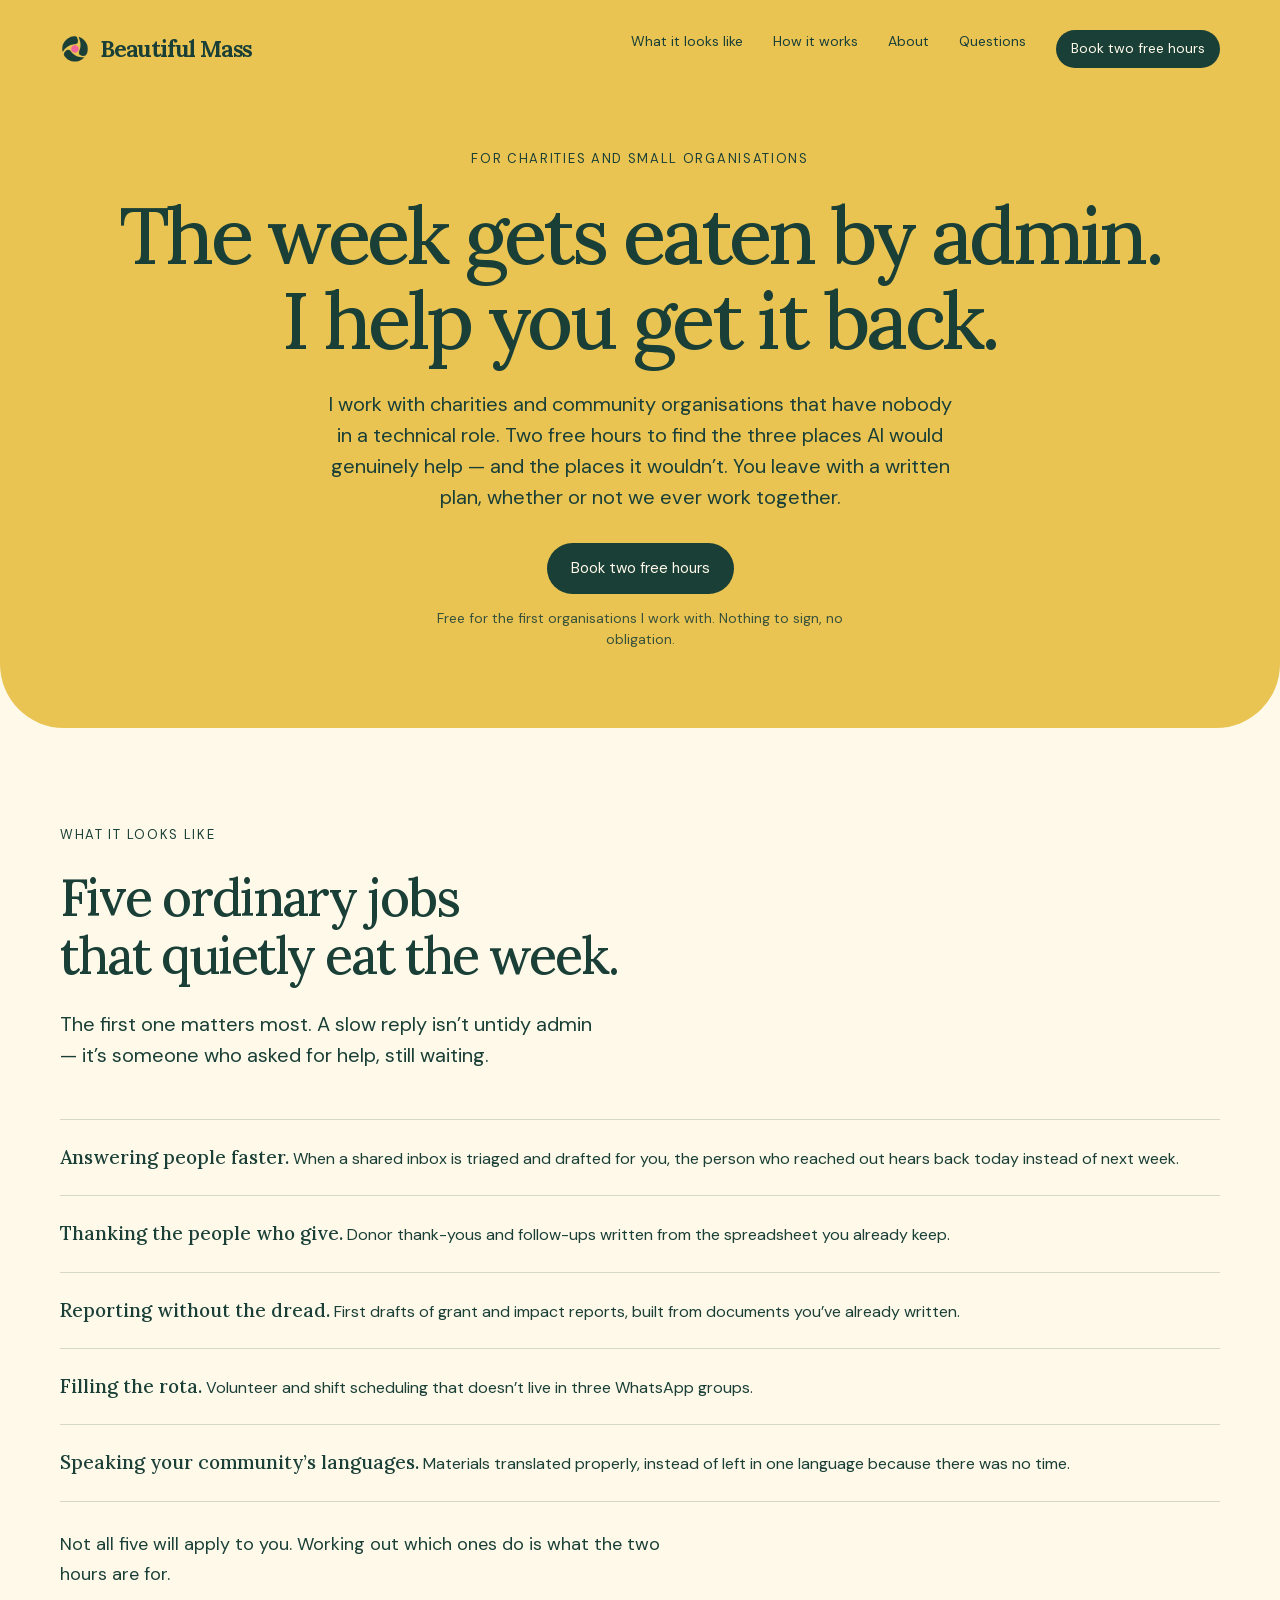
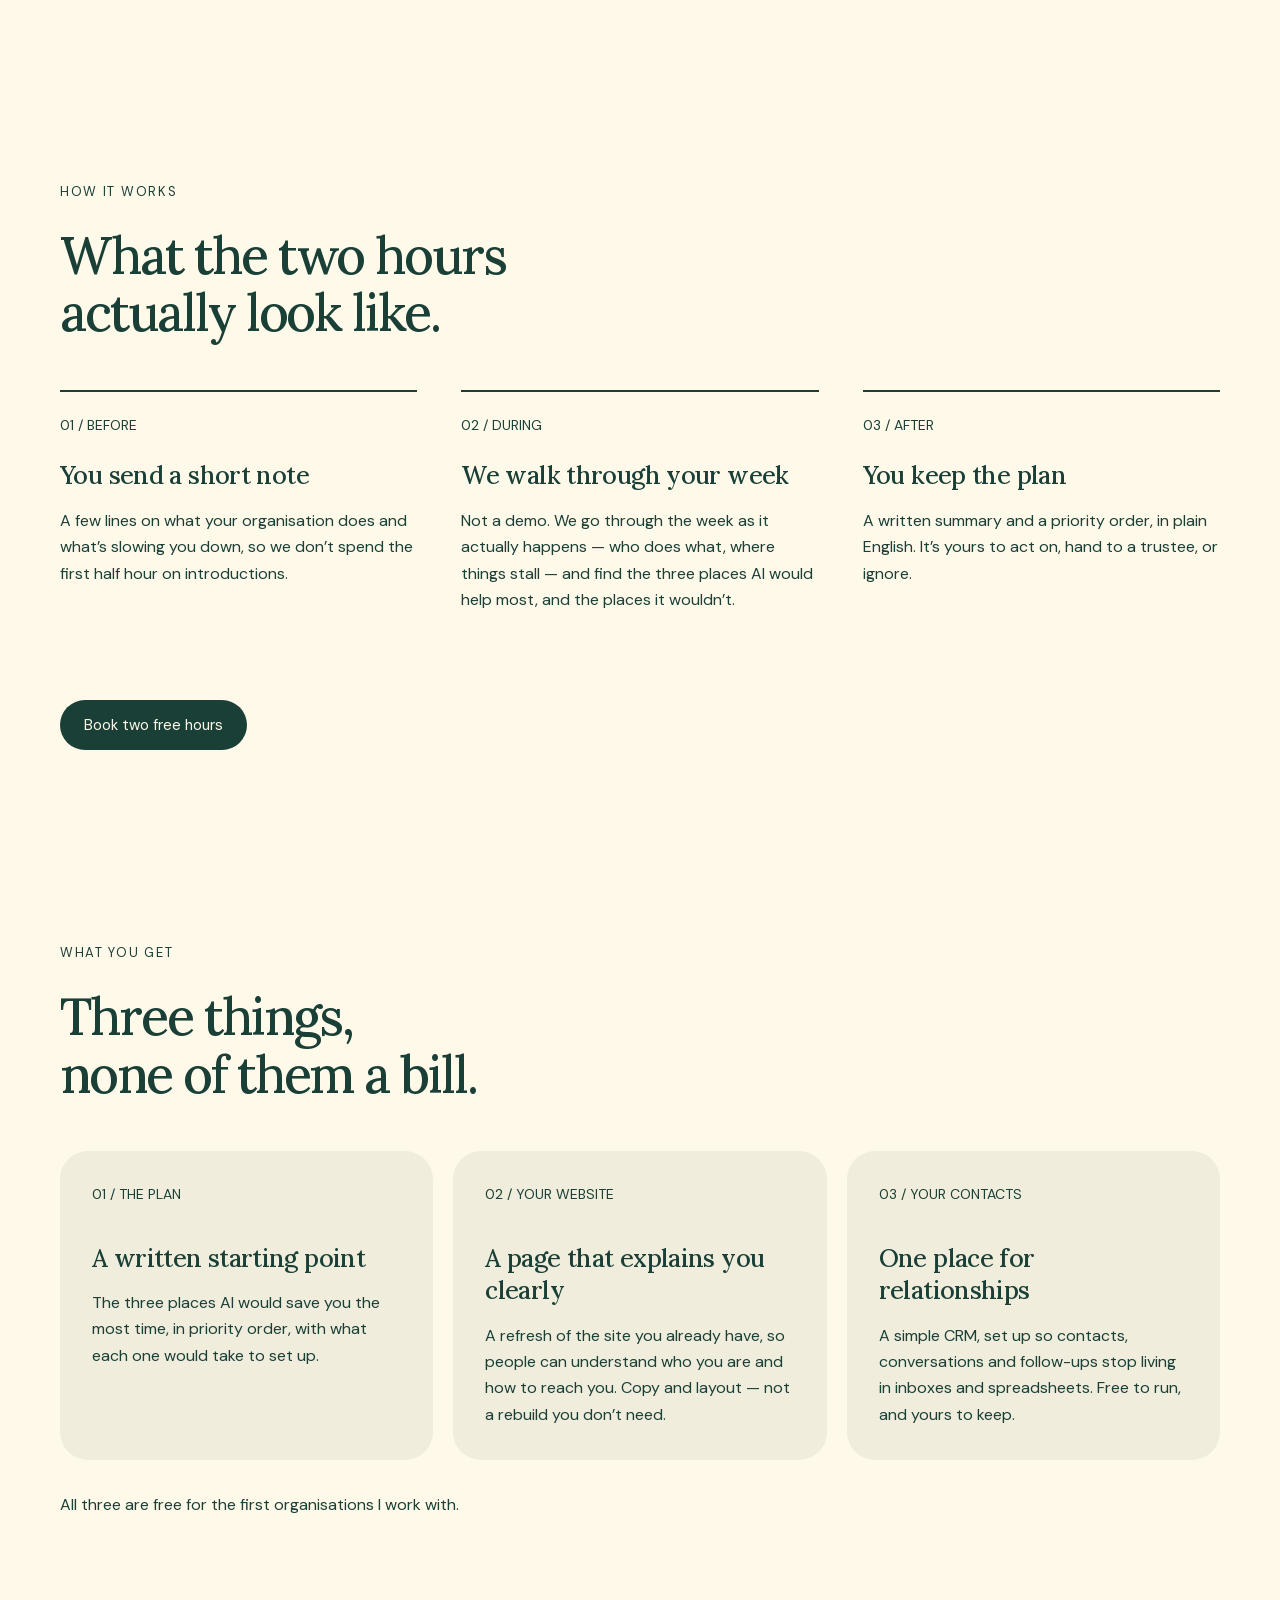
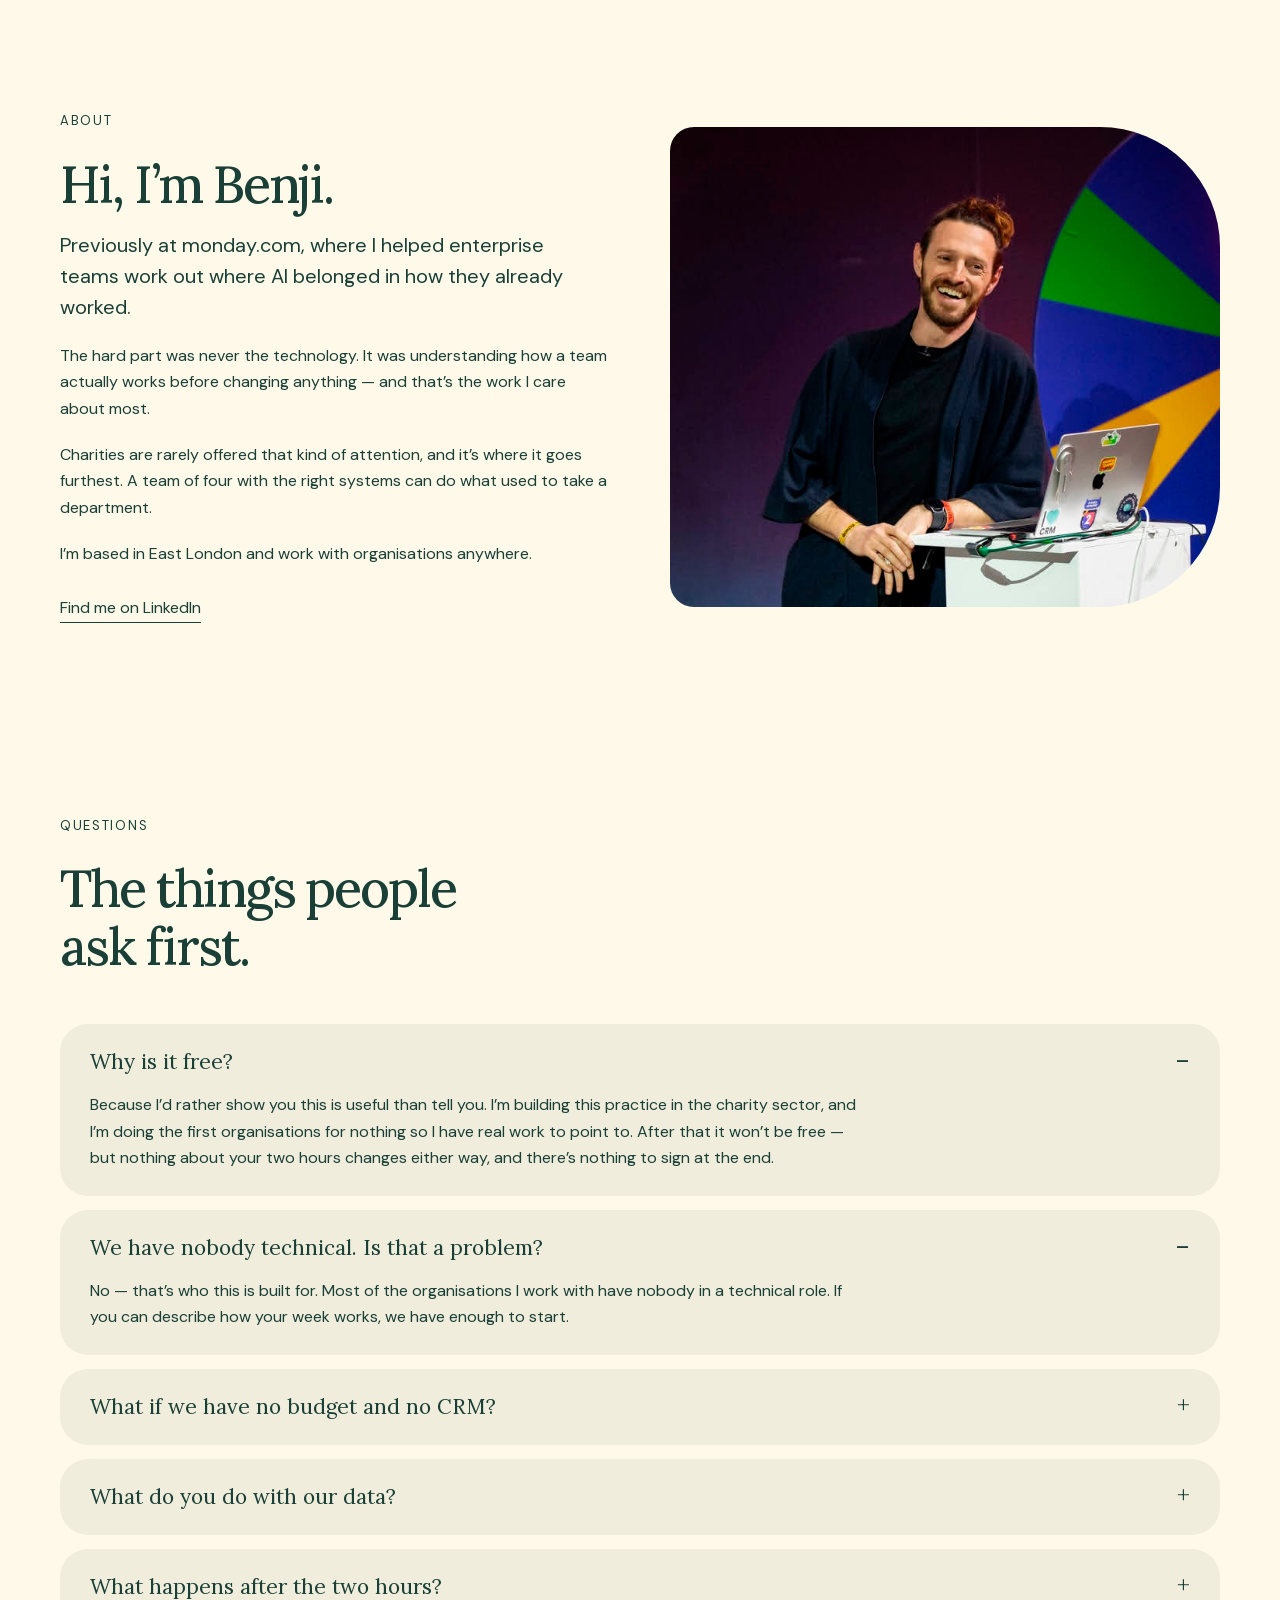
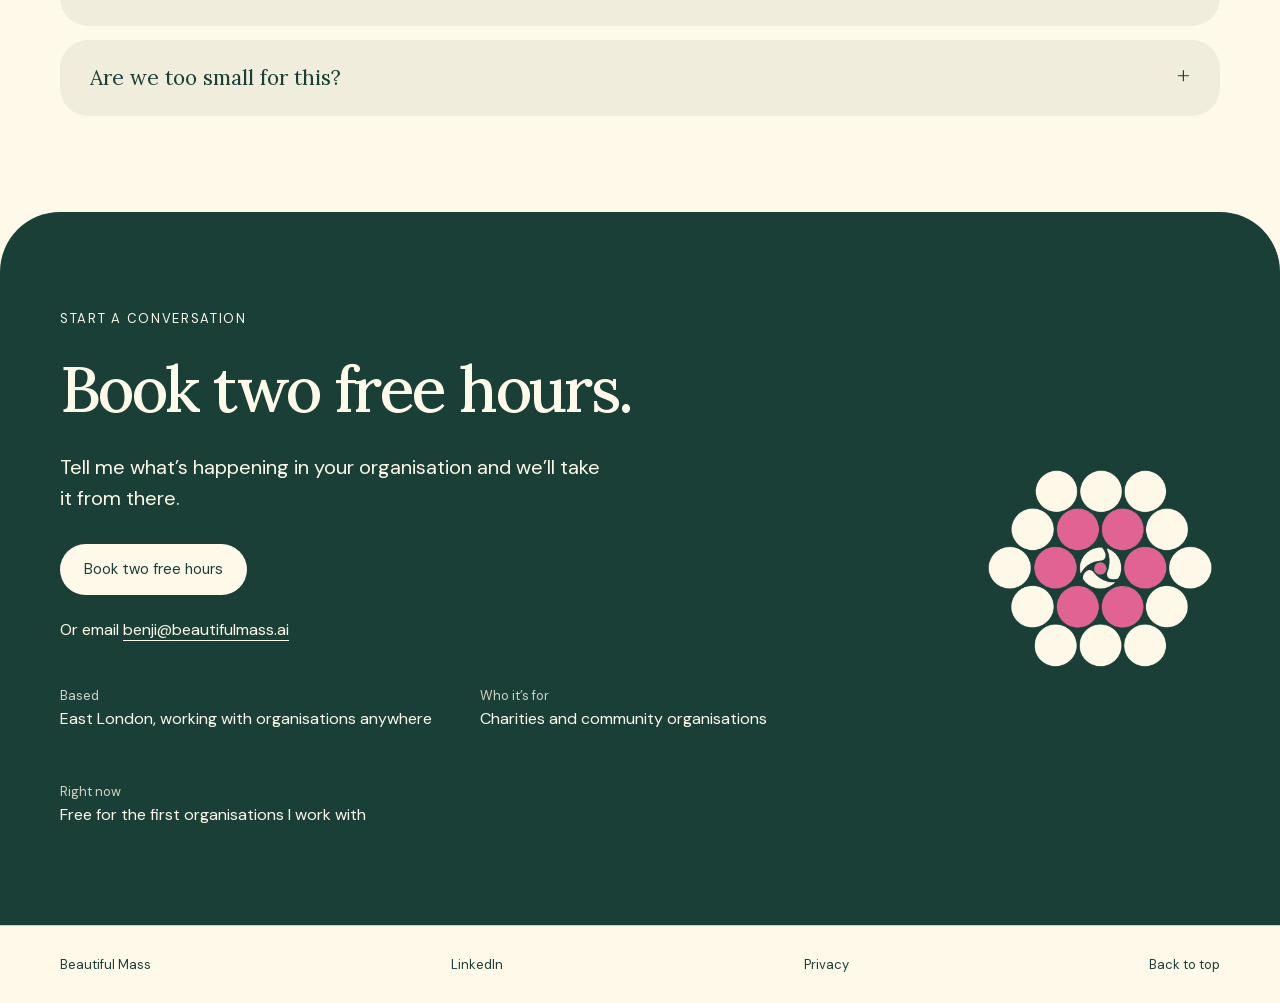
==== commit 825ff831: "Rewrite the landing page to match the copy document Replace the old AI-ready / NGO framing with char" ====
--- a/index.html
+++ b/index.html
@@ -3,8 +3,8 @@
 <head>
   <meta charset="utf-8">
   <meta name="viewport" content="width=device-width, initial-scale=1">
-  <title>Beautiful Mass — become AI-ready</title>
-  <meta name="description" content="Beautiful Mass helps NGOs and companies that don’t usually use technology get AI-ready. Free two-hour consultation, a website update, and a simple CRM.">
+  <title>Beautiful Mass — less admin for small charities</title>
+  <meta name="description" content="I help charities and community organisations that have nobody technical find the few places AI genuinely saves time. Two free hours, and a written plan you keep.">
   <link rel="icon" href="favicon.ico" sizes="any">
   <link rel="icon" type="image/png" sizes="96x96" href="favicon.png">
   <link rel="apple-touch-icon" href="apple-touch-icon.png">
@@ -21,86 +21,26 @@
         <span>Beautiful Mass</span>
       </a>
       <nav aria-label="Main navigation">
-        <a href="#services">How I help</a>
-        <a href="#who">Who I am</a>
+        <a href="#looks">What it looks like</a>
+        <a href="#how">How it works</a>
+        <a href="#about">About</a>
         <a href="#faq">Questions</a>
-        <a class="nav-cta" href="https://calendar.google.com/appointments/schedules/AcZssZ32wMIzgK7hKkcmCmwB9IZvWZVBrjEKwWDPUhQcUgIzcpBM7vDIfPozn4z1iTFO0TAUA7M_w3wO" target="_blank" rel="noopener">Book a call</a>
+        <a class="nav-cta" href="https://calendar.google.com/appointments/schedules/AcZssZ32wMIzgK7hKkcmCmwB9IZvWZVBrjEKwWDPUhQcUgIzcpBM7vDIfPozn4z1iTFO0TAUA7M_w3wO" target="_blank" rel="noopener">Book two free hours</a>
       </nav>
     </header>
     <section class="common-hero wrap">
-      <span class="eyebrow">NGOs. Companies. New to AI.</span>
-      <h1>Become <span class="nb">AI-ready</span>.<br>Start with a conversation.</h1>
-      <p class="lead">I help organisations that don’t usually lean on technology find practical ways to work with AI.</p>
-      <a class="button" href="https://calendar.google.com/appointments/schedules/AcZssZ32wMIzgK7hKkcmCmwB9IZvWZVBrjEKwWDPUhQcUgIzcpBM7vDIfPozn4z1iTFO0TAUA7M_w3wO" target="_blank" rel="noopener">Book a free two-hour consultation</a>
+      <span class="eyebrow">For charities and small organisations</span>
+      <h1>The week gets eaten by admin.<br>I help you get it back.</h1>
+      <p class="lead">I work with charities and community organisations that have nobody in a technical role. Two free hours to find the three places AI would genuinely help — and the places it wouldn’t. You leave with a written plan, whether or not we ever work together.</p>
+      <a class="button" href="https://calendar.google.com/appointments/schedules/AcZssZ32wMIzgK7hKkcmCmwB9IZvWZVBrjEKwWDPUhQcUgIzcpBM7vDIfPozn4z1iTFO0TAUA7M_w3wO" target="_blank" rel="noopener">Book two free hours</a>
+      <p class="hero-note">Free for the first organisations I work with. Nothing to sign, no obligation.</p>
     </section>
   </div>
   <main id="main">
-    <section id="about" class="section wrap split common-about">
-      <img class="photo" src="images/people.jpg" alt="Three colleagues talking around a laptop at a table in a bright workspace" width="1536" height="1024" decoding="async">
-      <div>
-        <span class="eyebrow">Hello from Beautiful Mass</span>
-        <h2>For the organisations<br>behind the work.</h2>
-        <p class="lead">I work with NGOs and companies that don’t usually use technology — or don’t use it well — and get them <span class="nb">AI-ready</span>.</p>
-        <p>I look for where AI can actually make a difference, then get you there. No jargon-heavy product pitch. A clear starting point, and a few practical things in place so AI becomes part of how you work.</p>
-      </div>
-    </section>
-    <section id="services" class="section common-services">
-      <div class="wrap">
-        <div class="section-title">
-          <span class="eyebrow">How I help</span>
-          <h2>Where to begin.<br>Three practical things.</h2>
-        </div>
-        <div class="three">
-          <div>
-            <span>01 / CONSULTATION</span>
-            <h3>Get AI-ready in two hours</h3>
-            <p>A free two-hour consultation for any organisation that wants to get <span class="nb">AI-ready</span>. Nothing to sign, and no commitment after it.</p>
-          </div>
-          <div>
-            <span>02 / WEBSITE</span>
-            <h3>Show up clearly</h3>
-            <p>A simple website update so people can understand who you are and how to reach you — without a rebuild you don’t need.</p>
-          </div>
-          <div>
-            <span>03 / CRM</span>
-            <h3>Keep relationships in one place</h3>
-            <p>A CRM that fits the way you already work, so contacts, conversations, and follow-ups stop living in inboxes and spreadsheets.</p>
-          </div>
-        </div>
-      </div>
-    </section>
-    <section id="expect" class="section common-expect">
-      <div class="wrap">
-        <div class="section-title">
-          <span class="eyebrow">What to expect</span>
-          <h2>Two hours,<br>and what they hold.</h2>
-        </div>
-        <div class="three">
-          <div>
-            <span>01 / BEFORE</span>
-            <h3>A short note</h3>
-            <p>You tell me roughly what your organisation does and what is slowing you down, so the two hours aren’t spent on introductions.</p>
-          </div>
-          <div>
-            <span>02 / DURING</span>
-            <h3>I map how you work</h3>
-            <p>I walk through your week as it actually happens, then find the three places where AI would help most — and the places it wouldn’t.</p>
-          </div>
-          <div>
-            <span>03 / AFTER</span>
-            <h3>You keep the plan</h3>
-            <p>You get a written summary and a priority order. It’s yours to act on, whether or not we ever work together.</p>
-          </div>
-        </div>
-        <div class="cta-row">
-          <a class="button" href="https://calendar.google.com/appointments/schedules/AcZssZ32wMIzgK7hKkcmCmwB9IZvWZVBrjEKwWDPUhQcUgIzcpBM7vDIfPozn4z1iTFO0TAUA7M_w3wO" target="_blank" rel="noopener">Book your two hours</a>
-        </div>
-      </div>
-    </section>
-    <section id="examples" class="section wrap common-examples">
+    <section id="looks" class="section wrap common-examples">
       <div class="section-title">
-        <span class="eyebrow">What this looks like</span>
-        <h2>Ordinary work,<br>quietly eating your week.</h2>
+        <span class="eyebrow">What it looks like</span>
+        <h2>Five ordinary jobs<br>that quietly eat the week.</h2>
         <p class="lead">The first one matters most. A slow reply isn’t untidy admin — it’s someone who asked for help, still waiting.</p>
       </div>
       <ul class="example-list">
@@ -108,62 +48,118 @@
         <li><strong>Thanking the people who give.</strong> Donor thank-yous and follow-ups written from the spreadsheet you already keep.</li>
         <li><strong>Reporting without the dread.</strong> First drafts of grant and impact reports, built from documents you’ve already written.</li>
         <li><strong>Filling the rota.</strong> Volunteer and shift scheduling that doesn’t live in three WhatsApp groups.</li>
-        <li><strong>Speaking your community’s languages.</strong> Materials translated properly, not left in one language because there was no time.</li>
+        <li><strong>Speaking your community’s languages.</strong> Materials translated properly, instead of left in one language because there was no time.</li>
       </ul>
+      <p class="example-close">Not all five will apply to you. Working out which ones do is what the two hours are for.</p>
     </section>
-    <section id="who" class="section wrap split common-who">
+    <section id="how" class="section common-expect">
+      <div class="wrap">
+        <div class="section-title">
+          <span class="eyebrow">How it works</span>
+          <h2>What the two hours<br>actually look like.</h2>
+        </div>
+        <div class="three">
+          <div>
+            <span>01 / BEFORE</span>
+            <h3>You send a short note</h3>
+            <p>A few lines on what your organisation does and what’s slowing you down, so we don’t spend the first half hour on introductions.</p>
+          </div>
+          <div>
+            <span>02 / DURING</span>
+            <h3>We walk through your week</h3>
+            <p>Not a demo. We go through the week as it actually happens — who does what, where things stall — and find the three places AI would help most, and the places it wouldn’t.</p>
+          </div>
+          <div>
+            <span>03 / AFTER</span>
+            <h3>You keep the plan</h3>
+            <p>A written summary and a priority order, in plain English. It’s yours to act on, hand to a trustee, or ignore.</p>
+          </div>
+        </div>
+        <div class="cta-row">
+          <a class="button" href="https://calendar.google.com/appointments/schedules/AcZssZ32wMIzgK7hKkcmCmwB9IZvWZVBrjEKwWDPUhQcUgIzcpBM7vDIfPozn4z1iTFO0TAUA7M_w3wO" target="_blank" rel="noopener">Book two free hours</a>
+        </div>
+      </div>
+    </section>
+    <section id="get" class="section common-services">
+      <div class="wrap">
+        <div class="section-title">
+          <span class="eyebrow">What you get</span>
+          <h2>Three things,<br>none of them a bill.</h2>
+        </div>
+        <div class="three">
+          <div>
+            <span>01 / THE PLAN</span>
+            <h3>A written starting point</h3>
+            <p>The three places AI would save you the most time, in priority order, with what each one would take to set up.</p>
+          </div>
+          <div>
+            <span>02 / YOUR WEBSITE</span>
+            <h3>A page that explains you clearly</h3>
+            <p>A refresh of the site you already have, so people can understand who you are and how to reach you. Copy and layout — not a rebuild you don’t need.</p>
+          </div>
+          <div>
+            <span>03 / YOUR CONTACTS</span>
+            <h3>One place for relationships</h3>
+            <p>A simple CRM, set up so contacts, conversations and follow-ups stop living in inboxes and spreadsheets. Free to run, and yours to keep.</p>
+          </div>
+        </div>
+        <p class="cards-note">All three are free for the first organisations I work with.</p>
+      </div>
+    </section>
+    <section id="about" class="section wrap split common-who">
       <div>
-        <span class="eyebrow">Who I am</span>
+        <span class="eyebrow">About</span>
         <h2>Hi, I’m Benji.</h2>
-        <p class="previously">Previously at monday.com — Solutions Engineer, Go-to-Market Manager</p>
-        <p class="lead">I helped enterprise customers start and improve their AI strategy.</p>
-        <p>The hard part was never the technology. It was understanding how a team actually works before changing anything — and that is the work I care about most.</p>
-        <p>NGOs are rarely offered it. So I’m bringing the same rigour here, where it goes further: a small team with the right systems can do what used to take a department. That is what AI looks like when it’s applied thoughtfully.</p>
+        <p class="lead">Previously at monday.com, where I helped enterprise teams work out where AI belonged in how they already worked.</p>
+        <p>The hard part was never the technology. It was understanding how a team actually works before changing anything — and that’s the work I care about most.</p>
+        <p>Charities are rarely offered that kind of attention, and it’s where it goes furthest. A team of four with the right systems can do what used to take a department.</p>
+        <p>I’m based in East London and work with organisations anywhere.</p>
         <a class="text-link" href="https://www.linkedin.com/in/benjamin-poliak/" target="_blank" rel="noopener">Find me on LinkedIn</a>
       </div>
-      <img class="photo" src="images/benji.jpg" alt="Benji smiling on stage beside a laptop" width="709" height="620" loading="lazy" decoding="async">
+      <img class="photo" src="images/benji.jpg" alt="Benji speaking on stage beside a laptop" width="709" height="620" loading="lazy" decoding="async">
     </section>
     <section id="faq" class="section wrap common-faq">
       <div class="section-title">
         <span class="eyebrow">Questions</span>
         <h2>The things people<br>ask first.</h2>
       </div>
-      <details>
+      <details open>
         <summary>Why is it free?</summary>
-        <p>Because I’d rather show you this is useful than tell you. I’m building this practice in the non-profit space, and two hours of my time is a fair price for finding out whether AI is worth yours. There’s nothing to sign and no obligation at the end.</p>
+        <p>Because I’d rather show you this is useful than tell you. I’m building this practice in the charity sector, and I’m doing the first organisations for nothing so I have real work to point to. After that it won’t be free — but nothing about your two hours changes either way, and there’s nothing to sign at the end.</p>
       </details>
-      <details>
-        <summary>Do we need to be technical?</summary>
-        <p>No. Most of the organisations this is built for have nobody in a technical role, and that’s the point. If you can describe how your week works, we have enough to start.</p>
+      <details open>
+        <summary>We have nobody technical. Is that a problem?</summary>
+        <p>No — that’s who this is built for. Most of the organisations I work with have nobody in a technical role. If you can describe how your week works, we have enough to start.</p>
       </details>
       <details>
         <summary>What if we have no budget and no CRM?</summary>
-        <p>That’s the usual starting position. The consultation, the website update, and the simple CRM are free, and anything we set up is chosen so a small organisation can actually keep running it.</p>
+        <p>That’s the usual starting position, and it’s fine. Everything described here is free, and anything I set up is chosen so a small organisation can keep running it without me and without paying for it.</p>
       </details>
       <details>
         <summary>What do you do with our data?</summary>
-        <p>In the consultation I only need to understand how you work, not to see your records. If we go further and I do need access to something real, we agree in writing what I can see before I see it.</p>
+        <p>In the two hours I only need to understand how you work — I don’t need to see your records, your donor list or your case files. If we go further and I do need access to something real, we agree in writing what I can see before I see it. <a href="privacy.html">Privacy policy</a>.</p>
       </details>
       <details>
         <summary>What happens after the two hours?</summary>
-        <p>You keep the written summary and priorities, and you’re free to stop there and run with it yourself. If you’d like help putting it in place, that’s a separate conversation we’d both have to agree to — the free session isn’t a sales meeting in disguise.</p>
+        <p>You keep the written summary and the priority order. If you want help with any of it, we talk about that separately. If you’d rather take the plan and do it yourself, or do nothing at all, that’s a fine outcome.</p>
       </details>
       <details>
         <summary>Are we too small for this?</summary>
-        <p>Small is where this works best. Fewer people means fewer approvals, so a change you decide on this week is a change you are actually running next week. There’s no minimum size or budget to book a call.</p>
+        <p>Small is the point. The smaller the team, the more of the week admin takes, and the more difference a few systems make. If you’re two people and a spreadsheet, you’re exactly who this is for.</p>
       </details>
     </section>
     <section id="contact" class="section contact common-contact">
       <div class="wrap contact-grid">
         <div>
           <span class="eyebrow">Start a conversation</span>
-          <h2>Book a free<br>two-hour consultation.</h2>
-          <p class="lead">Tell me what’s happening in your organisation, and we’ll work out the first step together.</p>
-          <a class="button" href="https://calendar.google.com/appointments/schedules/AcZssZ32wMIzgK7hKkcmCmwB9IZvWZVBrjEKwWDPUhQcUgIzcpBM7vDIfPozn4z1iTFO0TAUA7M_w3wO" target="_blank" rel="noopener">Find a time that suits you</a>
-          <p class="or-email">Or just email <a href="mailto:benji@beautifulmass.ai">benji@beautifulmass.ai</a></p>
+          <h2>Book two free hours.</h2>
+          <p class="lead">Tell me what’s happening in your organisation and we’ll take it from there.</p>
+          <a class="button" href="https://calendar.google.com/appointments/schedules/AcZssZ32wMIzgK7hKkcmCmwB9IZvWZVBrjEKwWDPUhQcUgIzcpBM7vDIfPozn4z1iTFO0TAUA7M_w3wO" target="_blank" rel="noopener">Book two free hours</a>
+          <p class="or-email">Or email <a href="mailto:benji@beautifulmass.ai">benji@beautifulmass.ai</a></p>
           <div class="contact-meta">
-            <div><span>Where</span>Remote, with organisations everywhere</div>
-            <div><span>Enquiries</span>Free consultations for NGOs &amp; companies</div>
+            <div><span>Based</span>East London, working with organisations anywhere</div>
+            <div><span>Who it’s for</span>Charities and community organisations</div>
+            <div><span>Right now</span>Free for the first organisations I work with</div>
           </div>
         </div>
         <img class="contact-mark" src="images/logo-hexagon.png" alt="" width="240" height="213">
@@ -174,8 +170,8 @@
     <div class="wrap footer-inner">
       <span>Beautiful Mass</span>
       <a href="https://www.linkedin.com/in/benjamin-poliak/" target="_blank" rel="noopener">LinkedIn</a>
+      <a href="privacy.html">Privacy</a>
       <a href="#home">Back to top</a>
-      <span>BeautifulMass.ai</span>
     </div>
   </footer>
 </body>
--- a/landing.css
+++ b/landing.css
@@ -1 +1 @@
-@font-face{font-family:'Lora';src:url('fonts/lora.woff2') format('woff2');font-weight:100 900;font-display:swap}@font-face{font-family:'DM Sans';src:url('fonts/dm-sans.woff2') format('woff2');font-weight:100 900;font-display:swap}*{box-sizing:border-box}html{scroll-behavior:smooth;scroll-padding-top:24px}body{margin:0;background:var(--canvas);color:var(--ink);font-family:var(--body);font-size:16px;line-height:1.65}a{color:inherit;text-decoration:none}a:hover{text-decoration:underline;text-underline-offset:5px}a:focus-visible{outline:3px solid currentColor;outline-offset:6px}::selection{background:var(--accent);color:var(--surface)}.wrap{width:min(1160px,calc(100% - 96px));margin:auto}header{display:flex;align-items:center;justify-content:space-between;gap:24px;padding:30px 0}.brand{font-family:var(--heading);font-size:23px;font-weight:700;letter-spacing:-1px}nav{display:flex;flex-wrap:wrap;gap:30px;font-size:14px}nav a:last-child{border-bottom:1px solid currentColor}h1,h2,h3,p{margin:0}h1,h2,h3{font-family:var(--heading);font-weight:500}h1{font-size:clamp(52px,6.8vw,88px);line-height:1.07;letter-spacing:-.055em}h2{font-size:clamp(36px,4vw,56px);line-height:1.13;letter-spacing:-.04em}h3{font-size:25px;line-height:1.3;letter-spacing:-.025em}.eyebrow{text-transform:uppercase;font-size:13px;letter-spacing:.13em;display:block;margin-bottom:24px}.lead{font-size:20px;line-height:1.55;max-width:540px}.button{display:inline-flex;align-items:center;justify-content:center;min-height:48px;padding:13px 24px;background:var(--ink);color:var(--canvas);font-size:15px;margin-top:30px}.button:hover{text-decoration:none;filter:brightness(1.2)}.section{padding:96px 0}.section-title{margin-bottom:48px;max-width:720px}.three{display:grid;grid-template-columns:repeat(3,1fr);gap:44px}.three p{margin-top:16px}.split{display:grid;grid-template-columns:1fr 1fr;gap:80px;align-items:start}.split p+p{margin-top:20px}.text-link{display:inline-block;border-bottom:1px solid;margin-top:28px}.contact h2{max-width:780px}.contact .lead{margin-top:26px}.email{display:inline-block;font-size:clamp(20px,3vw,34px);border-bottom:1px solid;margin-top:32px;overflow-wrap:anywhere}.contact-meta{display:flex;gap:48px;margin-top:42px;flex-wrap:wrap}.contact-meta span{display:block;font-size:13px;opacity:.8}footer{padding:28px 0;font-size:13px;border-top:1px solid color-mix(in srgb,var(--ink) 20%,transparent)}.footer-inner{display:flex;justify-content:space-between;gap:24px;flex-wrap:wrap}.photo{display:block;width:100%;object-fit:cover}.sample{font-size:12px}.nb{white-space:nowrap}.skip{position:fixed;top:-100px;left:20px;z-index:10;background:white;color:black;padding:12px}.skip:focus{top:10px}@media(max-width:700px){.wrap{width:calc(100% - 40px)}header{align-items:flex-start;padding:24px 0;gap:20px}nav{gap:12px 18px;justify-content:flex-end;font-size:14px}.brand{font-size:21px;white-space:nowrap}.section{padding:64px 0}.split,.three{grid-template-columns:1fr;gap:32px}h1{font-size:clamp(48px,11vw,68px)}.lead{font-size:18px}.eyebrow{font-size:12px}.contact-meta{gap:24px}body{overflow-wrap:break-word}.section-title{margin-bottom:32px}}@media(prefers-reduced-motion:reduce){html{scroll-behavior:auto}}.brand{font-family:var(--heading);font-size:23px;letter-spacing:-1.2px;display:inline-flex;align-items:center;gap:10px}.brand-mark{width:30px;height:30px;flex:none}.common-top{background:var(--accent);border-radius:0 0 64px 64px}.common-hero{text-align:center;padding:50px 0 78px}.common-hero h1{font-size:clamp(54px,6.2vw,80px);letter-spacing:-.045em}.common-hero .lead{margin:26px auto 0;max-width:510px}.button{border-radius:999px}.common-about{align-items:center;gap:60px}.common-about .photo{height:410px;border-radius:120px 120px 24px 24px}.common-about h2{margin-bottom:26px}.common-who{align-items:center;gap:60px}.common-who .photo{height:480px;border-radius:24px 120px 120px 24px;object-position:38% 12%}.common-who h2{margin-bottom:26px}.common-services{padding-top:20px}.common-services .three{gap:20px}.common-services .three>div{padding:32px;background:#F0EDDC;border-radius:28px}.common-services .three span{display:block;margin-bottom:35px;font-size:14px}.common-contact{background:var(--ink);color:var(--canvas);border-radius:60px 60px 0 0}.common-contact h2{font-size:clamp(40px,5vw,66px)}.contact-grid{display:grid;grid-template-columns:minmax(0,1fr) 240px;gap:48px;align-items:center}.contact-mark{display:block;width:240px;max-width:100%;height:auto;justify-self:end}nav a.nav-cta{border-bottom:0;background:var(--ink);color:var(--canvas);border-radius:999px;padding:7px 15px}nav a.nav-cta:hover{text-decoration:none;filter:brightness(1.25)}.common-expect .three>div{padding-top:22px;border-top:2px solid var(--ink)}.common-expect .three span{display:block;margin-bottom:22px;font-size:14px}.common-expect .three h3{margin-bottom:12px}.common-expect .cta-row{margin-top:56px}.common-examples .section-title .lead{margin-top:24px}.example-list{list-style:none;margin:0;padding:0}.example-list li{padding:22px 0;border-top:1px solid color-mix(in srgb,var(--ink) 18%,transparent);max-width:820px}.example-list li:last-child{border-bottom:1px solid color-mix(in srgb,var(--ink) 18%,transparent)}.example-list strong{font-family:var(--heading);font-weight:500;font-size:19px}.common-who h2{margin-bottom:16px}.common-who .previously{font-size:14px;margin-bottom:20px;opacity:.85}.common-faq details{background:#F0EDDC;border-radius:var(--radius);padding:24px 30px;margin-top:14px}.common-faq summary{font-family:var(--heading);font-size:21px;line-height:1.35;cursor:pointer;list-style:none;display:flex;justify-content:space-between;align-items:baseline;gap:24px}.common-faq summary::-webkit-details-marker{display:none}.common-faq summary::after{content:'+';font-size:25px;line-height:1;flex:none}.common-faq details[open] summary::after{content:'–'}.common-faq details[open] summary{margin-bottom:16px}.common-faq summary:focus-visible{outline:3px solid currentColor;outline-offset:6px}.common-faq details p{max-width:70ch}.common-contact .button{background:var(--canvas);color:var(--ink)}.or-email{margin-top:22px;font-size:16px}.or-email a{border-bottom:1px solid}@media(max-width:700px){.common-top{border-radius:0 0 36px 36px}.common-hero{padding:38px 0 60px}.common-about .photo{height:330px}.common-who .photo{height:380px;order:-1}.common-contact{border-radius:36px 36px 0 0}.contact-grid{grid-template-columns:1fr;gap:28px}.contact-mark{width:160px;justify-self:center}.brand{white-space:normal;line-height:1.1}.brand span{max-width:120px}.common-expect .cta-row{margin-top:36px}.common-faq details{padding:20px 22px}.common-faq summary{font-size:19px}.example-list li{padding:18px 0}}+@font-face{font-family:'Lora';src:url('fonts/lora.woff2') format('woff2');font-weight:100 900;font-display:swap}@font-face{font-family:'DM Sans';src:url('fonts/dm-sans.woff2') format('woff2');font-weight:100 900;font-display:swap}*{box-sizing:border-box}html{scroll-behavior:smooth;scroll-padding-top:24px}body{margin:0;background:var(--canvas);color:var(--ink);font-family:var(--body);font-size:16px;line-height:1.65}a{color:inherit;text-decoration:none}a:hover{text-decoration:underline;text-underline-offset:5px}a:focus-visible{outline:3px solid currentColor;outline-offset:6px}::selection{background:var(--accent);color:var(--surface)}.wrap{width:min(1160px,calc(100% - 96px));margin:auto}header{display:flex;align-items:center;justify-content:space-between;gap:24px;padding:30px 0}.brand{font-family:var(--heading);font-size:23px;font-weight:700;letter-spacing:-1px}nav{display:flex;flex-wrap:wrap;gap:30px;font-size:14px}nav a:last-child{border-bottom:1px solid currentColor}h1,h2,h3,p{margin:0}h1,h2,h3{font-family:var(--heading);font-weight:500}h1{font-size:clamp(52px,6.8vw,88px);line-height:1.07;letter-spacing:-.055em}h2{font-size:clamp(36px,4vw,56px);line-height:1.13;letter-spacing:-.04em}h3{font-size:25px;line-height:1.3;letter-spacing:-.025em}.eyebrow{text-transform:uppercase;font-size:13px;letter-spacing:.13em;display:block;margin-bottom:24px}.lead{font-size:20px;line-height:1.55;max-width:540px}.button{display:inline-flex;align-items:center;justify-content:center;min-height:48px;padding:13px 24px;background:var(--ink);color:var(--canvas);font-size:15px;margin-top:30px}.button:hover{text-decoration:none;filter:brightness(1.2)}.section{padding:96px 0}.section-title{margin-bottom:48px;max-width:720px}.three{display:grid;grid-template-columns:repeat(3,1fr);gap:44px}.three p{margin-top:16px}.split{display:grid;grid-template-columns:1fr 1fr;gap:80px;align-items:start}.split p+p{margin-top:20px}.text-link{display:inline-block;border-bottom:1px solid;margin-top:28px}.contact h2{max-width:780px}.contact .lead{margin-top:26px}.email{display:inline-block;font-size:clamp(20px,3vw,34px);border-bottom:1px solid;margin-top:32px;overflow-wrap:anywhere}.contact-meta{display:flex;gap:48px;margin-top:42px;flex-wrap:wrap}.contact-meta span{display:block;font-size:13px;opacity:.8}footer{padding:28px 0;font-size:13px;border-top:1px solid color-mix(in srgb,var(--ink) 20%,transparent)}.footer-inner{display:flex;justify-content:space-between;gap:24px;flex-wrap:wrap}.photo{display:block;width:100%;object-fit:cover}.sample{font-size:12px}.nb{white-space:nowrap}.skip{position:fixed;top:-100px;left:20px;z-index:10;background:white;color:black;padding:12px}.skip:focus{top:10px}@media(max-width:700px){.wrap{width:calc(100% - 40px)}header{align-items:flex-start;padding:24px 0;gap:20px}nav{gap:12px 18px;justify-content:flex-end;font-size:14px}.brand{font-size:21px;white-space:nowrap}.section{padding:64px 0}.split,.three{grid-template-columns:1fr;gap:32px}h1{font-size:clamp(48px,11vw,68px)}.lead{font-size:18px}.eyebrow{font-size:12px}.contact-meta{gap:24px}body{overflow-wrap:break-word}.section-title{margin-bottom:32px}}@media(prefers-reduced-motion:reduce){html{scroll-behavior:auto}}.brand{font-family:var(--heading);font-size:23px;letter-spacing:-1.2px;display:inline-flex;align-items:center;gap:10px}.brand-mark{width:30px;height:30px;flex:none}.common-top{background:var(--accent);border-radius:0 0 64px 64px}.common-hero{text-align:center;padding:50px 0 78px}.common-hero h1{font-size:clamp(54px,6.2vw,80px);letter-spacing:-.045em}.common-hero .lead{margin:26px auto 0;max-width:640px}.hero-note{margin:14px auto 0;max-width:420px;font-size:14px;line-height:1.5;opacity:.85}.common-top-slim{padding-bottom:12px}.button{border-radius:999px}.common-who{align-items:center;gap:60px}.common-who .photo{height:480px;border-radius:24px 120px 120px 24px;object-position:38% 12%}.common-who h2{margin-bottom:26px}.common-services .three{gap:20px}.common-services .three>div{padding:32px;background:#F0EDDC;border-radius:28px}.common-services .three span{display:block;margin-bottom:35px;font-size:14px}.cards-note{margin-top:32px;font-size:16px;max-width:54ch}.common-contact{background:var(--ink);color:var(--canvas);border-radius:60px 60px 0 0}.common-contact h2{font-size:clamp(40px,5vw,66px)}.contact-grid{display:grid;grid-template-columns:minmax(0,1fr) 240px;gap:48px;align-items:center}.contact-mark{display:block;width:240px;max-width:100%;height:auto;justify-self:end}nav a.nav-cta{border-bottom:0;background:var(--ink);color:var(--canvas);border-radius:999px;padding:7px 15px}nav a.nav-cta:hover{text-decoration:none;filter:brightness(1.25)}.common-expect .three>div{padding-top:22px;border-top:2px solid var(--ink)}.common-expect .three span{display:block;margin-bottom:22px;font-size:14px}.common-expect .three h3{margin-bottom:12px}.common-expect .cta-row{margin-top:56px}.common-examples .section-title .lead{margin-top:24px}.example-list{list-style:none;margin:0;padding:0}.example-list li{padding:22px 0;border-top:1px solid color-mix(in srgb,var(--ink) 18%,transparent)}.example-list li:last-child{border-bottom:1px solid color-mix(in srgb,var(--ink) 18%,transparent)}.example-list strong{font-family:var(--heading);font-weight:500;font-size:19px}.example-close{margin-top:28px;font-size:18px;max-width:54ch}.common-who h2{margin-bottom:16px}.common-who .previously{font-size:14px;margin-bottom:20px;opacity:.85}.common-faq details{background:#F0EDDC;border-radius:var(--radius);padding:24px 30px;margin-top:14px}.common-faq summary{font-family:var(--heading);font-size:21px;line-height:1.35;cursor:pointer;list-style:none;display:flex;justify-content:space-between;align-items:baseline;gap:24px}.common-faq summary::-webkit-details-marker{display:none}.common-faq summary::after{content:'+';font-size:25px;line-height:1;flex:none}.common-faq details[open] summary::after{content:'–'}.common-faq details[open] summary{margin-bottom:16px}.common-faq summary:focus-visible{outline:3px solid currentColor;outline-offset:6px}.common-faq details p{max-width:70ch}.common-faq a{border-bottom:1px solid}.common-contact .button{background:var(--canvas);color:var(--ink)}.or-email{margin-top:22px;font-size:16px}.or-email a{border-bottom:1px solid}.privacy-page h1{font-size:clamp(36px,4vw,56px);margin-bottom:28px}.privacy-page p{max-width:70ch}.privacy-page p+p{margin-top:20px}.privacy-page a{border-bottom:1px solid}.privacy-page .updated{margin-top:36px;font-size:14px;opacity:.8}@media(max-width:700px){.common-top{border-radius:0 0 36px 36px}.common-hero{padding:38px 0 60px}.common-who .photo{height:380px;order:-1}.common-contact{border-radius:36px 36px 0 0}.contact-grid{grid-template-columns:1fr;gap:28px}.contact-mark{width:160px;justify-self:center}.brand{white-space:normal;line-height:1.1}.brand span{max-width:120px}.common-expect .cta-row{margin-top:36px}.common-faq details{padding:20px 22px}.common-faq summary{font-size:19px}.example-list li{padding:18px 0}}
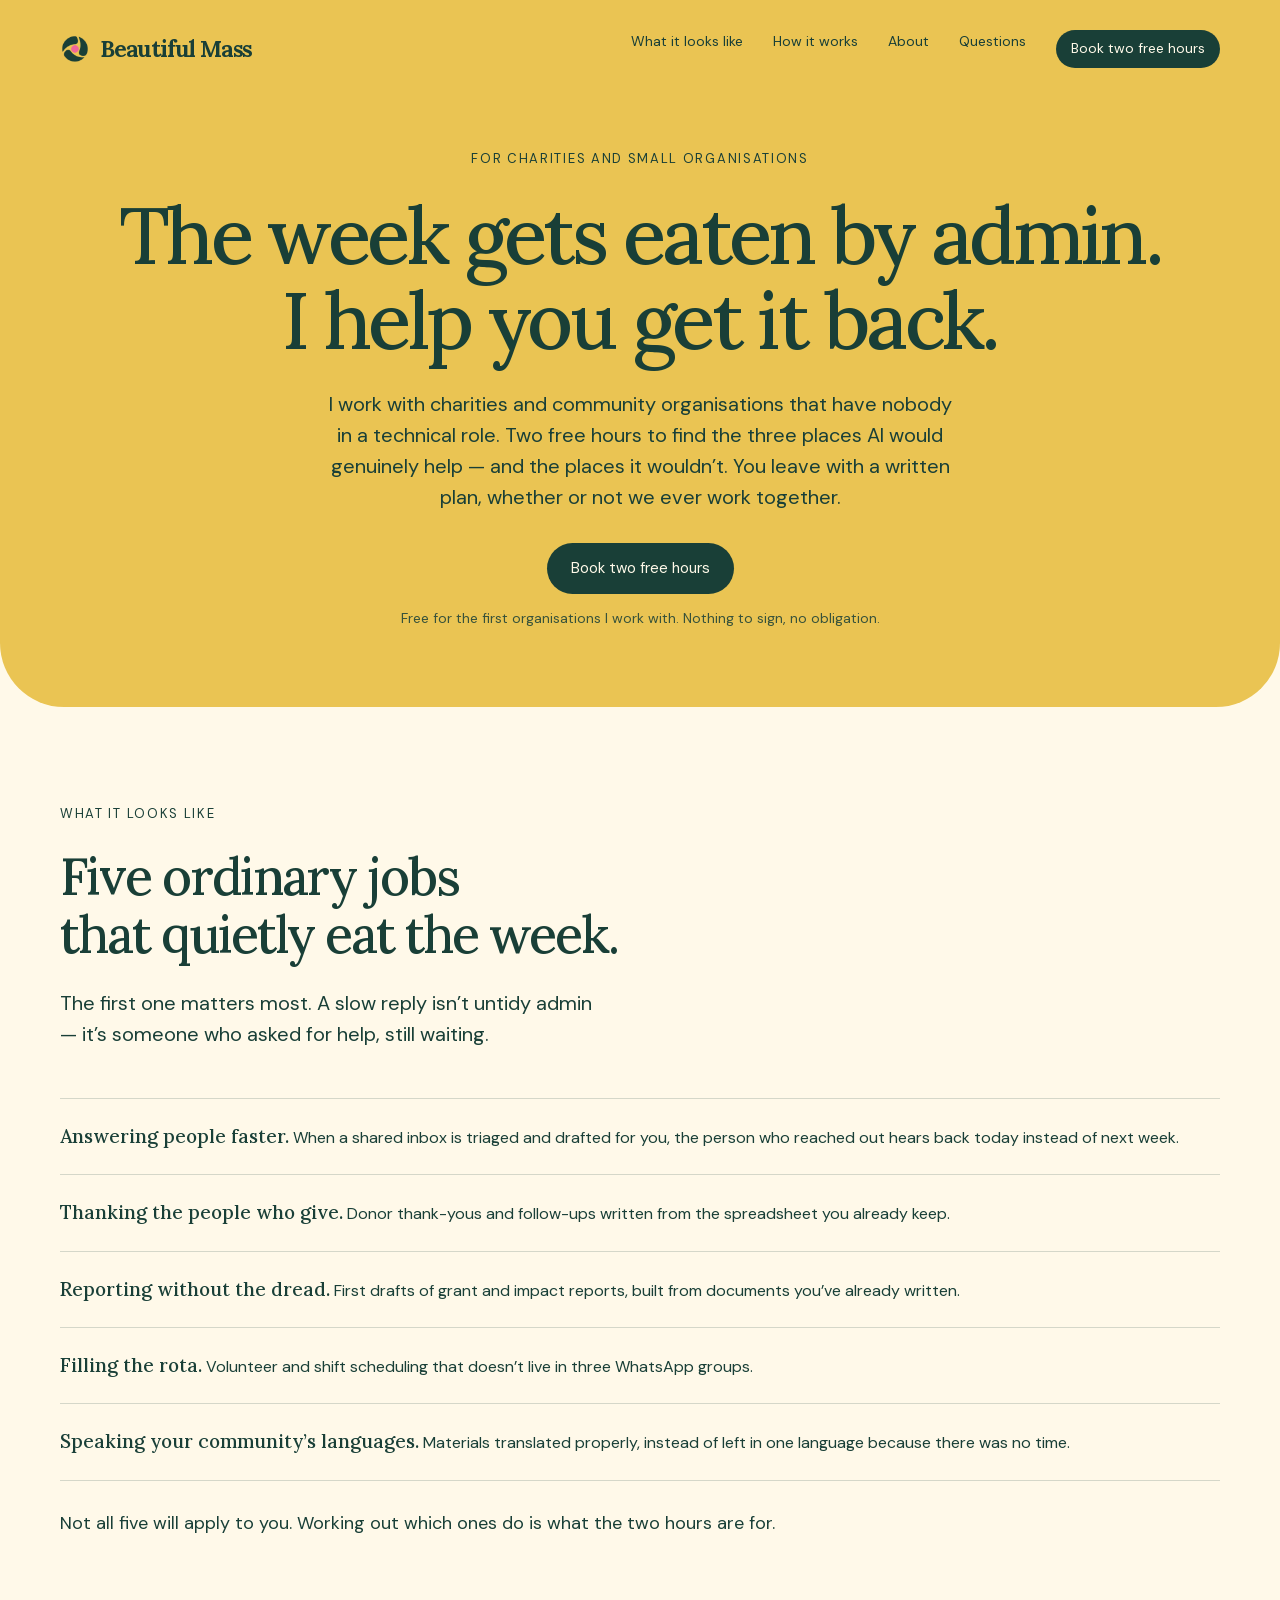
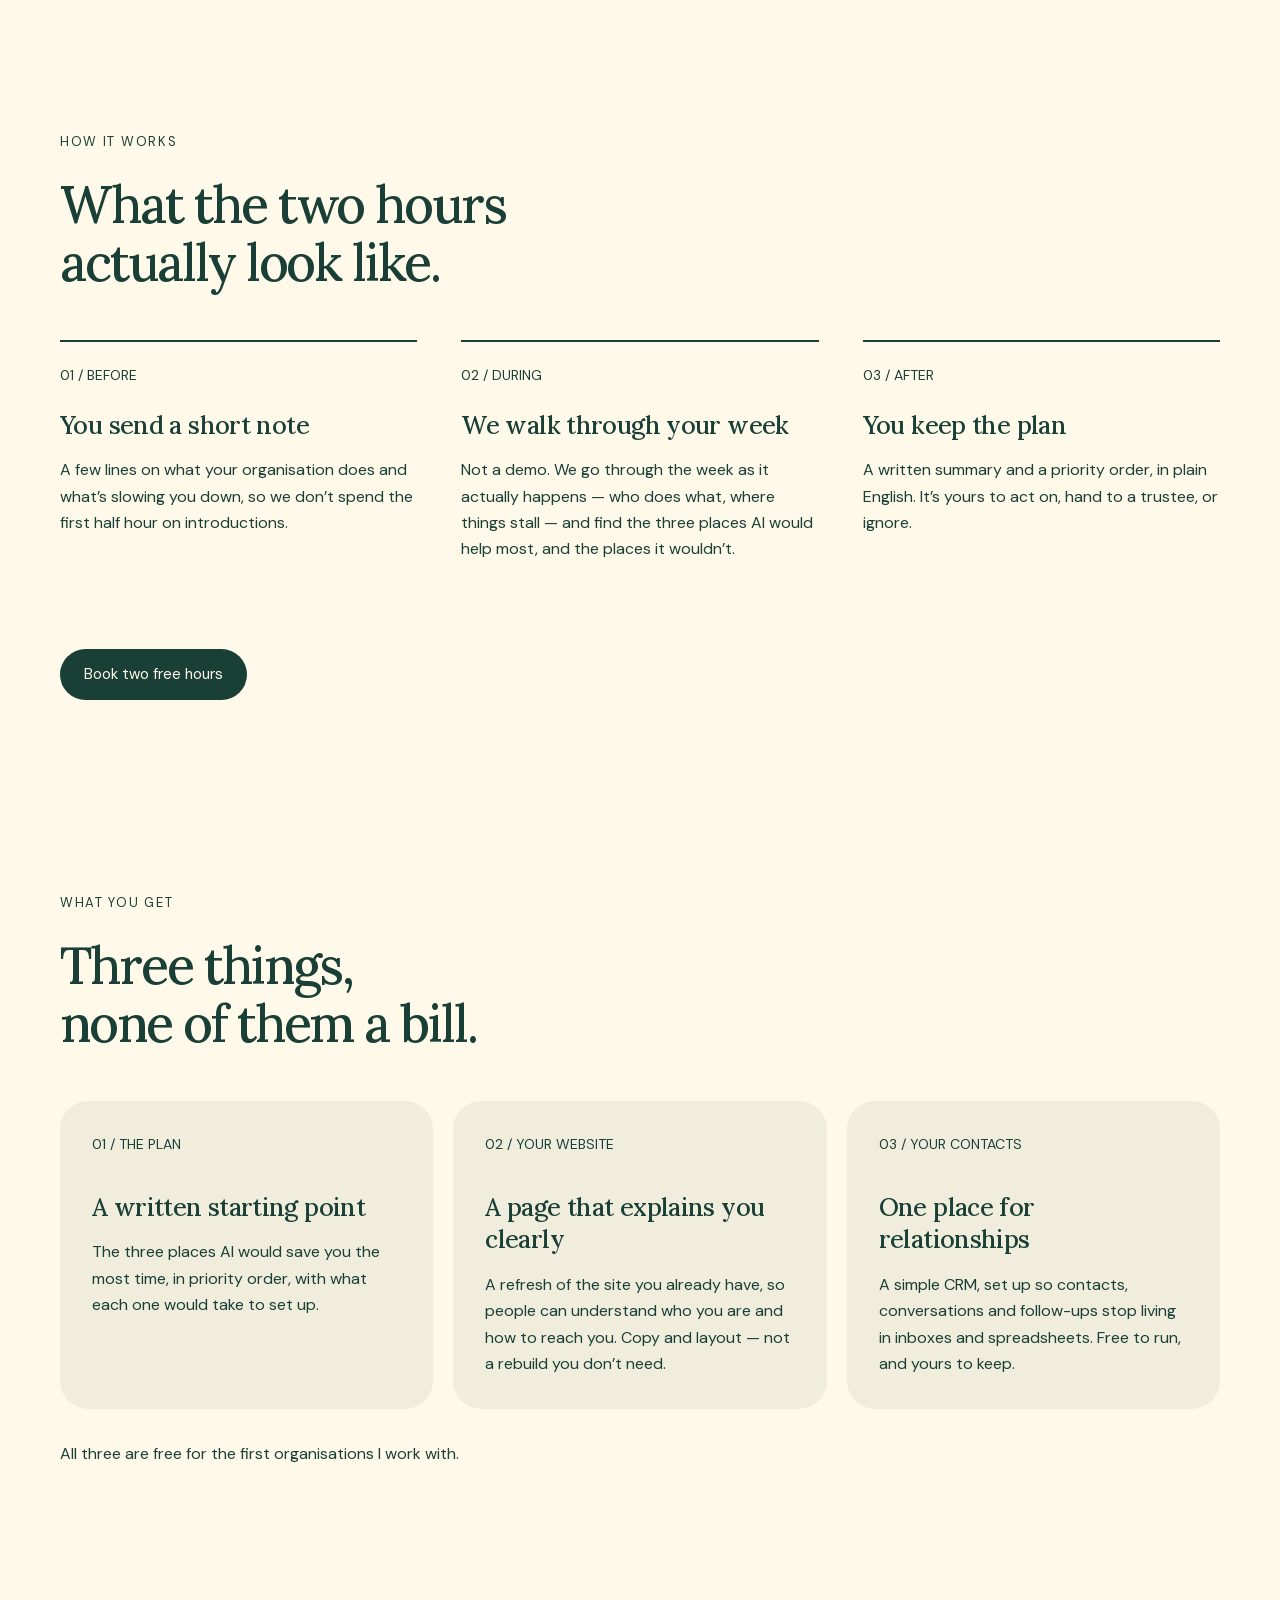
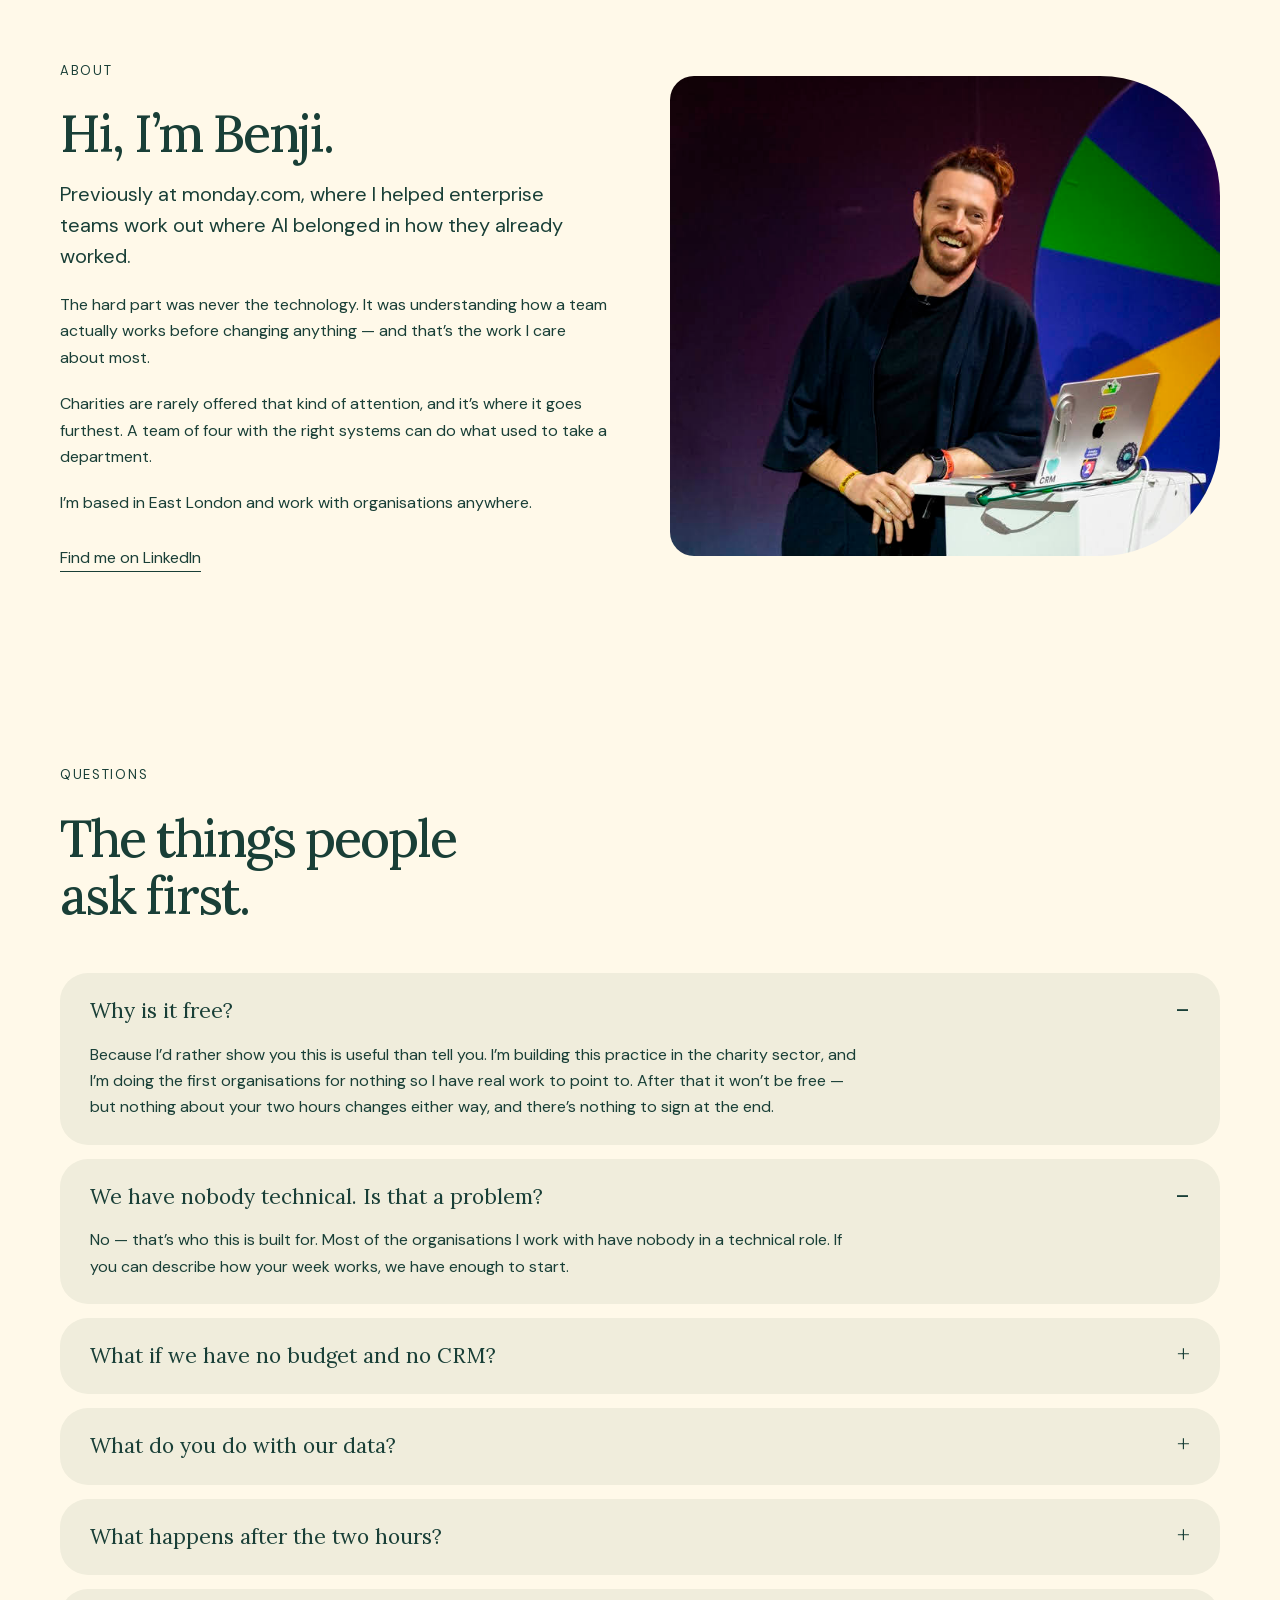
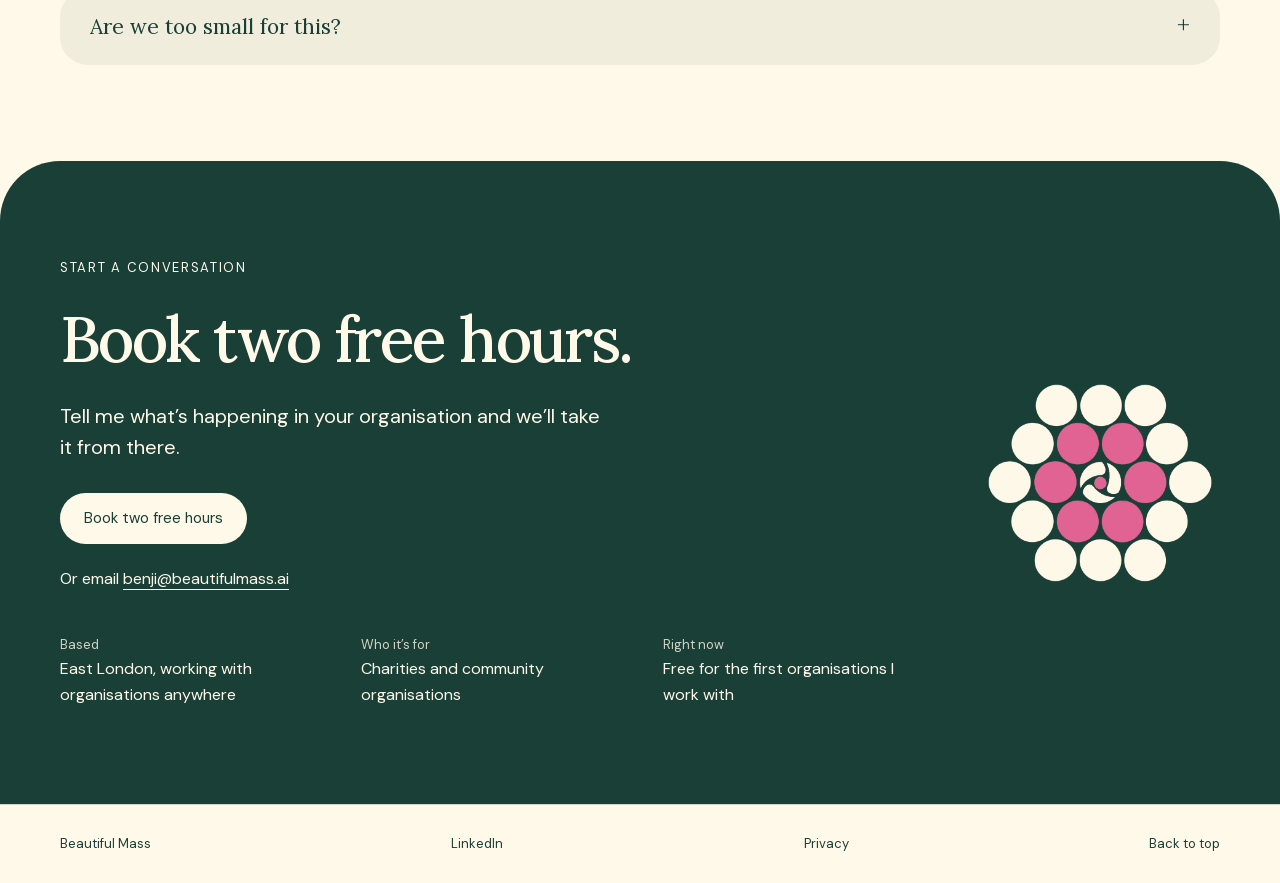
==== commit 0725b27d: "Add branded social sharing preview and metadata" ====
--- a/index.html
+++ b/index.html
@@ -5,6 +5,23 @@
   <meta name="viewport" content="width=device-width, initial-scale=1">
   <title>Beautiful Mass — less admin for small charities</title>
   <meta name="description" content="I help charities and community organisations that have nobody technical find the few places AI genuinely saves time. Two free hours, and a written plan you keep.">
+  <!-- Social sharing: keep the image URL absolute for link-preview crawlers. -->
+  <meta property="og:type" content="website">
+  <meta property="og:site_name" content="Beautiful Mass">
+  <meta property="og:locale" content="en_GB">
+  <meta property="og:url" content="https://beautifulmass.ai/">
+  <meta property="og:title" content="Beautiful Mass — less admin for small charities">
+  <meta property="og:description" content="Practical AI help for charities and community organisations. Two free hours to find where AI saves time, and a written plan you keep.">
+  <meta property="og:image" content="https://beautifulmass.ai/images/social-preview.png">
+  <meta property="og:image:type" content="image/png">
+  <meta property="og:image:width" content="1200">
+  <meta property="og:image:height" content="630">
+  <meta property="og:image:alt" content="Beautiful Mass. Less admin. More impact. AI help for charities and community organisations. Two free hours. A plan you keep.">
+  <meta name="twitter:card" content="summary_large_image">
+  <meta name="twitter:title" content="Beautiful Mass — less admin for small charities">
+  <meta name="twitter:description" content="Practical AI help for charities and community organisations. Two free hours to find where AI saves time, and a written plan you keep.">
+  <meta name="twitter:image" content="https://beautifulmass.ai/images/social-preview.png">
+  <meta name="twitter:image:alt" content="Beautiful Mass. Less admin. More impact. AI help for charities and community organisations. Two free hours. A plan you keep.">
   <link rel="icon" href="favicon.ico" sizes="any">
   <link rel="icon" type="image/png" sizes="96x96" href="favicon.png">
   <link rel="apple-touch-icon" href="apple-touch-icon.png">
--- a/landing.css
+++ b/landing.css
@@ -1 +1 @@
-@font-face{font-family:'Lora';src:url('fonts/lora.woff2') format('woff2');font-weight:100 900;font-display:swap}@font-face{font-family:'DM Sans';src:url('fonts/dm-sans.woff2') format('woff2');font-weight:100 900;font-display:swap}*{box-sizing:border-box}html{scroll-behavior:smooth;scroll-padding-top:24px}body{margin:0;background:var(--canvas);color:var(--ink);font-family:var(--body);font-size:16px;line-height:1.65}a{color:inherit;text-decoration:none}a:hover{text-decoration:underline;text-underline-offset:5px}a:focus-visible{outline:3px solid currentColor;outline-offset:6px}::selection{background:var(--accent);color:var(--surface)}.wrap{width:min(1160px,calc(100% - 96px));margin:auto}header{display:flex;align-items:center;justify-content:space-between;gap:24px;padding:30px 0}.brand{font-family:var(--heading);font-size:23px;font-weight:700;letter-spacing:-1px}nav{display:flex;flex-wrap:wrap;gap:30px;font-size:14px}nav a:last-child{border-bottom:1px solid currentColor}h1,h2,h3,p{margin:0}h1,h2,h3{font-family:var(--heading);font-weight:500}h1{font-size:clamp(52px,6.8vw,88px);line-height:1.07;letter-spacing:-.055em}h2{font-size:clamp(36px,4vw,56px);line-height:1.13;letter-spacing:-.04em}h3{font-size:25px;line-height:1.3;letter-spacing:-.025em}.eyebrow{text-transform:uppercase;font-size:13px;letter-spacing:.13em;display:block;margin-bottom:24px}.lead{font-size:20px;line-height:1.55;max-width:540px}.button{display:inline-flex;align-items:center;justify-content:center;min-height:48px;padding:13px 24px;background:var(--ink);color:var(--canvas);font-size:15px;margin-top:30px}.button:hover{text-decoration:none;filter:brightness(1.2)}.section{padding:96px 0}.section-title{margin-bottom:48px;max-width:720px}.three{display:grid;grid-template-columns:repeat(3,1fr);gap:44px}.three p{margin-top:16px}.split{display:grid;grid-template-columns:1fr 1fr;gap:80px;align-items:start}.split p+p{margin-top:20px}.text-link{display:inline-block;border-bottom:1px solid;margin-top:28px}.contact h2{max-width:780px}.contact .lead{margin-top:26px}.email{display:inline-block;font-size:clamp(20px,3vw,34px);border-bottom:1px solid;margin-top:32px;overflow-wrap:anywhere}.contact-meta{display:flex;gap:48px;margin-top:42px;flex-wrap:wrap}.contact-meta span{display:block;font-size:13px;opacity:.8}footer{padding:28px 0;font-size:13px;border-top:1px solid color-mix(in srgb,var(--ink) 20%,transparent)}.footer-inner{display:flex;justify-content:space-between;gap:24px;flex-wrap:wrap}.photo{display:block;width:100%;object-fit:cover}.sample{font-size:12px}.nb{white-space:nowrap}.skip{position:fixed;top:-100px;left:20px;z-index:10;background:white;color:black;padding:12px}.skip:focus{top:10px}@media(max-width:700px){.wrap{width:calc(100% - 40px)}header{align-items:flex-start;padding:24px 0;gap:20px}nav{gap:12px 18px;justify-content:flex-end;font-size:14px}.brand{font-size:21px;white-space:nowrap}.section{padding:64px 0}.split,.three{grid-template-columns:1fr;gap:32px}h1{font-size:clamp(48px,11vw,68px)}.lead{font-size:18px}.eyebrow{font-size:12px}.contact-meta{gap:24px}body{overflow-wrap:break-word}.section-title{margin-bottom:32px}}@media(prefers-reduced-motion:reduce){html{scroll-behavior:auto}}.brand{font-family:var(--heading);font-size:23px;letter-spacing:-1.2px;display:inline-flex;align-items:center;gap:10px}.brand-mark{width:30px;height:30px;flex:none}.common-top{background:var(--accent);border-radius:0 0 64px 64px}.common-hero{text-align:center;padding:50px 0 78px}.common-hero h1{font-size:clamp(54px,6.2vw,80px);letter-spacing:-.045em}.common-hero .lead{margin:26px auto 0;max-width:640px}.hero-note{margin:14px auto 0;max-width:420px;font-size:14px;line-height:1.5;opacity:.85}.common-top-slim{padding-bottom:12px}.button{border-radius:999px}.common-who{align-items:center;gap:60px}.common-who .photo{height:480px;border-radius:24px 120px 120px 24px;object-position:38% 12%}.common-who h2{margin-bottom:26px}.common-services .three{gap:20px}.common-services .three>div{padding:32px;background:#F0EDDC;border-radius:28px}.common-services .three span{display:block;margin-bottom:35px;font-size:14px}.cards-note{margin-top:32px;font-size:16px;max-width:54ch}.common-contact{background:var(--ink);color:var(--canvas);border-radius:60px 60px 0 0}.common-contact h2{font-size:clamp(40px,5vw,66px)}.contact-grid{display:grid;grid-template-columns:minmax(0,1fr) 240px;gap:48px;align-items:center}.contact-mark{display:block;width:240px;max-width:100%;height:auto;justify-self:end}nav a.nav-cta{border-bottom:0;background:var(--ink);color:var(--canvas);border-radius:999px;padding:7px 15px}nav a.nav-cta:hover{text-decoration:none;filter:brightness(1.25)}.common-expect .three>div{padding-top:22px;border-top:2px solid var(--ink)}.common-expect .three span{display:block;margin-bottom:22px;font-size:14px}.common-expect .three h3{margin-bottom:12px}.common-expect .cta-row{margin-top:56px}.common-examples .section-title .lead{margin-top:24px}.example-list{list-style:none;margin:0;padding:0}.example-list li{padding:22px 0;border-top:1px solid color-mix(in srgb,var(--ink) 18%,transparent)}.example-list li:last-child{border-bottom:1px solid color-mix(in srgb,var(--ink) 18%,transparent)}.example-list strong{font-family:var(--heading);font-weight:500;font-size:19px}.example-close{margin-top:28px;font-size:18px;max-width:54ch}.common-who h2{margin-bottom:16px}.common-who .previously{font-size:14px;margin-bottom:20px;opacity:.85}.common-faq details{background:#F0EDDC;border-radius:var(--radius);padding:24px 30px;margin-top:14px}.common-faq summary{font-family:var(--heading);font-size:21px;line-height:1.35;cursor:pointer;list-style:none;display:flex;justify-content:space-between;align-items:baseline;gap:24px}.common-faq summary::-webkit-details-marker{display:none}.common-faq summary::after{content:'+';font-size:25px;line-height:1;flex:none}.common-faq details[open] summary::after{content:'–'}.common-faq details[open] summary{margin-bottom:16px}.common-faq summary:focus-visible{outline:3px solid currentColor;outline-offset:6px}.common-faq details p{max-width:70ch}.common-faq a{border-bottom:1px solid}.common-contact .button{background:var(--canvas);color:var(--ink)}.or-email{margin-top:22px;font-size:16px}.or-email a{border-bottom:1px solid}.privacy-page h1{font-size:clamp(36px,4vw,56px);margin-bottom:28px}.privacy-page p{max-width:70ch}.privacy-page p+p{margin-top:20px}.privacy-page a{border-bottom:1px solid}.privacy-page .updated{margin-top:36px;font-size:14px;opacity:.8}@media(max-width:700px){.common-top{border-radius:0 0 36px 36px}.common-hero{padding:38px 0 60px}.common-who .photo{height:380px;order:-1}.common-contact{border-radius:36px 36px 0 0}.contact-grid{grid-template-columns:1fr;gap:28px}.contact-mark{width:160px;justify-self:center}.brand{white-space:normal;line-height:1.1}.brand span{max-width:120px}.common-expect .cta-row{margin-top:36px}.common-faq details{padding:20px 22px}.common-faq summary{font-size:19px}.example-list li{padding:18px 0}}+@font-face{font-family:'Lora';src:url('fonts/lora.woff2') format('woff2');font-weight:100 900;font-display:swap}@font-face{font-family:'DM Sans';src:url('fonts/dm-sans.woff2') format('woff2');font-weight:100 900;font-display:swap}*{box-sizing:border-box}html{scroll-behavior:smooth;scroll-padding-top:24px}body{margin:0;background:var(--canvas);color:var(--ink);font-family:var(--body);font-size:16px;line-height:1.65}a{color:inherit;text-decoration:none}a:hover{text-decoration:underline;text-underline-offset:5px}a:focus-visible{outline:3px solid currentColor;outline-offset:6px}::selection{background:var(--accent);color:var(--surface)}.wrap{width:min(1160px,calc(100% - 96px));margin:auto}header{display:flex;align-items:center;justify-content:space-between;gap:24px;padding:30px 0}.brand{font-family:var(--heading);font-size:23px;font-weight:700;letter-spacing:-1px}nav{display:flex;flex-wrap:wrap;gap:30px;font-size:14px}nav a:last-child{border-bottom:1px solid currentColor}h1,h2,h3,p{margin:0}h1,h2,h3{font-family:var(--heading);font-weight:500}h1{font-size:clamp(52px,6.8vw,88px);line-height:1.07;letter-spacing:-.055em}h2{font-size:clamp(36px,4vw,56px);line-height:1.13;letter-spacing:-.04em}h3{font-size:25px;line-height:1.3;letter-spacing:-.025em}.eyebrow{text-transform:uppercase;font-size:13px;letter-spacing:.13em;display:block;margin-bottom:24px}.lead{font-size:20px;line-height:1.55;max-width:540px}.button{display:inline-flex;align-items:center;justify-content:center;min-height:48px;padding:13px 24px;background:var(--ink);color:var(--canvas);font-size:15px;margin-top:30px}.button:hover{text-decoration:none;filter:brightness(1.2)}.section{padding:96px 0}.section-title{margin-bottom:48px;max-width:720px}.three{display:grid;grid-template-columns:repeat(3,1fr);gap:44px}.three p{margin-top:16px}.split{display:grid;grid-template-columns:1fr 1fr;gap:80px;align-items:start}.split p+p{margin-top:20px}.text-link{display:inline-block;border-bottom:1px solid;margin-top:28px}.contact h2{max-width:780px}.contact .lead{margin-top:26px}.email{display:inline-block;font-size:clamp(20px,3vw,34px);border-bottom:1px solid;margin-top:32px;overflow-wrap:anywhere}.contact-meta{display:grid;grid-template-columns:repeat(3,minmax(0,1fr));gap:24px 32px;margin-top:42px}.contact-meta span{display:block;font-size:13px;opacity:.8}footer{padding:28px 0;font-size:13px;border-top:1px solid color-mix(in srgb,var(--ink) 20%,transparent)}.footer-inner{display:flex;justify-content:space-between;gap:24px;flex-wrap:wrap}.photo{display:block;width:100%;object-fit:cover}.sample{font-size:12px}.nb{white-space:nowrap}.skip{position:fixed;top:-100px;left:20px;z-index:10;background:white;color:black;padding:12px}.skip:focus{top:10px}@media(max-width:700px){.wrap{width:calc(100% - 40px)}header{align-items:flex-start;padding:24px 0;gap:20px}nav{gap:12px 18px;justify-content:flex-end;font-size:14px}.brand{font-size:21px;white-space:nowrap}.section{padding:64px 0}.split,.three{grid-template-columns:1fr;gap:32px}h1{font-size:clamp(48px,11vw,68px)}.lead{font-size:18px}.eyebrow{font-size:12px}.contact-meta{grid-template-columns:1fr;gap:24px}body{overflow-wrap:break-word}.section-title{margin-bottom:32px}}@media(prefers-reduced-motion:reduce){html{scroll-behavior:auto}}.brand{font-family:var(--heading);font-size:23px;letter-spacing:-1.2px;display:inline-flex;align-items:center;gap:10px}.brand-mark{width:30px;height:30px;flex:none}.common-top{background:var(--accent);border-radius:0 0 64px 64px}.common-hero{text-align:center;padding:50px 0 78px}.common-hero h1{font-size:clamp(54px,6.2vw,80px);letter-spacing:-.045em}.common-hero .lead{margin:26px auto 0;max-width:640px}.hero-note{margin:14px auto 0;max-width:34rem;font-size:14px;line-height:1.5;opacity:.85}.common-top-slim{padding-bottom:12px}.button{border-radius:999px}.common-who{align-items:center;gap:60px}.common-who .photo{height:480px;border-radius:24px 120px 120px 24px;object-position:38% 12%}.common-who h2{margin-bottom:26px}.common-services .three{gap:20px}.common-services .three>div{padding:32px;background:#F0EDDC;border-radius:28px}.common-services .three span{display:block;margin-bottom:35px;font-size:14px}.cards-note{margin-top:32px;font-size:16px;max-width:54ch}.common-contact{background:var(--ink);color:var(--canvas);border-radius:60px 60px 0 0}.common-contact h2{font-size:clamp(40px,5vw,66px)}.contact-grid{display:grid;grid-template-columns:minmax(0,1fr) 240px;gap:48px;align-items:center}.contact-mark{display:block;width:240px;max-width:100%;height:auto;justify-self:end}nav a.nav-cta{border-bottom:0;background:var(--ink);color:var(--canvas);border-radius:999px;padding:7px 15px}nav a.nav-cta:hover{text-decoration:none;filter:brightness(1.25)}.common-expect .three>div{padding-top:22px;border-top:2px solid var(--ink)}.common-expect .three span{display:block;margin-bottom:22px;font-size:14px}.common-expect .three h3{margin-bottom:12px}.common-expect .cta-row{margin-top:56px}.common-examples .section-title .lead{margin-top:24px}.example-list{list-style:none;margin:0;padding:0}.example-list li{padding:22px 0;border-top:1px solid color-mix(in srgb,var(--ink) 18%,transparent)}.example-list li:last-child{border-bottom:1px solid color-mix(in srgb,var(--ink) 18%,transparent)}.example-list strong{font-family:var(--heading);font-weight:500;font-size:19px}.example-close{margin-top:28px;font-size:18px}.common-who h2{margin-bottom:16px}.common-who .previously{font-size:14px;margin-bottom:20px;opacity:.85}.common-faq details{background:#F0EDDC;border-radius:var(--radius);padding:24px 30px;margin-top:14px}.common-faq summary{font-family:var(--heading);font-size:21px;line-height:1.35;cursor:pointer;list-style:none;display:flex;justify-content:space-between;align-items:baseline;gap:24px}.common-faq summary::-webkit-details-marker{display:none}.common-faq summary::after{content:'+';font-size:25px;line-height:1;flex:none}.common-faq details[open] summary::after{content:'–'}.common-faq details[open] summary{margin-bottom:16px}.common-faq summary:focus-visible{outline:3px solid currentColor;outline-offset:6px}.common-faq details p{max-width:70ch}.common-faq a{border-bottom:1px solid}.common-contact .button{background:var(--canvas);color:var(--ink)}.or-email{margin-top:22px;font-size:16px}.or-email a{border-bottom:1px solid}.privacy-page h1{font-size:clamp(36px,4vw,56px);margin-bottom:28px}.privacy-page p{max-width:70ch}.privacy-page p+p{margin-top:20px}.privacy-page a{border-bottom:1px solid}.privacy-page .updated{margin-top:36px;font-size:14px;opacity:.8}@media(max-width:700px){.common-top{border-radius:0 0 36px 36px}.common-hero{padding:38px 0 60px}.common-who .photo{height:380px;order:-1}.common-contact{border-radius:36px 36px 0 0}.contact-grid{grid-template-columns:1fr;gap:28px}.contact-mark{width:160px;max-width:160px;justify-self:center}header{flex-wrap:wrap}.brand{white-space:nowrap;line-height:1.1}.brand span{max-width:none}nav{flex:1 0 100%;justify-content:flex-start}.common-expect .cta-row{margin-top:36px}.common-faq details{padding:20px 22px}.common-faq summary{font-size:19px}.example-list li{padding:18px 0}}
